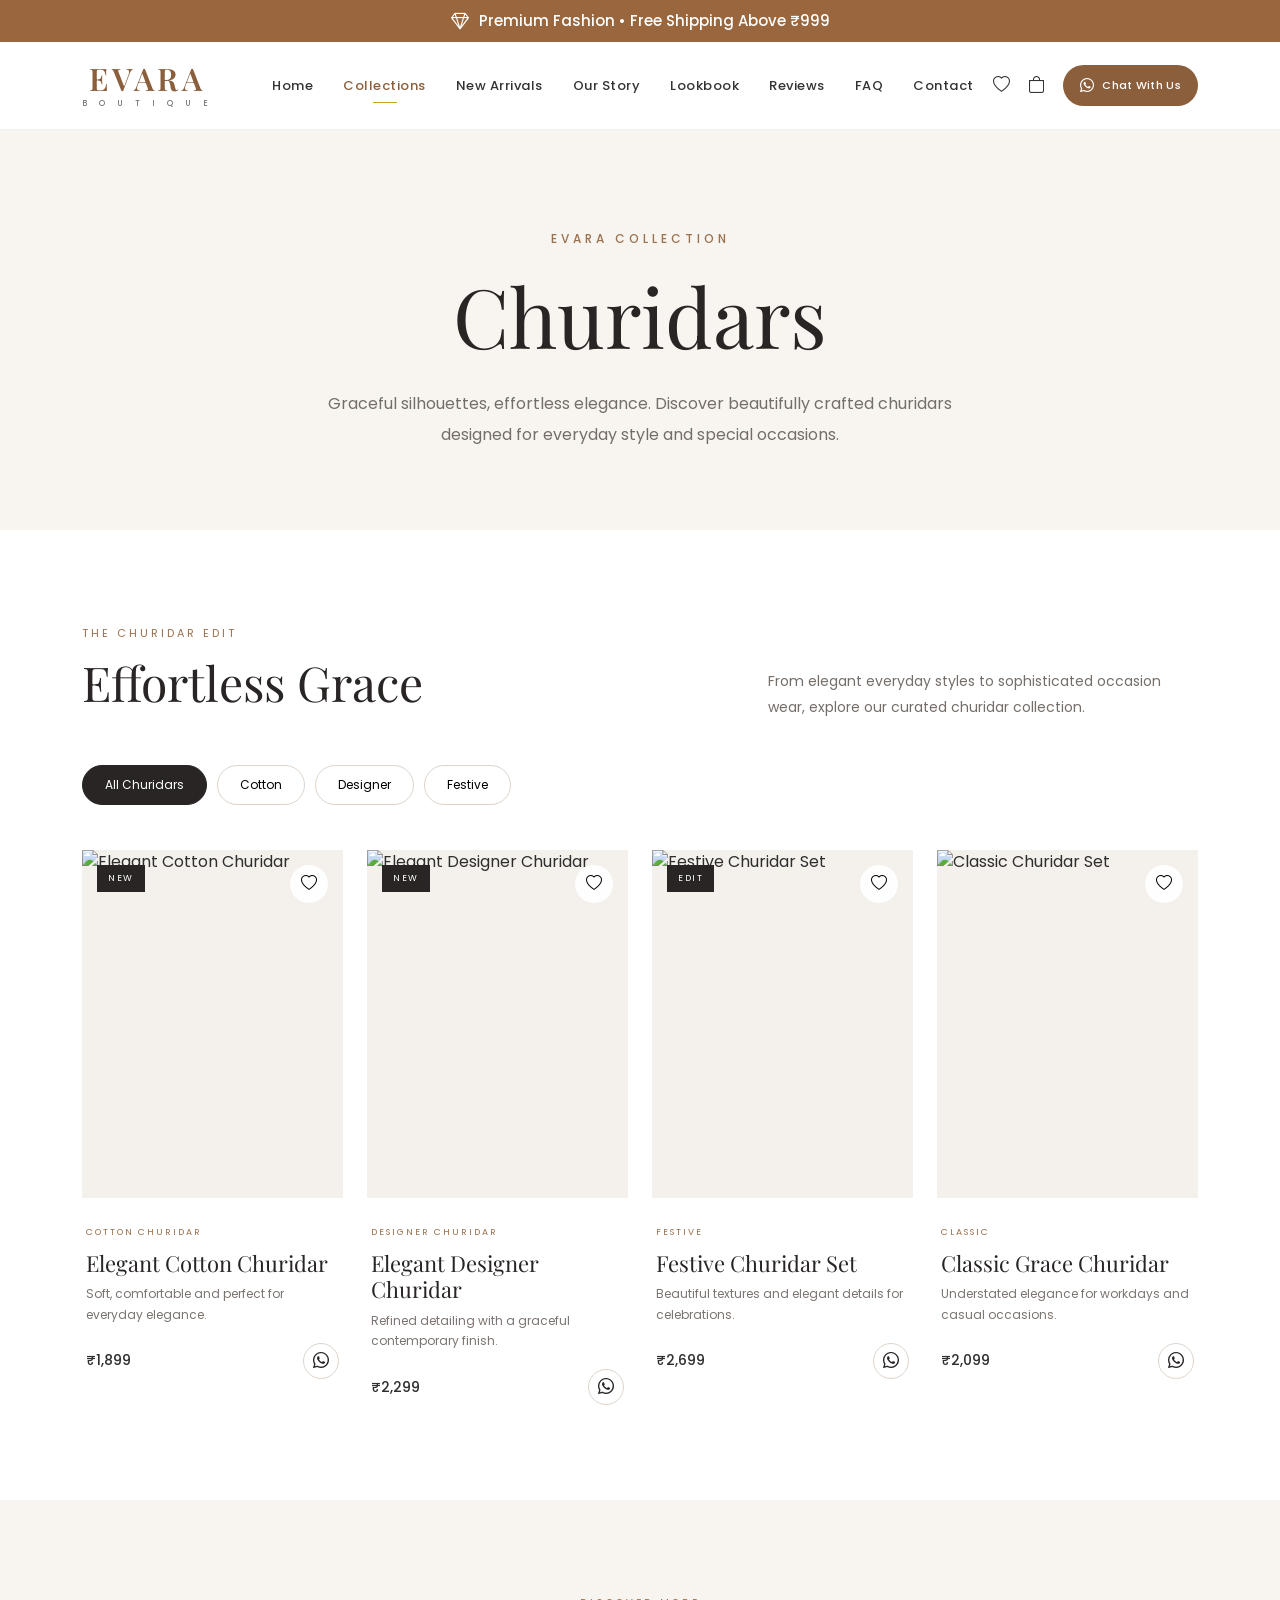
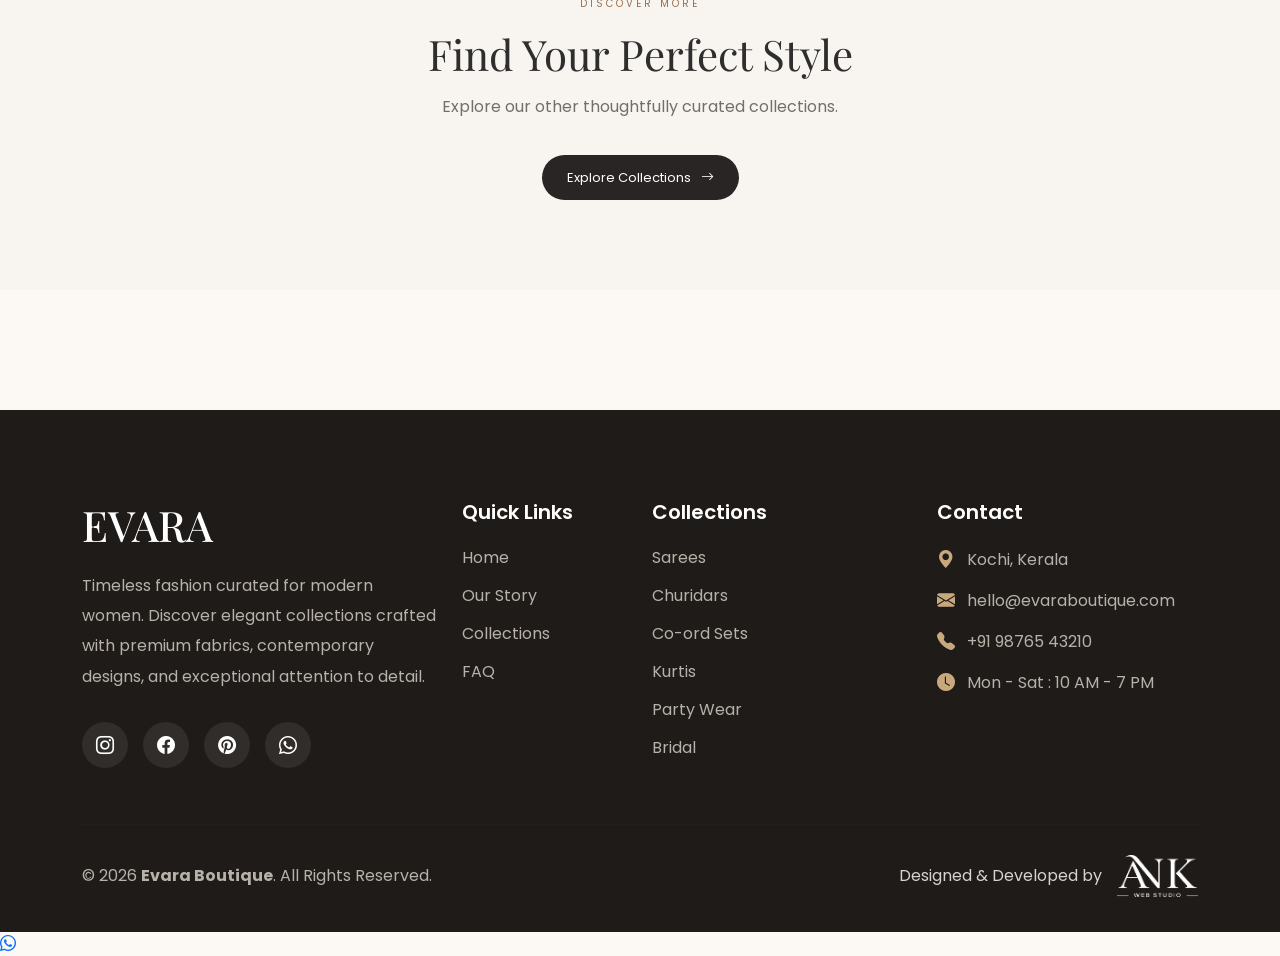
==== churidars.html @ 58cf279a "Create churidars.html" ====
<!DOCTYPE html>

<html lang="en">

<head>


<meta charset="UTF-8">

<meta name="viewport"
      content="width=device-width, initial-scale=1.0">

<title>Churidar Collection | Evara Boutique</title>

<meta name="description"
      content="Explore Evara Boutique's elegant churidar collection featuring graceful designs, premium fabrics and contemporary styles for every occasion.">

<!-- Bootstrap -->
<link
    href="https://cdn.jsdelivr.net/npm/bootstrap@5.3.7/dist/css/bootstrap.min.css"
    rel="stylesheet">

<!-- Bootstrap Icons -->
<link
    rel="stylesheet"
    href="https://cdn.jsdelivr.net/npm/bootstrap-icons@1.13.1/font/bootstrap-icons.min.css">

<!-- Google Fonts -->
<link
    href="https://fonts.googleapis.com/css2?family=Playfair+Display:wght@400;500;600;700&family=Poppins:wght@300;400;500;600&display=swap"
    rel="stylesheet">

<!-- Main CSS -->
<link
    rel="stylesheet"
    href="css/style.css">

<!-- Collection CSS -->
<link
    rel="stylesheet"
    href="css/collection.css">


</head>

<body>

<!-- =====================================================
     TOP BAR
===================================================== -->

<div class="top-bar">


<i class="bi bi-gem"></i>

<span>
    Premium Fashion • Free Shipping Above ₹999
</span>


</div>

<!-- =====================================================
     NAVBAR
===================================================== -->

<nav class="navbar navbar-expand-lg evara-navbar sticky-top">


<div class="container">

    <!-- BRAND -->

    <a class="navbar-brand evara-brand"
       href="index.html">

        <span class="brand-name">
            EVARA
        </span>

        <span class="brand-subtitle">
            B O U T I Q U E
        </span>

    </a>


    <!-- MOBILE BUTTON -->

    <button class="navbar-toggler"
            type="button"
            data-bs-toggle="collapse"
            data-bs-target="#menu"
            aria-controls="menu"
            aria-expanded="false"
            aria-label="Toggle navigation">

        <span class="navbar-toggler-icon"></span>

    </button>


    <!-- NAVIGATION -->

    <div class="collapse navbar-collapse"
         id="menu">

        <ul class="navbar-nav mx-auto align-items-lg-center">

            <li class="nav-item">

                <a class="nav-link"
                   href="index.html#hero">

                    Home

                </a>

            </li>


            <li class="nav-item">

                <a class="nav-link active"
                   href="index.html#category">

                    Collections

                </a>

            </li>


            <li class="nav-item">

                <a class="nav-link"
                   href="index.html#featured">

                    New Arrivals

                </a>

            </li>


            <li class="nav-item">

                <a class="nav-link"
                   href="index.html#about">

                    Our Story

                </a>

            </li>


            <li class="nav-item">

                <a class="nav-link"
                   href="index.html#lookbook">

                    Lookbook

                </a>

            </li>


            <li class="nav-item">

                <a class="nav-link"
                   href="index.html#testimonials">

                    Reviews

                </a>

            </li>


            <li class="nav-item">

                <a class="nav-link"
                   href="index.html#faq">

                    FAQ

                </a>

            </li>


            <li class="nav-item">

                <a class="nav-link"
                   href="index.html#contact">

                    Contact

                </a>

            </li>

        </ul>


        <!-- NAV ACTIONS -->

        <div class="evara-nav-actions">

            <a href="#"
               class="nav-icon"
               aria-label="Wishlist">

                <i class="bi bi-heart"></i>

            </a>


            <a href="#"
               class="nav-icon"
               aria-label="Shopping Bag">

                <i class="bi bi-bag"></i>

            </a>


            <a href="#"
               class="nav-whatsapp">

                <i class="bi bi-whatsapp"></i>

                <span>
                    Chat With Us
                </span>

            </a>

        </div>

    </div>

</div>


</nav>

<!-- =====================================================
     COLLECTION HERO
===================================================== -->

<section class="collection-hero">


<div class="container">

    <span class="collection-label">
        EVARA COLLECTION
    </span>

    <h1>
        Churidars
    </h1>

    <p>
        Graceful silhouettes, effortless elegance.
        Discover beautifully crafted churidars designed
        for everyday style and special occasions.
    </p>

</div>


</section>

<!-- =====================================================
     COLLECTION CONTENT
===================================================== -->

<section class="saree-collection">


<div class="container">


    <!-- HEADING -->

    <div class="collection-heading">

        <div>

            <span>
                THE CHURIDAR EDIT
            </span>

            <h2>
                Effortless Grace
            </h2>

        </div>


        <p>
            From elegant everyday styles to sophisticated
            occasion wear, explore our curated churidar collection.
        </p>

    </div>



    <!-- FILTER -->

    <div class="collection-filter">

        <button class="filter-btn active">
            All Churidars
        </button>

        <button class="filter-btn">
            Cotton
        </button>

        <button class="filter-btn">
            Designer
        </button>

        <button class="filter-btn">
            Festive
        </button>

    </div>



    <!-- =================================================
         PRODUCT GRID
    ================================================== -->

    <div class="saree-grid">


        <!-- PRODUCT 01 -->

        <div class="saree-product">

            <div class="saree-image">

                <img
                    src="images/churidar-1.png"
                    alt="Elegant Cotton Churidar"
                    loading="lazy">

                <span class="saree-badge">
                    NEW
                </span>


                <button class="saree-wishlist"
                        type="button"
                        aria-label="Add Elegant Cotton Churidar to wishlist">

                    <i class="bi bi-heart"></i>

                </button>


                <div class="saree-overlay">

                    <a
                        href="view-details.html?product=churidar"
                        class="saree-view">

                        View Details

                        <i class="bi bi-arrow-up-right"></i>

                    </a>

                </div>

            </div>


            <div class="saree-content">

                <span>
                    COTTON CHURIDAR
                </span>

                <h3>
                    Elegant Cotton Churidar
                </h3>

                <p>
                    Soft, comfortable and perfect for everyday elegance.
                </p>


                <div class="saree-bottom">

                    <strong>
                        ₹1,899
                    </strong>

                    <a href="#"
                       aria-label="Enquire on WhatsApp">

                        <i class="bi bi-whatsapp"></i>

                    </a>

                </div>

            </div>

        </div>



        <!-- PRODUCT 02 -->

        <div class="saree-product">

            <div class="saree-image">

                <img
                    src="images/churidar-2.png"
                    alt="Elegant Designer Churidar"
                    loading="lazy">

                <span class="saree-badge">
                    NEW
                </span>


                <button class="saree-wishlist"
                        type="button"
                        aria-label="Add Elegant Designer Churidar to wishlist">

                    <i class="bi bi-heart"></i>

                </button>


                <div class="saree-overlay">

                    <a
                        href="view-details.html?product=churidar-2"
                        class="saree-view">

                        View Details

                        <i class="bi bi-arrow-up-right"></i>

                    </a>

                </div>

            </div>


            <div class="saree-content">

                <span>
                    DESIGNER CHURIDAR
                </span>

                <h3>
                    Elegant Designer Churidar
                </h3>

                <p>
                    Refined detailing with a graceful contemporary finish.
                </p>


                <div class="saree-bottom">

                    <strong>
                        ₹2,299
                    </strong>

                    <a href="#"
                       aria-label="Enquire on WhatsApp">

                        <i class="bi bi-whatsapp"></i>

                    </a>

                </div>

            </div>

        </div>



        <!-- PRODUCT 03 -->

        <div class="saree-product">

            <div class="saree-image">

                <img
                    src="images/churidar-3.png"
                    alt="Festive Churidar Set"
                    loading="lazy">

                <span class="saree-badge">
                    EDIT
                </span>


                <button class="saree-wishlist"
                        type="button"
                        aria-label="Add Festive Churidar Set to wishlist">

                    <i class="bi bi-heart"></i>

                </button>


                <div class="saree-overlay">

                    <a
                        href="view-details.html?product=churidar-3"
                        class="saree-view">

                        View Details

                        <i class="bi bi-arrow-up-right"></i>

                    </a>

                </div>

            </div>


            <div class="saree-content">

                <span>
                    FESTIVE
                </span>

                <h3>
                    Festive Churidar Set
                </h3>

                <p>
                    Beautiful textures and elegant details for celebrations.
                </p>


                <div class="saree-bottom">

                    <strong>
                        ₹2,699
                    </strong>

                    <a href="#"
                       aria-label="Enquire on WhatsApp">

                        <i class="bi bi-whatsapp"></i>

                    </a>

                </div>

            </div>

        </div>



        <!-- PRODUCT 04 -->

        <div class="saree-product">

            <div class="saree-image">

                <img
                    src="images/churidar-4.png"
                    alt="Classic Churidar Set"
                    loading="lazy">


                <button class="saree-wishlist"
                        type="button"
                        aria-label="Add Classic Churidar Set to wishlist">

                    <i class="bi bi-heart"></i>

                </button>


                <div class="saree-overlay">

                    <a
                        href="view-details.html?product=churidar-4"
                        class="saree-view">

                        View Details

                        <i class="bi bi-arrow-up-right"></i>

                    </a>

                </div>

            </div>


            <div class="saree-content">

                <span>
                    CLASSIC
                </span>

                <h3>
                    Classic Grace Churidar
                </h3>

                <p>
                    Understated elegance for workdays and casual occasions.
                </p>


                <div class="saree-bottom">

                    <strong>
                        ₹2,099
                    </strong>

                    <a href="#"
                       aria-label="Enquire on WhatsApp">

                        <i class="bi bi-whatsapp"></i>

                    </a>

                </div>

            </div>

        </div>

    </div>

</div>


</section>

<!-- =====================================================
     COLLECTION CTA
===================================================== -->

<section class="collection-cta">


<div class="container">

    <span>
        DISCOVER MORE
    </span>

    <h2>
        Find Your Perfect Style
    </h2>

    <p>
        Explore our other thoughtfully curated collections.
    </p>

    <a href="index.html#category"
       class="collection-cta-button">

        Explore Collections

        <i class="bi bi-arrow-right"></i>

    </a>

</div>


</section>

<!-- =====================================================
     FOOTER
===================================================== -->

<footer class="footer">


<div class="container">

    <div class="row gy-5">


        <!-- BRAND -->

        <div class="col-lg-4">

            <h2 class="footer-logo">
                EVARA
            </h2>

            <p class="footer-text">

                Timeless fashion curated for modern women.
                Discover elegant collections crafted with
                premium fabrics, contemporary designs,
                and exceptional attention to detail.

            </p>


            <div class="social-links">

                <a href="#">
                    <i class="bi bi-instagram"></i>
                </a>

                <a href="#">
                    <i class="bi bi-facebook"></i>
                </a>

                <a href="#">
                    <i class="bi bi-pinterest"></i>
                </a>

                <a href="#">
                    <i class="bi bi-whatsapp"></i>
                </a>

            </div>

        </div>



        <!-- QUICK LINKS -->

        <div class="col-lg-2">

            <h5>
                Quick Links
            </h5>

            <ul class="footer-links">

                <li>
                    <a href="index.html#hero">
                        Home
                    </a>
                </li>

                <li>
                    <a href="index.html#about">
                        Our Story
                    </a>
                </li>

                <li>
                    <a href="index.html#category">
                        Collections
                    </a>
                </li>

                <li>
                    <a href="index.html#faq">
                        FAQ
                    </a>
                </li>

            </ul>

        </div>



        <!-- COLLECTIONS -->

        <div class="col-lg-3">

            <h5>
                Collections
            </h5>

            <ul class="footer-links">

                <li>
                    <a href="sarees.html">
                        Sarees
                    </a>
                </li>

                <li>
                    <a href="churidars.html">
                        Churidars
                    </a>
                </li>

                <li>
                    <a href="coord-sets.html">
                        Co-ord Sets
                    </a>
                </li>

                <li>
                    <a href="kurtis.html">
                        Kurtis
                    </a>
                </li>

                <li>
                    <a href="party-wear.html">
                        Party Wear
                    </a>
                </li>

                <li>
                    <a href="bridal.html">
                        Bridal
                    </a>
                </li>

            </ul>

        </div>



        <!-- CONTACT -->

        <div class="col-lg-3">

            <h5>
                Contact
            </h5>

            <ul class="footer-contact">

                <li>

                    <i class="bi bi-geo-alt-fill"></i>

                    Kochi, Kerala

                </li>


                <li>

                    <i class="bi bi-envelope-fill"></i>

                    hello@evaraboutique.com

                </li>


                <li>

                    <i class="bi bi-telephone-fill"></i>

                    +91 98765 43210

                </li>


                <li>

                    <i class="bi bi-clock-fill"></i>

                    Mon - Sat : 10 AM - 7 PM

                </li>

            </ul>

        </div>

    </div>


    <hr class="footer-divider">


    <div class="footer-bottom">

        <p>
            © 2026
            <strong>Evara Boutique</strong>.
            All Rights Reserved.
        </p>


        <div class="developer">

            <span>
                Designed & Developed by
            </span>

            <img
                src="images/ANK LOGO.png"
                alt="ANK Web Studio"
                class="ank-logo">

        </div>

    </div>

</div>


</footer>

<!-- FLOATING WHATSAPP -->

<a href="#"
class="whatsapp"
aria-label="Chat with Evara Boutique on WhatsApp">


<i class="bi bi-whatsapp"></i>


</a>

<!-- Bootstrap JS -->

<script
    src="https://cdn.jsdelivr.net/npm/bootstrap@5.3.7/dist/js/bootstrap.bundle.min.js">
</script>

</body>

</html>
---- css/style.css ----
/*====================================
    GOOGLE FONT & RESET
=====================================*/

@import url('https://fonts.googleapis.com/css2?family=Playfair+Display:wght@400;600;700&family=Poppins:wght@300;400;500;600&display=swap');

*{
    margin:0;
    padding:0;
    box-sizing:border-box;
}

html{
    scroll-behavior:smooth;
}

body{

    font-family:'Poppins',sans-serif;

    background:#FCF9F5;

    color:#2E2E2E;

    overflow-x:hidden;

}


/*====================================
        COLORS
=====================================*/

:root{

    --primary:#8B5E3C;

    --secondary:#F8F3EE;

    --gold:#C9A227;

    --dark:#2D2D2D;

    --light:#ffffff;

    --border:#ECE5DD;

}


/*====================================
        TOP BAR
=====================================*/

.top-bar{

    background:#99663d;

    color:#fff;

    height:42px;

    display:flex;

    justify-content:center;

    align-items:center;

    gap:10px;

    font-size:15px;

    font-weight:500;

}

.top-bar i{

    font-size:18px;

    color:#fff;

    animation:floatIcon 2s ease-in-out infinite;

}

@keyframes floatIcon{

    0%,100%{

        transform:translateY(0);

    }

    50%{

        transform:translateY(-3px);

    }

}


/*====================================*
        PREMIUM EVARA NAVBAR
*=====================================*/

.evara-navbar {

    background: rgba(255, 255, 255, 0.94) !important;

    backdrop-filter: blur(14px);
    -webkit-backdrop-filter: blur(14px);

    padding: 16px 0;

    border-bottom: 1px solid rgba(0, 0, 0, 0.06);

    transition: all 0.35s ease;

}


/*====================================*
            EVARA BRAND
*=====================================*/

.evara-brand {

    display: flex;

    flex-direction: column;

    align-items: center;

    text-decoration: none;

    line-height: 1;

    margin-right: 40px;

}


.brand-name {

    font-family: 'Playfair Display', serif;

    font-size: 31px;

    font-weight: 600;

    letter-spacing: 4px;

    color: var(--primary);

}


.brand-subtitle {

    font-family: 'Poppins', sans-serif;

    font-size: 8px;

    font-weight: 500;

    letter-spacing: 5px;

    color: #777;

    margin-top: 6px;

}


/*====================================*
            NAVIGATION
*=====================================*/

.evara-navbar .nav-link {

    position: relative;

    color: #333;

    font-family: 'Poppins', sans-serif;

    font-size: 13px;

    font-weight: 500;

    letter-spacing: 0.5px;

    margin: 0 13px;

    padding: 8px 2px !important;

    transition: color 0.3s ease;

}


/* Elegant underline */

.evara-navbar .nav-link::after {

    content: "";

    position: absolute;

    width: 0;

    height: 1px;

    left: 50%;

    bottom: 0;

    background: var(--gold);

    transform: translateX(-50%);

    transition: width 0.35s ease;

}


.evara-navbar .nav-link:hover,

.evara-navbar .nav-link.active {

    color: var(--primary);

}


.evara-navbar .nav-link:hover::after,

.evara-navbar .nav-link.active::after {

    width: 24px;

}


/*====================================*
            NAV ACTIONS
*=====================================*/

.evara-nav-actions {

    display: flex;

    align-items: center;

    gap: 18px;

}


.nav-icon {

    display: flex;

    align-items: center;

    justify-content: center;

    color: #333;

    font-size: 17px;

    text-decoration: none;

    transition: all 0.3s ease;

}


.nav-icon:hover {

    color: var(--primary);

    transform: translateY(-2px);

}


/*====================================*
          WHATSAPP BUTTON
*=====================================*/

.nav-whatsapp {

    display: inline-flex;

    align-items: center;

    gap: 8px;

    text-decoration: none;

    background: var(--primary);

    color: #fff;

    padding: 10px 17px;

    border-radius: 30px;

    font-family: 'Poppins', sans-serif;

    font-size: 11px;

    font-weight: 500;

    letter-spacing: 0.3px;

    transition: all 0.3s ease;

}


.nav-whatsapp i {

    font-size: 14px;

}


.nav-whatsapp:hover {

    color: #fff;

    transform: translateY(-2px);

    box-shadow: 0 8px 20px rgba(0, 0, 0, 0.12);

}


/*====================================*
          MOBILE NAVBAR
*=====================================*/

@media (max-width: 991px) {

    .evara-navbar {

        padding: 13px 0;

    }


    .evara-brand {

        margin-right: 0;

        align-items: flex-start;

    }


    .brand-name {

        font-size: 26px;

    }


    .brand-subtitle {

        font-size: 7px;

        letter-spacing: 4px;

    }


    .evara-navbar .navbar-collapse {

        background: rgba(255, 255, 255, 0.98);

        margin-top: 15px;

        padding: 15px 5px 20px;

        border-top: 1px solid rgba(0, 0, 0, 0.06);

    }


    .evara-navbar .navbar-nav {

        align-items: flex-start !important;

    }


    .evara-navbar .nav-link {

        margin: 5px 0;

        padding: 10px 5px !important;

    }


    .evara-navbar .nav-link::after {

        left: 5px;

        transform: none;

    }


    .evara-nav-actions {

        margin-top: 15px;

        padding-top: 15px;

        border-top: 1px solid rgba(0, 0, 0, 0.06);

        justify-content: flex-start;

    }

}



/*====================================
        MAIN LAYOUT
=====================================*/

.section{

    min-height:100vh;

    display:flex;

    justify-content:center;

    flex-direction:column;

    padding:90px 40px;

}


/*====================================
        HERO
=====================================*/

.hero-tag{

    display:inline-block;

    background:#EFE7DF;

    color:var(--primary);

    padding:10px 20px;

    border-radius:50px;

    font-size:13px;

    font-weight:600;

    letter-spacing:1px;

    margin-bottom:25px;

}

.hero-section h1{

    font-family:'Playfair Display',serif;

    font-size:72px;

    line-height:1.05;

    color:var(--dark);

}

.hero-section p{

    font-size:18px;

    color:#666;

    max-width:600px;

    line-height:1.8;

}

.hero-section .btn{

    padding:15px 32px;

    border-radius:50px;

    font-weight:500;

    transition:.3s;

}

.btn-dark{

    background:var(--primary);

    border:none;

}

.btn-dark:hover{

    background:var(--gold);

}

.btn-outline-dark:hover{

    background:var(--primary);

    border-color:var(--primary);

}

.hero-highlights{

    display:flex;

    gap:50px;

    flex-wrap:wrap;

}

.highlight-item h4{

    font-family:'Playfair Display',serif;

    font-size:32px;

    color:#8B5E3C;

    margin-bottom:5px;

}

.highlight-item span{

    color:#777;

    font-size:15px;

}

@media(max-width:768px){

.hero-highlights{

justify-content:center;

gap:30px;

text-align:center;

}

}

/* ==========================
   MOBILE SHOWROOM
========================== */
.mobile-description{

    color:#666;

    font-size:16px;

    line-height:1.8;

    margin-bottom:30px;

}

.mobile-category{

    display:flex;

    align-items:center;

    justify-content:center;

    gap:8px;

}

.mobile-category span{

    font-size:15px;

    font-weight:600;

}

.preview-note{

    display:flex;

    align-items:center;

    justify-content:center;

    gap:10px;

    background:#fff;

    padding:15px 20px;

    border-radius:50px;

    box-shadow:0 10px 30px rgba(0,0,0,.06);

    color:#8B5E3C;

    font-weight:500;

}

.preview-note i{

    font-size:18px;

}

.mobile-showroom{

    display:none;

}

@media (max-width:991px){

.mobile-showroom{

display:block;

padding:70px 20px;

text-align:center;

background:#FCF9F5;

border-radius:30px;

margin:50px 0;

}

.mobile-mannequin{

    width:100%;

    max-width:380px;

    margin:auto;

    padding:18px;

    border-radius:28px;

    background:#fff;

    box-shadow:0 18px 45px rgba(0,0,0,.08);

}

.mobile-mannequin img{

    width:100%;

    border-radius:20px;

}

.mobile-category-list{

display:grid;

grid-template-columns:repeat(2,1fr);

gap:15px;

margin-top:30px;

overflow-x:auto;

padding-bottom:10px;

scrollbar-width:none;

}

.mobile-category-list::-webkit-scrollbar{

display:none;

}

.mobile-category{
    width: 100%;

border:none;

background:#fff;

padding:15px;

border-radius:18px;

font-size:16px;

white-space:nowrap;

font-weight:600;

transition:.35s;

box-shadow:0 8px 20px rgba(0,0,0,.05);

}

.mobile-category.active{

background:#2d2d2d;

color:#fff;

transform:translateY(-3px);

}

.mobile-category:hover{

transform:translateY(-3px);

}

}

/*====================================
    STICKY MANNEQUIN
=====================================*/

.sticky-mannequin{

    position:sticky;

    top:100px;

    height:calc(100vh - 100px);

    display:flex;

    justify-content:center;

    align-items:center;

}


/*====================================
    MANNEQUIN WRAPPER
=====================================*/

.mannequin-wrapper{

    position:relative;

    width:520px;

    height:720px;

    display:flex;

    justify-content:center;

    align-items:center;

}


/*====================================
    BACKGROUND CIRCLE
=====================================*/

.circle-bg{

    position:absolute;

    width:500px;

    height:500px;

    border-radius:50%;

    background:radial-gradient(circle,#F7E7D7 0%,transparent 70%);

    filter:blur(15px);

    z-index:0;

}


/*====================================
    MANNEQUIN
=====================================*/

.mannequin{

    position:relative;

    width:340px;

    border-radius:30px;

    object-fit:cover;

    transition:
        opacity .6s ease,
        transform .6s ease,
        filter .6s ease;

    box-shadow:
        0 20px 50px rgba(0,0,0,.12);

}

/*====================================
    DRESS
=====================================*/

.dress{

    position:absolute;

    width:215px;

    top:125px;

    left:50%;

    transform:translateX(-50%);

    z-index:3;

    transition:

        opacity .45s ease,

        transform .45s ease;

}

.dress.hide{

    opacity:0;

    transform:translateX(-50%) scale(.95);

}

/*====================================
        SECTION TITLE
=====================================*/

.section-title{

    display:inline-block;

    color:var(--gold);

    font-size:14px;

    font-weight:600;

    letter-spacing:3px;

    margin-bottom:15px;

    text-transform:uppercase;

}

.section h2{

    font-family:'Playfair Display',serif;

    font-size:56px;

    line-height:1.2;

    color:var(--dark);

    margin-bottom:25px;

}

.section p{

    color:#666;

    line-height:1.9;

    font-size:17px;

}


/*====================================*
        OUR STORY SECTION
*=====================================*/

.our-story-section {
    padding-top: 90px;
    padding-bottom: 100px;
}


/* Section heading */

.our-story-section h2 {

    font-family: 'Playfair Display', serif;

    font-size: clamp(42px, 4vw, 58px);

    line-height: 1.12;

    font-weight: 400;

    color: #2d2d2d;

    margin: 18px 0 28px;

}


/* Intro paragraph */

.story-intro {

    font-size: 17px;

    line-height: 1.8;

    color: #555;

    max-width: 650px;

    margin-bottom: 18px;

}


/* Secondary paragraph */

.story-text {

    font-size: 14px;

    line-height: 1.9;

    color: #777;

    max-width: 650px;

    margin-bottom: 42px;

}


/*====================================*
        STORY VALUES
*=====================================*/

.story-values {

    display: flex;

    flex-direction: column;

    gap: 0;

    max-width: 680px;

    border-top: 1px solid rgba(0,0,0,.10);

}


.story-value {

    display: flex;

    align-items: flex-start;

    gap: 22px;

    padding: 20px 0;

    border-bottom: 1px solid rgba(0,0,0,.10);

}


.story-number {

    font-family: 'Playfair Display', serif;

    font-size: 16px;

    color: var(--gold);

    min-width: 28px;

    padding-top: 2px;

}


.story-value h5 {

    font-family: 'Playfair Display', serif;

    font-size: 18px;

    font-weight: 600;

    color: #333;

    margin: 0 0 6px;

}


.story-value p {

    font-size: 13px;

    color: #777;

    line-height: 1.6;

    margin: 0;

}


/*====================================*
        STORY SIGNATURE
*=====================================*/

.story-signature {

    margin-top: 42px;

    display: flex;

    align-items: center;

    gap: 18px;

}


.story-signature span {

    font-family: 'Playfair Display', serif;

    font-size: 22px;

    letter-spacing: 4px;

    color: var(--primary);

}


.story-signature small {

    font-size: 10px;

    letter-spacing: 1.5px;

    text-transform: uppercase;

    color: #999;

}


/*====================================*
            MOBILE
*=====================================*/

@media (max-width: 991px) {

    .our-story-section {

        padding-top: 65px;

        padding-bottom: 70px;

    }


    .our-story-section h2 {

        font-size: 42px;

    }


    .story-intro {

        font-size: 16px;

    }


    .story-text {

        font-size: 14px;

    }

}


@media (max-width: 576px) {

    .our-story-section h2 {

        font-size: 36px;

    }


    .story-value {

        gap: 15px;

    }


    .story-signature {

        flex-direction: column;

        align-items: flex-start;

        gap: 5px;

    }

}

/*====================================*
        SIGNATURE COLLECTIONS
*=====================================*/

.collections-section {
    padding-top: 90px;
    padding-bottom: 100px;
}


/* Section heading */

.collections-section h2 {

    font-family: 'Playfair Display', serif;

    font-size: clamp(42px, 4vw, 58px);

    font-weight: 400;

    line-height: 1.15;

    color: #2d2d2d;

    margin: 16px 0 18px;

}


.collections-intro {

    max-width: 600px;

    font-size: 14px;

    line-height: 1.8;

    color: #777;

    margin-bottom: 45px;

}


/*====================================*
            COLLECTION GRID
*=====================================*/

.collection-grid {

    display: grid;

    grid-template-columns: repeat(2, 1fr);

    gap: 38px 24px;

}


/*====================================*
            COLLECTION CARD
*=====================================*/

.collection-card {

    cursor: pointer;

    transition: transform 0.4s ease;

}


.collection-card:hover {

    transform: translateY(-6px);

}


/*====================================*
            IMAGE AREA
*=====================================*/

.collection-image {

    position: relative;

    height: 390px;

    overflow: hidden;

    background: #f4f0eb;

}


.collection-image img {

    width: 100%;

    height: 100%;

    object-fit: contain;

    display: block;

    transition: transform 0.7s ease;

}


.collection-card:hover .collection-image img {

    transform: scale(1.05);

}


/*====================================*
            IMAGE OVERLAY
*=====================================*/

.collection-overlay {

    position: absolute;

    inset: 0;

    background: linear-gradient(
        to bottom,
        rgba(0,0,0,0.02),
        rgba(0,0,0,0.12)
    );

    opacity: 0;

    transition: opacity 0.4s ease;

}


.collection-card:hover .collection-overlay {

    opacity: 1;

}


/*====================================*
            NUMBER
*=====================================*/

.collection-number {

    position: absolute;

    top: 18px;

    left: 18px;

    font-family: 'Playfair Display', serif;

    font-size: 13px;

    color: #555;

    letter-spacing: 1px;

}


/*====================================*
            ARROW
*=====================================*/

.collection-arrow {

    position: absolute;

    right: 18px;

    top: 18px;

    width: 40px;

    height: 40px;

    display: flex;

    align-items: center;

    justify-content: center;

    border-radius: 50%;

    background: rgba(255,255,255,0.9);

    color: #333;

    font-size: 16px;

    opacity: 0;

    transform: translateY(8px);

    transition: all 0.35s ease;

}


.collection-card:hover .collection-arrow {

    opacity: 1;

    transform: translateY(0);

}


/*====================================*
        COLLECTION CONTENT
*=====================================*/

.collection-content {

    padding: 17px 2px 0;

    display: flex;

    align-items: baseline;

    justify-content: space-between;

    gap: 10px;

}


.collection-content h4 {

    font-family: 'Playfair Display', serif;

    font-size: 22px;

    font-weight: 500;

    color: #333;

    margin: 0;

}


.collection-content span {

    font-size: 10px;

    text-transform: uppercase;

    letter-spacing: 1.5px;

    color: #999;

}


/*====================================*
            TABLET
*=====================================*/

@media (max-width: 768px) {

    .collection-grid {

        grid-template-columns: repeat(2, 1fr);

        gap: 28px 15px;

    }


    .collection-image {

        height: 320px;

    }


    .collection-content {

        display: block;

    }


    .collection-content span {

        display: block;

        margin-top: 5px;

    }

}


/*====================================*
            MOBILE
*=====================================*/

@media (max-width: 576px) {

    .collections-section {

        padding-top: 65px;

        padding-bottom: 70px;

    }


    .collections-section h2 {

        font-size: 38px;

    }


    .collection-grid {

        grid-template-columns: 1fr;

        gap: 35px;

    }


    .collection-image {

        height: 420px;

    }


    .collection-content h4 {

        font-size: 23px;

    }

}

/*====================================
        CATEGORY SECTION
=====================================*/

#category{

    background:#FCF9F5;

}

.category-list{

    width:100%;

    margin-top:30px;

}


/*====================================
        CATEGORY CARD
=====================================*/

.category-card{

    display:flex;

    justify-content:space-between;

    align-items:center;

    background:#fff;

    padding:25px 30px;

    margin-bottom:18px;

    border-radius:18px;

    border:1px solid var(--border);

    cursor:pointer;

    transition:.35s;

    overflow:hidden;

    position:relative;

}

.category-card::before{

    content:"";

    position:absolute;

    left:0;

    top:0;

    width:5px;

    height:100%;

    background:var(--gold);

    transform:scaleY(0);

    transition:.35s;

}

.category-card:hover::before{

    transform:scaleY(1);

}

.category-card:hover{

    transform:translateX(12px);

    border-color:transparent;

    box-shadow:0 18px 40px rgba(0,0,0,.08);

}

.category-card h4{

    margin-bottom:5px;

    font-family:'Playfair Display',serif;

    font-size:28px;

    color:var(--dark);

}

.category-card small{

    color:#888;

    font-size:14px;

}

.category-card i{

    font-size:26px;

    color:var(--gold);

    transition:.35s;

}

.category-card:hover i{

    transform:translateX(8px);

}


/*====================================
        CATEGORY ACTIVE
=====================================*/

.category-card.active{

    background:var(--primary);

    color:#fff;

    border:none;

}

.category-card.active h4,

.category-card.active small,

.category-card.active i{

    color:#fff;

}


/*====================================
        CTA
=====================================*/

.cta-box{

    background:linear-gradient(135deg,#F8F3EE,#FFF);

    padding:80px 50px;

    border-radius:35px;

    text-align:center;

    box-shadow:0 15px 40px rgba(0,0,0,.06);

}

.cta-box h2{

    font-family:'Playfair Display',serif;

    font-size:52px;

    margin-bottom:20px;

}

.cta-box p{

    max-width:650px;

    margin:auto;

    color:#666;

    line-height:1.8;

}

.cta-box .btn{

    margin-top:35px;

    padding:16px 45px;

    border-radius:50px;

}


/*====================================
        BUTTON HOVER
=====================================*/

.btn{

    transition:.35s;

}

.btn:hover{

    transform:translateY(-3px);

    box-shadow:0 15px 30px rgba(0,0,0,.15);

}

@keyframes float{

0%{
transform:translateY(0);
}

50%{
transform:translateY(-10px);
}

100%{
transform:translateY(0);
}

}

.mobile-mannequin{

animation:float 5s ease-in-out infinite;

}

/* ==========================
        FOOTER
========================== */

.footer{

background:#1f1b18;

color:#d8d3cd;

padding:90px 0 35px;

margin-top:120px;

}

.footer-logo{

font-family:'Playfair Display',serif;

font-size:42px;

color:#fff;

margin-bottom:20px;

}

.footer-text{

line-height:1.9;

color:#b7b1aa;

margin-bottom:30px;

}

.footer h5{

color:#fff;

margin-bottom:22px;

font-weight:600;

}

.footer-links,

.footer-contact{

list-style:none;

padding:0;

margin:0;

}

.footer-links li,

.footer-contact li{

margin-bottom:14px;

}

.footer-links a{

text-decoration:none;

color:#b7b1aa;

transition:.3s;

}

.footer-links a:hover{

color:#fff;

padding-left:8px;

}

.footer-contact li{

display:flex;

align-items:center;

gap:12px;

color:#b7b1aa;

}

.footer-contact i{

color:#c8a97e;

font-size:18px;

}

.social-links{

display:flex;

gap:15px;

}

.social-links a{

width:46px;

height:46px;

display:flex;

align-items:center;

justify-content:center;

border-radius:50%;

background:rgba(255,255,255,.08);

color:#fff;

font-size:18px;

transition:.35s;

}

.social-links a:hover{

background:#c8a97e;

transform:translateY(-5px);

}

.footer-divider{

border-color:rgba(255,255,255,.08);

margin:50px 0 30px;

}

.footer-bottom{

display:flex;

justify-content:space-between;

align-items:center;

flex-wrap:wrap;

gap:20px;

}

.footer-bottom p{

margin:0;

color:#b7b1aa;

}

.developer{

display:flex;

align-items:center;

gap:15px;

}

.ank-logo{

height:42px;

width:auto;

transition:.3s;

}

.ank-logo:hover{

transform:scale(1.08);

}

@media(max-width:768px){

.footer{

text-align:center;

}

.social-links{

justify-content:center;

}

.footer-contact li{

justify-content:center;

}

.footer-bottom{

justify-content:center;

flex-direction:column;

}

}
/*====================================*
        SIGNATURE COLLECTIONS
*=====================================*/

.collections-section {
    padding-top: 90px;
    padding-bottom: 100px;
}


/* Heading */

.collections-section h2 {

    font-family: 'Playfair Display', serif;

    font-size: clamp(42px, 4vw, 58px);

    font-weight: 400;

    line-height: 1.15;

    color: #2d2d2d;

    margin: 15px 0 18px;

}


/* Description */

.collections-intro {

    max-width: 570px;

    font-size: 14px;

    line-height: 1.8;

    color: #777;

    margin-bottom: 42px;

}





/*====================================*
        SIGNATURE COLLECTIONS
*=====================================*/

.collections-section {
    padding-top: 90px;
    padding-bottom: 100px;
}


/* Section heading */

.collections-section h2 {

    font-family: 'Playfair Display', serif;

    font-size: clamp(42px, 4vw, 58px);

    font-weight: 400;

    line-height: 1.15;

    color: #2d2d2d;

    margin: 16px 0 18px;

}


.collections-intro {

    max-width: 600px;

    font-size: 14px;

    line-height: 1.8;

    color: #777;

    margin-bottom: 45px;

}


/*====================================*
            COLLECTION GRID
*=====================================*/

.collection-grid {

    display: grid;

    grid-template-columns: repeat(2, 1fr);

    gap: 38px 24px;

}


/*====================================*
            COLLECTION CARD
*=====================================*/

.collection-card {

    cursor: pointer;

    transition: transform 0.4s ease;

}


.collection-card:hover {

    transform: translateY(-6px);

}


/*====================================*
            IMAGE AREA
*=====================================*/

.collection-image {

    position: relative;

    height: 390px;

    overflow: hidden;

    background: #f4f0eb;

}


.collection-image img {

    width: 100%;

    height: 100%;

    object-fit: contain;

    display: block;

    transition: transform 0.7s ease;

}


.collection-card:hover .collection-image img {

    transform: scale(1.05);

}


/*====================================*
            IMAGE OVERLAY
*=====================================*/

.collection-overlay {

    position: absolute;

    inset: 0;

    background: linear-gradient(
        to bottom,
        rgba(0,0,0,0.02),
        rgba(0,0,0,0.12)
    );

    opacity: 0;

    transition: opacity 0.4s ease;

}


.collection-card:hover .collection-overlay {

    opacity: 1;

}


/*====================================*
            NUMBER
*=====================================*/

.collection-number {

    position: absolute;

    top: 18px;

    left: 18px;

    font-family: 'Playfair Display', serif;

    font-size: 13px;

    color: #555;

    letter-spacing: 1px;

}


/*====================================*
            ARROW
*=====================================*/

.collection-arrow {

    position: absolute;

    right: 18px;

    top: 18px;

    width: 40px;

    height: 40px;

    display: flex;

    align-items: center;

    justify-content: center;

    border-radius: 50%;

    background: rgba(255,255,255,0.9);

    color: #333;

    font-size: 16px;

    opacity: 0;

    transform: translateY(8px);

    transition: all 0.35s ease;

}


.collection-card:hover .collection-arrow {

    opacity: 1;

    transform: translateY(0);

}


/*====================================*
        COLLECTION CONTENT
*=====================================*/

.collection-content {

    padding: 17px 2px 0;

    display: flex;

    align-items: baseline;

    justify-content: space-between;

    gap: 10px;

}


.collection-content h4 {

    font-family: 'Playfair Display', serif;

    font-size: 22px;

    font-weight: 500;

    color: #333;

    margin: 0;

}


.collection-content span {

    font-size: 10px;

    text-transform: uppercase;

    letter-spacing: 1.5px;

    color: #999;

}


/*====================================*
            TABLET
*=====================================*/

@media (max-width: 768px) {

    .collection-grid {

        grid-template-columns: repeat(2, 1fr);

        gap: 28px 15px;

    }


    .collection-image {

        height: 320px;

    }


    .collection-content {

        display: block;

    }


    .collection-content span {

        display: block;

        margin-top: 5px;

    }

}


/*====================================*
            MOBILE
*=====================================*/

@media (max-width: 576px) {

    .collections-section {

        padding-top: 65px;

        padding-bottom: 70px;

    }


    .collections-section h2 {

        font-size: 38px;

    }


    .collection-grid {

        grid-template-columns: 1fr;

        gap: 35px;

    }


    .collection-image {

        height: 420px;

    }


    .collection-content h4 {

        font-size: 23px;

    }

}


/*====================================*
        RIGHT SIDE MANNEQUIN
*=====================================*/

.collection-showcase {

    position: sticky;

    top: 120px;

    min-height: 760px;

    background: #f4f0eb;

    padding: 35px 30px 30px;

    display: flex;

    flex-direction: column;

    overflow: hidden;

}


/* SHOWCASE LABEL */

.showcase-label {

    font-family: 'Poppins', sans-serif;

    font-size: 10px;

    font-weight: 500;

    letter-spacing: 4px;

    color: #92745e;

}


/* MANNEQUIN AREA */

.showcase-mannequin {

    flex: 1;

    min-height: 570px;

    width: 100%;

    display: flex;

    align-items: center;

    justify-content: center;

}


/* MANNEQUIN IMAGE */

.showcase-mannequin img {

    width: 100%;

    height: 570px;

    object-fit: contain;

    display: block;

    transition: opacity 0.35s ease,
                transform 0.5s ease;

}


/* CAPTION */

.showcase-caption {

    width: 100%;

    padding-top: 20px;

    border-top: 1px solid rgba(80, 60, 45, 0.15);

}


.showcase-caption > span {

    font-family: 'Poppins', sans-serif;

    font-size: 9px;

    letter-spacing: 2px;

    text-transform: uppercase;

    color: #92745e;

}


.showcase-caption h4 {

    font-family: 'Playfair Display', serif;

    font-size: 28px;

    font-weight: 500;

    color: #333;

    margin: 7px 0 3px;

}


.showcase-caption p {

    font-family: 'Poppins', sans-serif;

    font-size: 12px;

    color: #806b5b;

    margin: 0;

}


/*====================================*
        DESKTOP COLLECTION LAYOUT
*=====================================*/

@media (min-width: 992px) {

    .collections-section {

        padding-top: 90px;

        padding-bottom: 100px;

    }

    .collections-section .row {

        align-items: flex-start;

    }

}


/*====================================*
        TABLET
*=====================================*/

@media (max-width: 991px) {

    .collection-showcase {

        display: none;

    }

}


/*====================================*
        MOBILE COLLECTIONS
*=====================================*/

@media (max-width: 576px) {

    .collection-grid {

        grid-template-columns: 1fr;

    }

    .collection-image {

        height: 420px;

    }

}

/*====================================*
        RIGHT SIDE SHOWCASE
*=====================================*/

.collection-showcase {

    position: sticky;
    top: 100px;

    height: calc(100vh - 120px);
    min-height: 650px;

    background: #f4f0eb;

    padding: 35px 35px 30px;

    display: flex;
    flex-direction: column;

    overflow: hidden;
}


/* LABEL */

.showcase-label {

    font-family: 'Poppins', sans-serif;

    font-size: 10px;
    font-weight: 500;

    letter-spacing: 4px;

    color: #92745e;
}


/* MANNEQUIN */

.showcase-mannequin {

    flex: 1;

    min-height: 0;

    display: flex;
    align-items: center;
    justify-content: center;

    padding: 20px 0;
}


.showcase-mannequin img {

    width: 100%;
    height: 100%;

    max-height: 570px;

    object-fit: contain;

    display: block;

    transition:
        opacity .35s ease,
        transform .5s ease;
}


/* CAPTION */

.showcase-caption {

    padding-top: 20px;

    border-top: 1px solid rgba(80, 60, 45, .15);
}


.showcase-caption > span {

    font-family: 'Poppins', sans-serif;

    font-size: 9px;

    letter-spacing: 2px;

    text-transform: uppercase;

    color: #92745e;
}


.showcase-caption h4 {

    font-family: 'Playfair Display', serif;

    font-size: 28px;

    font-weight: 500;

    color: #333;

    margin: 7px 0 3px;
}


.showcase-caption p {

    font-family: 'Poppins', sans-serif;

    font-size: 12px;

    color: #806b5b;

    margin: 0;
}


/*====================================*
        TABLET / MOBILE
*=====================================*/

@media (max-width: 991px) {

    .collection-showcase {
        display: none;
    }

}

/*====================================*
            LOOKBOOK
*=====================================*/

.lookbook-section {

    padding-top: 110px;
    padding-bottom: 120px;

}


/* HEADING */

.lookbook-heading {

    max-width: 650px;

    margin-bottom: 55px;

}


.lookbook-heading h2 {

    font-family: 'Playfair Display', serif;

    font-size: clamp(42px, 5vw, 68px);

    font-weight: 400;

    line-height: 1.05;

    color: #2d2d2d;

    margin: 18px 0;

}


.lookbook-heading p {

    max-width: 520px;

    font-size: 13px;

    line-height: 1.8;

    color: #777;

}


/*====================================*
        LOOKBOOK GRID
*=====================================*/

.lookbook-grid {

    display: grid;

    grid-template-columns: 1.25fr .75fr;

    grid-template-rows: 430px 330px;

    gap: 18px;

}


/* ITEM */

.lookbook-item {

    position: relative;

    overflow: hidden;

    background: #f3eee8;

}


.lookbook-item img {

    width: 100%;

    height: 100%;

    object-fit: cover;

    display: block;

    transition:
        transform .8s cubic-bezier(.2,.6,.2,1);

}


.lookbook-item:hover img {

    transform: scale(1.06);

}


/* FEATURED */

.lookbook-featured {

    grid-row: span 2;

}


/* WIDE */

.lookbook-wide {

    grid-column: 1 / -1;

}


/*====================================*
            OVERLAY
*=====================================*/

.lookbook-overlay {

    position: absolute;

    inset: auto 0 0 0;

    padding: 35px 30px 28px;

    color: #fff;

    background:
        linear-gradient(
            to top,
            rgba(0,0,0,.65),
            rgba(0,0,0,0)
        );

    transform: translateY(10px);

    transition:
        transform .4s ease;

}


.lookbook-item:hover .lookbook-overlay {

    transform: translateY(0);

}


.lookbook-overlay span {

    font-size: 9px;

    letter-spacing: 2px;

    text-transform: uppercase;

    opacity: .8;

}


.lookbook-overlay h4 {

    font-family: 'Playfair Display', serif;

    font-size: 26px;

    font-weight: 400;

    margin: 8px 0 5px;

}


.lookbook-overlay p {

    font-size: 11px;

    margin: 0;

    opacity: .85;

}


/*====================================*
            CTA
*=====================================*/

.lookbook-cta {

    margin-top: 70px;

    padding: 60px 30px;

    text-align: center;

    background: #f4f0eb;

}


.lookbook-cta > span {

    font-size: 9px;

    letter-spacing: 3px;

    color: #92745e;

}


.lookbook-cta h3 {

    font-family: 'Playfair Display', serif;

    font-size: clamp(32px, 4vw, 48px);

    font-weight: 400;

    line-height: 1.2;

    color: #333;

    margin: 15px 0 28px;

}


.lookbook-button {

    display: inline-flex;

    align-items: center;

    gap: 12px;

    padding: 13px 22px;

    border: 1px solid #333;

    border-radius: 50px;

    color: #333;

    text-decoration: none;

    font-size: 11px;

    letter-spacing: .5px;

    transition: all .3s ease;

}


.lookbook-button:hover {

    background: #333;

    color: #fff;

}


.lookbook-button i {

    transition: transform .3s ease;

}


.lookbook-button:hover i {

    transform: translate(3px,-3px);

}

/*====================================*
            LOOKBOOK MOBILE
*=====================================*/

@media (max-width: 768px) {

    .lookbook-section {

        padding-top: 75px;

        padding-bottom: 80px;

    }


    .lookbook-grid {

        grid-template-columns: 1fr;

        grid-template-rows: auto;

        gap: 15px;

    }


    .lookbook-featured {

        grid-row: auto;

    }


    .lookbook-wide {

        grid-column: auto;

    }


    .lookbook-item {

        height: 400px;

    }


    .lookbook-overlay {

        transform: none;

    }


    .lookbook-cta {

        margin-top: 45px;

        padding: 45px 20px;

    }

}

/* ====================================
        MOBILE CATEGORY BUTTONS
==================================== */

.mobile-category {
    color: #555 !important;
    background: transparent;
    border: 1px solid rgba(0, 0, 0, 0.15);
    transition: all 0.3s ease;
}


/* Active / Selected */

.mobile-category.active {
    color: #92745e !important;
    border-color: #92745e;
    background: rgba(146, 116, 94, 0.08);
}


/* Mobile tap effect */

.mobile-category:active {
    color: #92745e !important;
}


/* Remove Bootstrap/browser focus blue */

.mobile-category:focus,
.mobile-category:focus-visible {
    color: #92745e !important;
    outline: none;
    box-shadow: none;
}

/* =========================================================
   NEW ARRIVALS / FEATURED PRODUCTS
========================================================= */

.featured-section {
    padding: 110px 0 120px;
    background: #faf8f5;
}

.featured-heading {
    max-width: 680px;
    margin: 0 auto 55px;
    text-align: center;
}

.featured-heading .section-title {
    display: block;
    margin-bottom: 16px;
}

.featured-heading h2 {
    font-family: 'Playfair Display', serif;
    font-size: clamp(40px, 5vw, 58px);
    font-weight: 400;
    line-height: 1.15;
    color: #2d2d2d;
    margin-bottom: 18px;
}

.featured-heading p {
    max-width: 580px;
    margin: 0 auto;
    font-family: 'Poppins', sans-serif;
    font-size: 15px;
    font-weight: 300;
    line-height: 1.8;
    color: #777;
}


/* Product Grid */

.featured-grid {
    display: grid;
    grid-template-columns: repeat(4, 1fr);
    gap: 24px;
    max-width: 1250px;
    margin: 0 auto;
}


/* Product Card */

.product-card {
    background: #fff;
    overflow: hidden;
    transition: transform 0.4s ease;
}

.product-card:hover {
    transform: translateY(-6px);
}


/* Product Image */

.product-image {
    position: relative;
    aspect-ratio: 3 / 4;
    overflow: hidden;
    background: #f1eeeb;
}

.product-image img {
    width: 100%;
    height: 100%;
    object-fit: cover;
    display: block;
    transition: transform 0.7s ease;
}

.product-card:hover .product-image img {
    transform: scale(1.05);
}


/* Product Badge */

.product-badge {
    position: absolute;
    top: 16px;
    left: 16px;
    padding: 6px 11px;
    background: #2d2d2d;
    color: #fff;
    font-family: 'Poppins', sans-serif;
    font-size: 9px;
    font-weight: 500;
    letter-spacing: 1.5px;
}


/* Wishlist */

.product-wishlist {
    position: absolute;
    top: 14px;
    right: 14px;

    width: 38px;
    height: 38px;

    border: none;
    border-radius: 50%;

    background: rgba(255, 255, 255, 0.92);

    display: flex;
    align-items: center;
    justify-content: center;

    color: #333;
    font-size: 17px;

    cursor: pointer;

    transition:
        background 0.3s ease,
        color 0.3s ease,
        transform 0.3s ease;
}

.product-wishlist:hover {
    background: #2d2d2d;
    color: #fff;
    transform: scale(1.05);
}


/* Product Overlay */

.product-overlay {
    position: absolute;
    left: 0;
    right: 0;
    bottom: 0;

    padding: 18px;

    background: linear-gradient(
        to top,
        rgba(0, 0, 0, 0.55),
        transparent
    );

    opacity: 0;
    transform: translateY(10px);

    transition:
        opacity 0.4s ease,
        transform 0.4s ease;
}

.product-card:hover .product-overlay {
    opacity: 1;
    transform: translateY(0);
}

.product-view {
    display: inline-flex;
    align-items: center;
    gap: 8px;

    color: #fff;
    text-decoration: none;

    font-family: 'Poppins', sans-serif;
    font-size: 12px;
    letter-spacing: 0.5px;
}

.product-view:hover {
    color: #fff;
}


/* Product Content */

.product-content {
    padding: 22px 4px 8px;
}

.product-category {
    display: block;
    margin-bottom: 8px;

    font-family: 'Poppins', sans-serif;
    font-size: 10px;
    font-weight: 500;
    letter-spacing: 2px;

    color: #999;
}

.product-content h4 {
    margin: 0 0 7px;

    font-family: 'Playfair Display', serif;
    font-size: 21px;
    font-weight: 400;

    color: #2d2d2d;
}

.product-description {
    margin: 0 0 17px;

    font-family: 'Poppins', sans-serif;
    font-size: 12px;
    font-weight: 300;
    line-height: 1.6;

    color: #888;
}


/* Product Bottom */

.product-bottom {
    display: flex;
    align-items: center;
    justify-content: space-between;
}

.product-price {
    font-family: 'Poppins', sans-serif;
    font-size: 14px;
    font-weight: 500;
    color: #2d2d2d;
}

.product-enquiry {
    width: 36px;
    height: 36px;

    display: flex;
    align-items: center;
    justify-content: center;

    border: 1px solid #ddd;
    border-radius: 50%;

    color: #444;
    text-decoration: none;

    transition: all 0.3s ease;
}

.product-enquiry:hover {
    background: #2d2d2d;
    color: #fff;
    border-color: #2d2d2d;
}


/* Featured CTA */

.featured-cta {
    margin-top: 55px;
    text-align: center;
}


/* =========================================================
   CUSTOMER REVIEWS
========================================================= */

.testimonials-section {
    padding: 120px 0;
    background: #fff;
}

.testimonials-heading {
    max-width: 680px;
    margin: 0 auto 60px;
    text-align: center;
}

.testimonials-heading .section-title {
    display: block;
    margin-bottom: 16px;
}

.testimonials-heading h2 {
    font-family: 'Playfair Display', serif;
    font-size: clamp(40px, 5vw, 58px);
    font-weight: 400;
    line-height: 1.15;

    color: #2d2d2d;

    margin-bottom: 18px;
}

.testimonials-heading p {
    max-width: 560px;
    margin: 0 auto;

    font-family: 'Poppins', sans-serif;
    font-size: 15px;
    font-weight: 300;
    line-height: 1.8;

    color: #777;
}


/* Reviews Grid */

.testimonials-grid {
    max-width: 1150px;
    margin: 0 auto;

    display: grid;
    grid-template-columns: repeat(3, 1fr);
    gap: 25px;
}


/* Review Card */

.testimonial-card {
    position: relative;

    padding: 38px 32px;

    background: #faf8f5;

    border: 1px solid #eee9e4;

    transition:
        transform 0.4s ease,
        box-shadow 0.4s ease;
}

.testimonial-card:hover {
    transform: translateY(-5px);

    box-shadow: 0 18px 45px rgba(0, 0, 0, 0.06);
}


/* Stars */

.testimonial-stars {
    display: flex;
    gap: 4px;

    margin-bottom: 22px;

    color: #b8945b;
    font-size: 12px;
}


/* Review Text */

.testimonial-text {
    margin-bottom: 30px;

    font-family: 'Playfair Display', serif;
    font-size: 18px;
    font-weight: 400;
    line-height: 1.7;

    color: #444;
}


/* Author */

.testimonial-author {
    display: flex;
    align-items: center;
    gap: 13px;
}

.author-initial {
    width: 42px;
    height: 42px;

    display: flex;
    align-items: center;
    justify-content: center;

    border-radius: 50%;

    background: #2d2d2d;
    color: #fff;

    font-family: 'Playfair Display', serif;
    font-size: 16px;
}

.testimonial-author h5 {
    margin: 0 0 3px;

    font-family: 'Poppins', sans-serif;
    font-size: 13px;
    font-weight: 500;

    color: #333;
}

.testimonial-author span {
    font-family: 'Poppins', sans-serif;
    font-size: 10px;
    font-weight: 300;

    color: #999;
}


/* =========================================================
   FAQ
========================================================= */

.faq-section {
    padding: 120px 0;
    background: #faf8f5;
}

.faq-heading {
    max-width: 680px;
    margin: 0 auto 55px;

    text-align: center;
}

.faq-heading .section-title {
    display: block;
    margin-bottom: 16px;
}

.faq-heading h2 {
    font-family: 'Playfair Display', serif;
    font-size: clamp(40px, 5vw, 58px);
    font-weight: 400;
    line-height: 1.15;

    color: #2d2d2d;

    margin-bottom: 18px;
}

.faq-heading p {
    max-width: 560px;
    margin: 0 auto;

    font-family: 'Poppins', sans-serif;
    font-size: 15px;
    font-weight: 300;
    line-height: 1.8;

    color: #777;
}


/* FAQ Container */

.faq-container {
    max-width: 850px;
    margin: 0 auto;
}


/* Bootstrap Accordion */

.faq-section .accordion {
    --bs-accordion-border-color: #e8e3de;
    --bs-accordion-bg: transparent;
    --bs-accordion-btn-bg: transparent;
    --bs-accordion-active-bg: transparent;
    --bs-accordion-active-color: #2d2d2d;
}


/* Accordion Item */

.faq-section .accordion-item {
    background: transparent;

    border: none;
    border-bottom: 1px solid #ddd7d1;

    border-radius: 0;
}


/* Question */

.faq-section .accordion-button {
    padding: 24px 45px 24px 0;

    background: transparent !important;

    box-shadow: none !important;

    font-family: 'Poppins', sans-serif;
    font-size: 15px;
    font-weight: 500;

    color: #333;
}


/* Remove Bootstrap blue focus */

.faq-section .accordion-button:focus {
    box-shadow: none;
}


/* Accordion Icon */

.faq-section .accordion-button::after {
    width: 14px;
    height: 14px;

    background-size: 14px;

    transition: transform 0.3s ease;
}


/* Answer */

.faq-section .accordion-body {
    padding: 0 45px 25px 0;

    font-family: 'Poppins', sans-serif;
    font-size: 13px;
    font-weight: 300;
    line-height: 1.8;

    color: #777;
}


/* =========================================================
   RESPONSIVE
========================================================= */


/* ---------- TABLET ---------- */

@media (max-width: 1199px) {

    .featured-grid {
        grid-template-columns: repeat(2, 1fr);
        max-width: 850px;
    }

    .testimonials-grid {
        grid-template-columns: repeat(2, 1fr);
        max-width: 800px;
    }

    .testimonial-card:last-child {
        grid-column: 1 / -1;
        max-width: 390px;
        width: 100%;
        margin: 0 auto;
    }

}


/* ---------- MOBILE ---------- */

@media (max-width: 767px) {

    .featured-section,
    .testimonials-section,
    .faq-section {
        padding: 80px 20px;
    }


    /* New Arrivals */

    .featured-heading {
        margin-bottom: 40px;
    }

    .featured-heading h2,
    .testimonials-heading h2,
    .faq-heading h2 {
        font-size: 40px;
    }

    .featured-heading p,
    .testimonials-heading p,
    .faq-heading p {
        font-size: 13px;
        line-height: 1.7;
    }

    .featured-grid {
        grid-template-columns: 1fr;
        gap: 38px;
    }

    .product-content {
        padding-top: 18px;
    }


    /* Reviews */

    .testimonials-heading {
        margin-bottom: 40px;
    }

    .testimonials-grid {
        grid-template-columns: 1fr;
        gap: 18px;
    }

    .testimonial-card:last-child {
        grid-column: auto;
        max-width: none;
    }

    .testimonial-card {
        padding: 30px 25px;
    }

    .testimonial-text {
        font-size: 17px;
    }


    /* FAQ */

    .faq-heading {
        margin-bottom: 35px;
    }

    .faq-section .accordion-button {
        padding: 21px 35px 21px 0;

        font-size: 13px;
        line-height: 1.6;
    }

    .faq-section .accordion-body {
        padding-right: 20px;
        font-size: 12px;
    }

}
---- css/collection.css ----
/* =====================================================
   COLLECTION HERO
===================================================== */

.collection-hero {
    padding: 100px 0 80px;
    text-align: center;
    background: #f8f5f1;
}

.collection-label {
    display: block;
    margin-bottom: 18px;

    font-size: 12px;
    letter-spacing: 4px;
    font-weight: 500;

    color: #9a704d;
}

.collection-hero h1 {
    margin: 0;

    font-family: "Playfair Display", serif;

    font-size: clamp(48px, 7vw, 82px);
    font-weight: 400;

    color: #292525;
}

.collection-hero p {
    max-width: 650px;

    margin: 25px auto 0;

    font-family: "Poppins", sans-serif;

    font-size: 16px;
    line-height: 1.9;

    color: #756d68;
}



/* =====================================================
   COLLECTION SECTION
===================================================== */

.saree-collection {
    padding: 90px 0;
    background: #fff;
}

.collection-heading {
    display: flex;
    justify-content: space-between;
    align-items: flex-end;

    gap: 40px;

    margin-bottom: 45px;
}

.collection-heading > div span {
    font-size: 11px;
    letter-spacing: 3px;
    color: #9a704d;
}

.collection-heading h2 {
    margin-top: 10px;

    font-family: "Playfair Display", serif;

    font-size: 48px;
    font-weight: 400;

    color: #292525;
}

.collection-heading > p {
    max-width: 430px;

    margin: 0;

    font-size: 14px;
    line-height: 1.8;

    color: #756d68;
}



/* =====================================================
   FILTER
===================================================== */

.collection-filter {
    display: flex;
    gap: 10px;
    flex-wrap: wrap;

    margin-bottom: 45px;
}

.filter-btn {
    border: 1px solid #ddd4cc;

    background: transparent;

    padding: 10px 22px;

    border-radius: 30px;

    font-family: "Poppins", sans-serif;

    font-size: 12px;

    cursor: pointer;

    transition: all .3s ease;
}

.filter-btn:hover,
.filter-btn.active {
    background: #292525;
    color: #fff;
    border-color: #292525;
}



/* =====================================================
   PRODUCT GRID
===================================================== */

.saree-grid {
    display: grid;

    grid-template-columns:
        repeat(4, 1fr);

    gap: 24px;
}



/* =====================================================
   PRODUCT CARD
===================================================== */

.saree-product {
    background: #fff;

    transition:
        transform .35s ease,
        box-shadow .35s ease;
}

.saree-product:hover {
    transform: translateY(-6px);

    box-shadow:
        0 18px 45px rgba(0,0,0,.08);
}



/* =====================================================
   IMAGE
===================================================== */

.saree-image {
    position: relative;

    overflow: hidden;

    aspect-ratio: 3 / 4;

    background: #f4f0eb;
}

.saree-image img {
    width: 100%;
    height: 100%;

    object-fit: cover;

    display: block;

    transition: transform .6s ease;
}

.saree-product:hover
.saree-image img {
    transform: scale(1.04);
}



/* BADGE */

.saree-badge {
    position: absolute;

    top: 15px;
    left: 15px;

    padding: 7px 11px;

    background: #292525;
    color: #fff;

    font-size: 9px;

    letter-spacing: 1.5px;

    z-index: 2;
}



/* WISHLIST */

.saree-wishlist {
    position: absolute;

    top: 15px;
    right: 15px;

    width: 38px;
    height: 38px;

    border: none;

    border-radius: 50%;

    background: rgba(255,255,255,.95);

    display: flex;
    align-items: center;
    justify-content: center;

    cursor: pointer;

    z-index: 3;

    transition: all .3s ease;
}

.saree-wishlist:hover {
    background: #292525;
    color: #fff;
}



/* =====================================================
   OVERLAY
===================================================== */

.saree-overlay {
    position: absolute;

    left: 0;
    right: 0;
    bottom: 0;

    padding: 25px 18px;

    background:
        linear-gradient(
            transparent,
            rgba(0,0,0,.65)
        );

    opacity: 0;

    transform: translateY(10px);

    transition: all .35s ease;
}

.saree-product:hover
.saree-overlay {
    opacity: 1;
    transform: translateY(0);
}

.saree-view {
    color: #fff;

    text-decoration: none;

    font-size: 13px;
    font-weight: 500;
}

.saree-view i {
    margin-left: 6px;
}



/* =====================================================
   PRODUCT CONTENT
===================================================== */

.saree-content {
    padding: 20px 4px 5px;
}

.saree-content > span {
    font-size: 9px;

    letter-spacing: 2px;

    color: #9a704d;
}

.saree-content h3 {
    margin: 8px 0;

    font-family: "Playfair Display", serif;

    font-size: 22px;
    font-weight: 400;

    color: #292525;
}

.saree-content p {
    margin: 0;

    font-size: 12px;
    line-height: 1.7;

    color: #7c7470;
}

.saree-bottom {
    display: flex;

    justify-content: space-between;
    align-items: center;

    margin-top: 18px;
}

.saree-bottom strong {
    font-size: 14px;
    font-weight: 500;
}

.saree-bottom a {
    width: 36px;
    height: 36px;

    border: 1px solid #ddd4cc;

    border-radius: 50%;

    display: flex;
    align-items: center;
    justify-content: center;

    color: #292525;

    text-decoration: none;

    transition: all .3s ease;
}

.saree-bottom a:hover {
    background: #292525;
    color: #fff;
}



/* =====================================================
   CTA
===================================================== */

.collection-cta {
    padding: 90px 20px;

    text-align: center;

    background: #f8f5f1;
}

.collection-cta span {
    font-size: 10px;

    letter-spacing: 3px;

    color: #9a704d;
}

.collection-cta h2 {
    margin: 15px 0;

    font-family: "Playfair Display", serif;

    font-size: 42px;
    font-weight: 400;
}

.collection-cta p {
    color: #756d68;
}

.collection-cta-button {
    display: inline-flex;

    align-items: center;
    gap: 10px;

    margin-top: 20px;

    padding: 13px 25px;

    border-radius: 30px;

    background: #292525;
    color: #fff;

    text-decoration: none;

    font-size: 13px;

    transition: all .3s ease;
}

.collection-cta-button:hover {
    transform: translateY(-3px);
    color: #fff;
}



/* =====================================================
   MOBILE
===================================================== */

@media (max-width: 991px) {

    .saree-grid {
        grid-template-columns:
            repeat(2, 1fr);
    }

    .collection-heading {
        display: block;
    }

    .collection-heading > p {
        margin-top: 20px;
    }

}


@media (max-width: 576px) {

    .collection-hero {
        padding: 70px 20px 60px;
    }

    .collection-hero h1 {
        font-size: 52px;
    }

    .collection-hero p {
        font-size: 14px;
    }


    .saree-collection {
        padding: 65px 15px;
    }

    .collection-heading h2 {
        font-size: 38px;
    }


    .saree-grid {
        grid-template-columns:
            repeat(2, 1fr);

        gap: 14px;
    }


    .saree-content h3 {
        font-size: 18px;
    }

    .saree-content p {
        font-size: 11px;
    }


    .saree-overlay {
        opacity: 1;
        transform: translateY(0);

        padding: 18px 12px;
    }


    .saree-view {
        font-size: 11px;
    }


    .collection-cta {
        padding: 70px 20px;
    }

    .collection-cta h2 {
        font-size: 34px;
    }

}
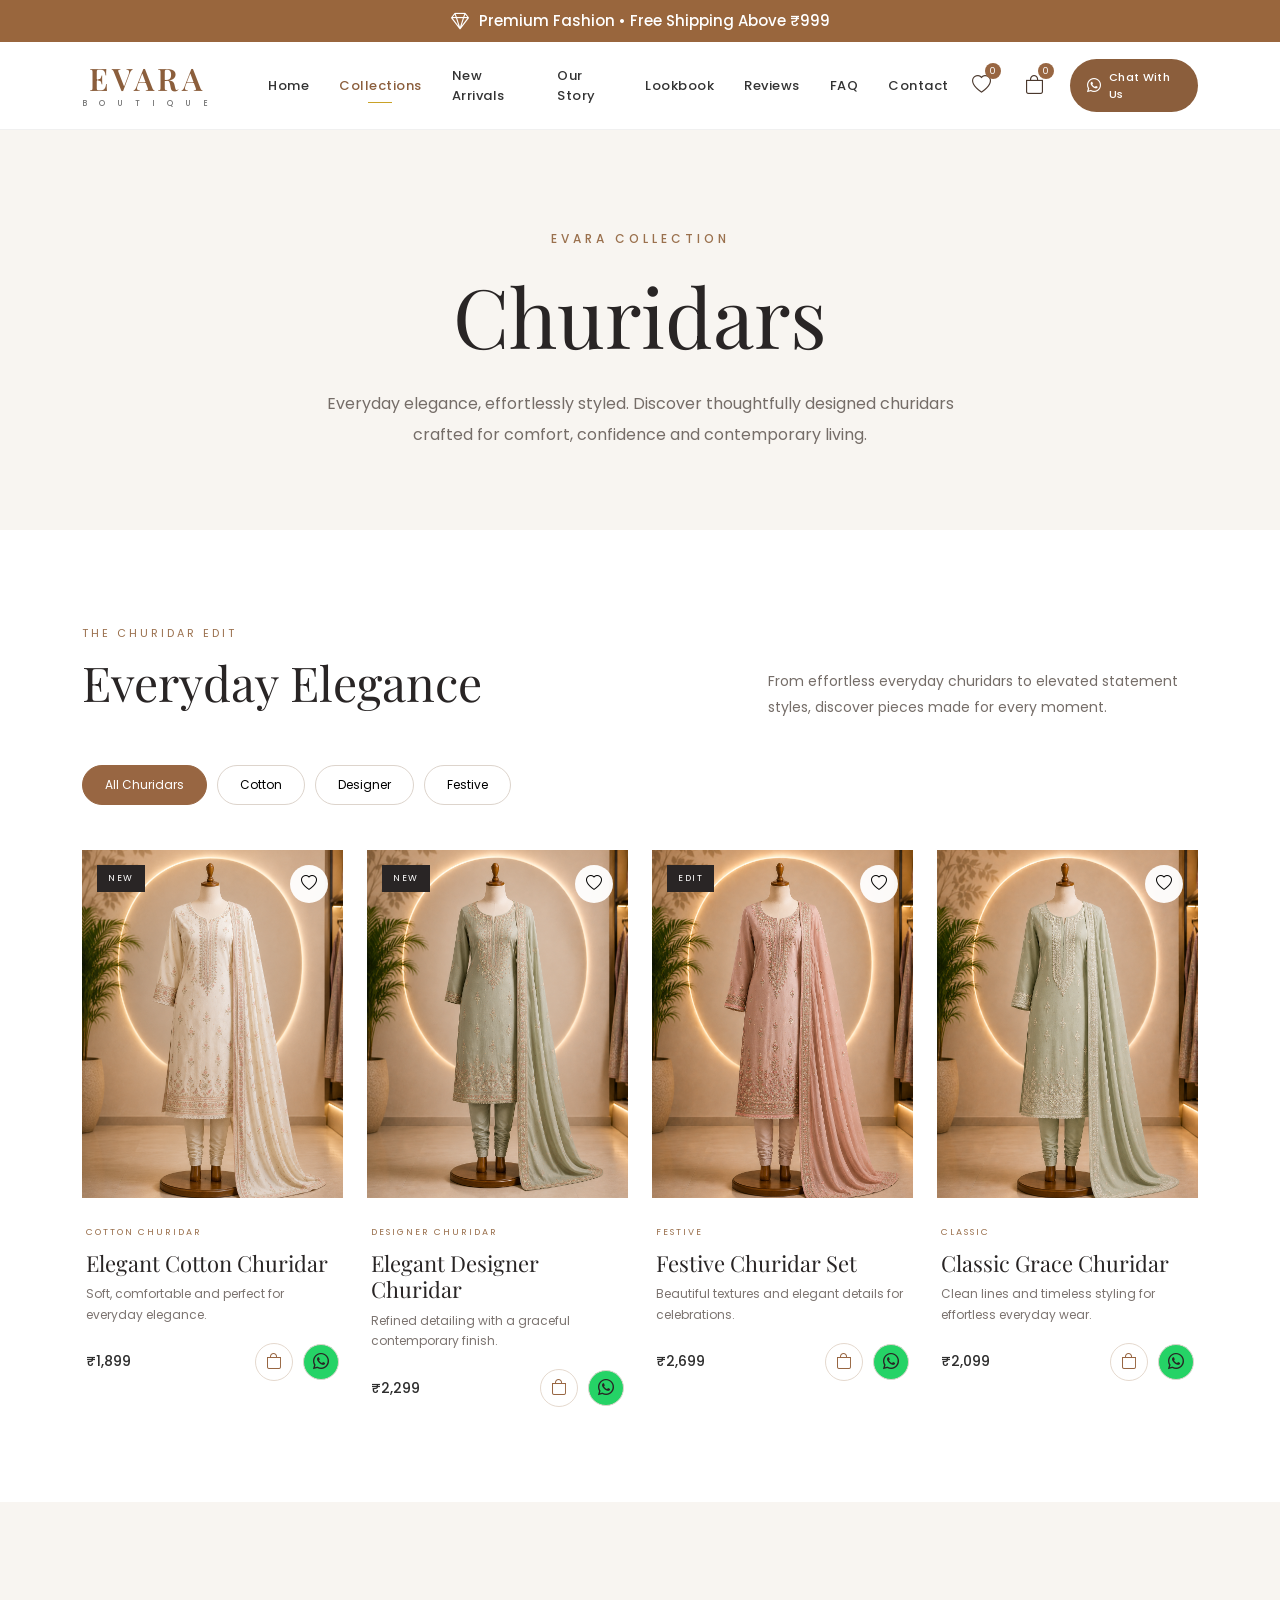
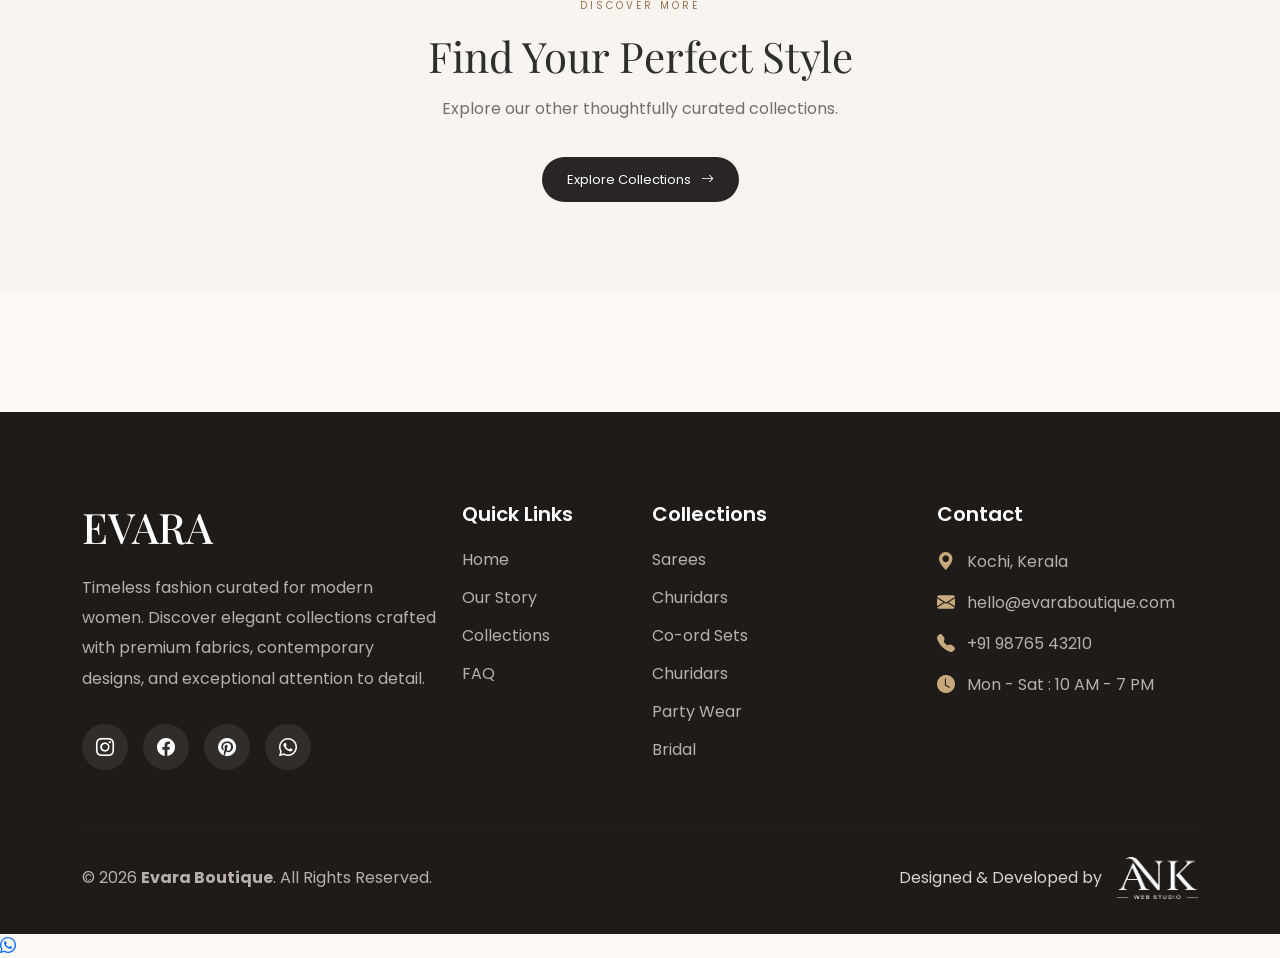
==== commit f826e6a4: "Update print statement from 'Hello' to 'Goodbye'" ====
--- a/churidars.html
+++ b/churidars.html
@@ -1,49 +1,841 @@
 <!DOCTYPE html>
-
 <html lang="en">
 
 <head>
 
-
-<meta charset="UTF-8">
-
-<meta name="viewport"
-      content="width=device-width, initial-scale=1.0">
-
-<title>Churidar Collection | Evara Boutique</title>
-
-<meta name="description"
-      content="Explore Evara Boutique's elegant churidar collection featuring graceful designs, premium fabrics and contemporary styles for every occasion.">
-
-<!-- Bootstrap -->
-<link
-    href="https://cdn.jsdelivr.net/npm/bootstrap@5.3.7/dist/css/bootstrap.min.css"
-    rel="stylesheet">
-
-<!-- Bootstrap Icons -->
-<link
-    rel="stylesheet"
-    href="https://cdn.jsdelivr.net/npm/bootstrap-icons@1.13.1/font/bootstrap-icons.min.css">
-
-<!-- Google Fonts -->
-<link
-    href="https://fonts.googleapis.com/css2?family=Playfair+Display:wght@400;500;600;700&family=Poppins:wght@300;400;500;600&display=swap"
-    rel="stylesheet">
-
-<!-- Main CSS -->
-<link
-    rel="stylesheet"
-    href="css/style.css">
-
-<!-- Collection CSS -->
-<link
-    rel="stylesheet"
-    href="css/collection.css">
-
+    <meta charset="UTF-8">
+
+    <meta name="viewport"
+          content="width=device-width, initial-scale=1.0">
+
+    <title>Churidar Collection | Evara Boutique</title>
+
+    <meta name="description"
+          content="Explore Evara Boutique's elegant churidar collection featuring graceful designs, premium fabrics and contemporary styles for every occasion.">
+
+    <!-- Bootstrap -->
+    <link
+        href="https://cdn.jsdelivr.net/npm/bootstrap@5.3.7/dist/css/bootstrap.min.css"
+        rel="stylesheet">
+
+    <!-- Bootstrap Icons -->
+    <link
+        rel="stylesheet"
+        href="https://cdn.jsdelivr.net/npm/bootstrap-icons@1.13.1/font/bootstrap-icons.min.css">
+
+    <!-- Google Fonts -->
+    <link
+        href="https://fonts.googleapis.com/css2?family=Playfair+Display:wght@400;500;600;700&family=Poppins:wght@300;400;500;600&display=swap"
+        rel="stylesheet">
+
+    <!-- Main CSS -->
+    <link
+        rel="stylesheet"
+        href="css/style.css">
+
+    <!-- Collection CSS -->
+    <link
+        rel="stylesheet"
+        href="css/collection.css">
+
+    <style>
+        
+.saree-bottom {
+    display: flex;
+    align-items: center;
+    justify-content: space-between;
+}
+
+.saree-product-actions {
+    display: flex;
+    align-items: center;
+    gap: 10px;
+}
+
+.saree-cart-btn,
+.saree-whatsapp-btn {
+    width: 38px;
+    height: 38px;
+    border-radius: 50%;
+    display: flex;
+    align-items: center;
+    justify-content: center;
+    font-size: 16px;
+    transition: all .3s ease;
+}
+
+.saree-cart-btn {
+    background: #fff;
+    color: #986642;
+    border: 1px solid #e5d9ce;
+    cursor: pointer;
+}
+
+.saree-cart-btn:hover {
+    background: #986642;
+    color: #fff;
+    transform: translateY(-3px);
+}
+
+.saree-whatsapp-btn {
+    background: #25d366;
+    color: #fff;
+    text-decoration: none;
+    border: none;
+}
+
+.saree-whatsapp-btn:hover {
+    background: #1da851;
+    color: #fff;
+    transform: translateY(-3px);
+}
+
+        /* OVERLAY */
+.shop-panel-overlay {
+    position: fixed;
+    inset: 0;
+    background: rgba(0, 0, 0, 0.45);
+    z-index: 9998;
+    opacity: 0;
+    visibility: hidden;
+    transition: all 0.4s ease;
+}
+
+/* SIDEBAR */
+.shop-side-panel {
+    position: fixed;
+    top: 0;
+    right: 0;
+    width: 430px;
+    max-width: 100%;
+    height: 100vh;
+    background: #fff;
+    z-index: 9999;
+    transform: translateX(100%);
+    visibility: hidden;
+    transition: transform 0.4s ease, visibility 0.4s ease;
+    display: flex;
+    flex-direction: column;
+}
+
+/* OPEN STATE */
+.shop-side-panel.active {
+    transform: translateX(0);
+    visibility: visible;
+}
+
+.shop-panel-overlay.active {
+    opacity: 1;
+    visibility: visible;
+}
+
+/* MOBILE */
+@media (max-width: 576px) {
+    .shop-side-panel {
+        width: 100%;
+    }
+}
+
+        
+/* =====================================================
+   EVARA CART & WISHLIST SIDEBAR
+===================================================== */
+
+/* PREVENT BACKGROUND SCROLL */
+
+body.shop-panel-open {
+    overflow: hidden;
+}
+
+
+/* =====================================================
+   OVERLAY
+===================================================== */
+
+.shop-panel-overlay {
+    position: fixed;
+    inset: 0;
+    background: rgba(32, 25, 20, 0.48);
+    backdrop-filter: blur(3px);
+    -webkit-backdrop-filter: blur(3px);
+
+    z-index: 9998;
+
+    opacity: 0;
+    visibility: hidden;
+    pointer-events: none;
+
+    transition: opacity 0.4s ease,
+                visibility 0.4s ease;
+}
+
+.shop-panel-overlay.active {
+    opacity: 1;
+    visibility: visible;
+    pointer-events: auto;
+}
+
+
+/* =====================================================
+   MAIN SIDEBAR
+===================================================== */
+
+.shop-side-panel {
+    position: fixed;
+
+    top: 0;
+    right: 0;
+
+    width: 450px;
+    max-width: 100%;
+
+    height: 100vh;
+    height: 100dvh;
+
+    background: #fffdfb;
+
+    z-index: 9999;
+
+    display: flex;
+    flex-direction: column;
+
+    transform: translateX(100%);
+    visibility: hidden;
+
+    transition: transform 0.45s cubic-bezier(0.77, 0, 0.175, 1),
+                visibility 0.45s ease;
+
+    box-shadow: -12px 0 45px rgba(0, 0, 0, 0.12);
+
+    overflow: hidden;
+}
+
+.shop-side-panel.active {
+    transform: translateX(0);
+    visibility: visible;
+}
+
+
+/* =====================================================
+   SIDEBAR HEADER
+===================================================== */
+
+.shop-panel-header {
+    display: flex;
+    align-items: center;
+    justify-content: space-between;
+
+    padding: 27px 28px 23px;
+
+    border-bottom: 1px solid #eee6df;
+
+    background: #fffdfb;
+}
+
+.shop-panel-heading h2 {
+    font-family: 'Playfair Display', serif;
+
+    font-size: 25px;
+    font-weight: 500;
+
+    color: #49382c;
+
+    margin: 0 0 5px;
+}
+
+.shop-panel-heading span {
+    font-family: 'Poppins', sans-serif;
+
+    font-size: 9px;
+    letter-spacing: 3px;
+
+    color: #a68b75;
+}
+
+
+/* CLOSE BUTTON */
+
+.shop-panel-close {
+    width: 39px;
+    height: 39px;
+
+    border-radius: 50%;
+
+    border: 1px solid #e8ddd3;
+
+    background: transparent;
+
+    color: #76543e;
+
+    display: flex;
+    align-items: center;
+    justify-content: center;
+
+    font-size: 15px;
+
+    cursor: pointer;
+
+    transition: all 0.3s ease;
+}
+
+.shop-panel-close:hover {
+    background: #986642;
+    color: #fff;
+    border-color: #986642;
+
+    transform: rotate(90deg);
+}
+
+
+/* =====================================================
+   SIDEBAR TABS
+===================================================== */
+
+.shop-panel-tabs {
+    display: flex;
+
+    padding: 0 28px;
+
+    border-bottom: 1px solid #eee6df;
+
+    background: #fffdfb;
+}
+
+.shop-tab {
+    position: relative;
+
+    flex: 1;
+
+    padding: 17px 8px;
+
+    border: none;
+    background: transparent;
+
+    font-family: 'Poppins', sans-serif;
+
+    font-size: 12px;
+    font-weight: 500;
+
+    color: #9b8b7f;
+
+    cursor: pointer;
+
+    transition: color 0.3s ease;
+}
+
+.shop-tab span {
+    display: inline-flex;
+
+    align-items: center;
+    justify-content: center;
+
+    min-width: 19px;
+    height: 19px;
+
+    margin-left: 4px;
+
+    border-radius: 50%;
+
+    background: #f2eae3;
+
+    color: #986642;
+
+    font-size: 10px;
+}
+
+.shop-tab::after {
+    content: "";
+
+    position: absolute;
+
+    left: 0;
+    bottom: -1px;
+
+    width: 100%;
+    height: 2px;
+
+    background: #986642;
+
+    transform: scaleX(0);
+
+    transition: transform 0.3s ease;
+}
+
+.shop-tab.active {
+    color: #76513a;
+}
+
+.shop-tab.active::after {
+    transform: scaleX(1);
+}
+
+
+/* =====================================================
+   SIDEBAR PRODUCT AREA
+===================================================== */
+
+.shop-panel-items {
+    flex: 1;
+
+    overflow-y: auto;
+
+    padding: 10px 28px 25px;
+
+    background: #fffdfb;
+}
+
+.shop-panel-items::-webkit-scrollbar {
+    width: 4px;
+}
+
+.shop-panel-items::-webkit-scrollbar-track {
+    background: #f8f3ef;
+}
+
+.shop-panel-items::-webkit-scrollbar-thumb {
+    background: #c7a58a;
+    border-radius: 10px;
+}
+
+
+/* =====================================================
+   PRODUCT ITEM
+===================================================== */
+
+.shop-item {
+    position: relative;
+
+    display: flex;
+    align-items: flex-start;
+
+    gap: 16px;
+
+    padding: 20px 0;
+
+    border-bottom: 1px solid #eee6df;
+
+    animation: shopItemAppear 0.35s ease both;
+}
+
+@keyframes shopItemAppear {
+    from {
+        opacity: 0;
+        transform: translateY(12px);
+    }
+
+    to {
+        opacity: 1;
+        transform: translateY(0);
+    }
+}
+
+
+/* PRODUCT IMAGE */
+
+.shop-item > img {
+    width: 95px;
+    height: 120px;
+
+    object-fit: cover;
+
+    border-radius: 3px;
+
+    background: #f4eee8;
+
+    flex-shrink: 0;
+}
+
+
+/* PRODUCT DETAILS */
+
+.shop-item-info {
+    flex: 1;
+    min-width: 0;
+    padding-top: 4px;
+}
+
+.shop-item-info h3 {
+    font-family: 'Playfair Display', serif;
+
+    font-size: 16px;
+    font-weight: 500;
+
+    line-height: 1.4;
+
+    color: #49382c;
+
+    margin: 0 0 8px;
+}
+
+.shop-item-info p {
+    font-family: 'Poppins', sans-serif;
+
+    font-size: 13px;
+    font-weight: 500;
+
+    color: #986642;
+
+    margin: 0 0 13px;
+}
+
+
+/* =====================================================
+   QUANTITY CONTROLS
+===================================================== */
+
+.shop-item-actions {
+    display: flex;
+    align-items: center;
+
+    gap: 14px;
+}
+
+.shop-qty-btn {
+    width: 27px;
+    height: 27px;
+
+    border: 1px solid #e6d9ce;
+
+    background: transparent;
+
+    color: #76543e;
+
+    font-size: 17px;
+
+    display: flex;
+    align-items: center;
+    justify-content: center;
+
+    cursor: pointer;
+
+    transition: all 0.3s ease;
+}
+
+.shop-qty-btn:hover {
+    background: #986642;
+    color: #fff;
+    border-color: #986642;
+}
+
+.shop-qty {
+    font-family: 'Poppins', sans-serif;
+
+    font-size: 12px;
+    font-weight: 500;
+
+    color: #49382c;
+}
+
+
+/* =====================================================
+   MOVE TO CART BUTTON
+===================================================== */
+
+.shop-move-btn {
+    padding: 7px 13px;
+
+    border: 1px solid #986642;
+
+    background: transparent;
+
+    color: #986642;
+
+    font-family: 'Poppins', sans-serif;
+
+    font-size: 10px;
+    letter-spacing: 0.5px;
+
+    cursor: pointer;
+
+    transition: all 0.3s ease;
+}
+
+.shop-move-btn:hover {
+    background: #986642;
+    color: #fff;
+}
+
+
+/* =====================================================
+   REMOVE BUTTON
+===================================================== */
+
+.shop-remove {
+    width: 30px;
+    height: 30px;
+
+    border: none;
+    background: transparent;
+
+    color: #b5a397;
+
+    font-size: 14px;
+
+    cursor: pointer;
+
+    transition: all 0.3s ease;
+}
+
+.shop-remove:hover {
+    color: #b34b3d;
+    transform: scale(1.12);
+}
+
+
+/* =====================================================
+   EMPTY CART / WISHLIST
+===================================================== */
+
+.shop-empty {
+    min-height: 330px;
+
+    display: flex;
+    flex-direction: column;
+
+    align-items: center;
+    justify-content: center;
+
+    text-align: center;
+
+    padding: 30px 15px;
+
+    animation: shopItemAppear 0.4s ease;
+}
+
+.shop-empty > i {
+    font-size: 43px;
+
+    color: #c5a48a;
+
+    margin-bottom: 20px;
+}
+
+.shop-empty h3 {
+    font-family: 'Playfair Display', serif;
+
+    font-size: 23px;
+    font-weight: 500;
+
+    color: #49382c;
+
+    margin-bottom: 10px;
+}
+
+.shop-empty p {
+    font-family: 'Poppins', sans-serif;
+
+    font-size: 12px;
+
+    color: #9b8b7f;
+
+    line-height: 1.8;
+
+    margin: 0;
+}
+
+
+/* =====================================================
+   SIDEBAR FOOTER
+===================================================== */
+
+.shop-panel-footer {
+    padding: 23px 28px 28px;
+
+    border-top: 1px solid #eee6df;
+
+    background: #fff;
+
+    flex-shrink: 0;
+}
+
+
+/* SUBTOTAL */
+
+.shop-subtotal {
+    display: flex;
+    align-items: center;
+    justify-content: space-between;
+
+    margin-bottom: 20px;
+}
+
+.shop-subtotal span {
+    font-family: 'Poppins', sans-serif;
+
+    font-size: 13px;
+
+    color: #806b5b;
+}
+
+.shop-subtotal strong {
+    font-family: 'Playfair Display', serif;
+
+    font-size: 21px;
+    font-weight: 600;
+
+    color: #49382c;
+}
+
+
+/* =====================================================
+   CHECKOUT BUTTON
+===================================================== */
+
+.shop-checkout {
+    width: 100%;
+
+    padding: 16px 20px;
+
+    border: 1px solid #986642;
+
+    background: #986642;
+
+    color: #fff;
+
+    font-family: 'Poppins', sans-serif;
+
+    font-size: 11px;
+    font-weight: 500;
+
+    letter-spacing: 1.5px;
+    text-transform: uppercase;
+
+    cursor: pointer;
+
+    transition: all 0.35s ease;
+}
+
+.shop-checkout:hover:not(:disabled) {
+    background: #76513a;
+    border-color: #76513a;
+
+    transform: translateY(-2px);
+
+    box-shadow: 0 7px 18px rgba(120, 80, 50, 0.18);
+}
+
+.shop-checkout:disabled {
+    opacity: 0.5;
+    cursor: not-allowed;
+}
+
+
+/* =====================================================
+   MOBILE RESPONSIVE
+===================================================== */
+
+@media (max-width: 576px) {
+
+    .shop-side-panel {
+        width: 100%;
+        max-width: 100%;
+    }
+
+    .shop-panel-header {
+        padding: 22px 20px 18px;
+    }
+
+    .shop-panel-heading h2 {
+        font-size: 23px;
+    }
+
+    .shop-panel-tabs {
+        padding: 0 20px;
+    }
+
+    .shop-panel-items {
+        padding: 8px 20px 20px;
+    }
+
+    .shop-item {
+        gap: 13px;
+        padding: 17px 0;
+    }
+
+    .shop-item > img {
+        width: 82px;
+        height: 108px;
+    }
+
+    .shop-item-info h3 {
+        font-size: 14px;
+    }
+
+    .shop-item-info p {
+        font-size: 12px;
+    }
+
+    .shop-panel-footer {
+        padding: 20px;
+    }
+
+    .shop-empty {
+        min-height: 280px;
+    }
+}
+
+
+/* =====================================================
+   SMALL MOBILE
+===================================================== */
+
+@media (max-width: 360px) {
+
+    .shop-panel-header {
+        padding-left: 15px;
+        padding-right: 15px;
+    }
+
+    .shop-panel-items {
+        padding-left: 15px;
+        padding-right: 15px;
+    }
+
+    .shop-panel-footer {
+        padding: 17px 15px;
+    }
+
+    .shop-item > img {
+        width: 72px;
+        height: 98px;
+    }
+
+    .shop-item {
+        gap: 10px;
+    }
+}
+
+        /* FILTER ANIMATION */
+
+.saree-product {
+    transition: opacity 0.4s ease, transform 0.4s ease;
+}
+
+.saree-product.filter-hidden {
+    display: none !important;
+}
+
+
+/* ACTIVE FILTER */
+
+.filter-btn {
+    transition: all 0.3s ease;
+    cursor: pointer;
+}
+
+.filter-btn.active {
+    background: #986642;
+    color: #fff;
+    border-color: #986642;
+}
+
+    </style>
 
 </head>
 
+
 <body>
+
 
 <!-- =====================================================
      TOP BAR
@@ -51,15 +843,15 @@
 
 <div class="top-bar">
 
-
-<i class="bi bi-gem"></i>
-
-<span>
-    Premium Fashion • Free Shipping Above ₹999
-</span>
-
+    <i class="bi bi-gem"></i>
+
+    <span>
+        Premium Fashion • Free Shipping Above ₹999
+    </span>
 
 </div>
+
+
 
 <!-- =====================================================
      NAVBAR
@@ -67,186 +859,211 @@
 
 <nav class="navbar navbar-expand-lg evara-navbar sticky-top">
 
-
-<div class="container">
-
-    <!-- BRAND -->
-
-    <a class="navbar-brand evara-brand"
-       href="index.html">
-
-        <span class="brand-name">
-            EVARA
-        </span>
-
-        <span class="brand-subtitle">
-            B O U T I Q U E
-        </span>
-
-    </a>
-
-
-    <!-- MOBILE BUTTON -->
-
-    <button class="navbar-toggler"
-            type="button"
-            data-bs-toggle="collapse"
-            data-bs-target="#menu"
-            aria-controls="menu"
-            aria-expanded="false"
-            aria-label="Toggle navigation">
-
-        <span class="navbar-toggler-icon"></span>
+    <div class="container">
+
+        <!-- BRAND -->
+
+        <a class="navbar-brand evara-brand"
+           href="index.html">
+
+            <span class="brand-name">
+                EVARA
+            </span>
+
+            <span class="brand-subtitle">
+                B O U T I Q U E
+            </span>
+
+        </a>
+
+
+        <!-- MOBILE BUTTON -->
+
+        <button class="navbar-toggler"
+                type="button"
+                data-bs-toggle="collapse"
+                data-bs-target="#menu"
+                aria-controls="menu"
+                aria-expanded="false"
+                aria-label="Toggle navigation">
+
+            <span class="navbar-toggler-icon"></span>
+
+        </button>
+
+
+        <!-- NAVIGATION -->
+
+        <div class="collapse navbar-collapse"
+             id="menu">
+
+            <ul class="navbar-nav mx-auto align-items-lg-center">
+
+                <li class="nav-item">
+
+                    <a class="nav-link"
+                       href="index.html#hero">
+
+                        Home
+
+                    </a>
+
+                </li>
+
+
+                <li class="nav-item">
+
+                    <a class="nav-link active"
+                       href="index.html#category">
+
+                        Collections
+
+                    </a>
+
+                </li>
+
+
+                <li class="nav-item">
+
+                    <a class="nav-link"
+                       href="index.html#featured">
+
+                        New Arrivals
+
+                    </a>
+
+                </li>
+
+
+                <li class="nav-item">
+
+                    <a class="nav-link"
+                       href="index.html#about">
+
+                        Our Story
+
+                    </a>
+
+                </li>
+
+
+                <li class="nav-item">
+
+                    <a class="nav-link"
+                       href="index.html#lookbook">
+
+                        Lookbook
+
+                    </a>
+
+                </li>
+
+
+                <li class="nav-item">
+
+                    <a class="nav-link"
+                       href="index.html#testimonials">
+
+                        Reviews
+
+                    </a>
+
+                </li>
+
+
+                <li class="nav-item">
+
+                    <a class="nav-link"
+                       href="index.html#faq">
+
+                        FAQ
+
+                    </a>
+
+                </li>
+
+
+                <li class="nav-item">
+
+                    <a class="nav-link"
+                       href="index.html#contact">
+
+                        Contact
+
+                    </a>
+
+                </li>
+
+            </ul>
+
+
+            <!-- NAV ACTIONS -->
+
+            <div class="evara-nav-actions">
+
+              <!--  <a href="#"
+                   class="nav-icon"
+                   aria-label="Wishlist">
+
+                    <i class="bi bi-heart"></i>
+
+                </a>
+
+
+                <a href="#"
+                   class="nav-icon"
+                   aria-label="Shopping Bag">
+
+                    <i class="bi bi-bag"></i>
+
+                </a>  -->
+
+                   <!-- WISHLIST ICON -->
+    <button type="button"
+            class="nav-icon js-open-panel"
+            data-panel="wishlist"
+            aria-label="Open Wishlist">
+
+        <i class="bi bi-heart"></i>
+
+        <span class="nav-count" id="wishlistCount">0</span>
 
     </button>
 
 
-    <!-- NAVIGATION -->
-
-    <div class="collapse navbar-collapse"
-         id="menu">
-
-        <ul class="navbar-nav mx-auto align-items-lg-center">
-
-            <li class="nav-item">
-
-                <a class="nav-link"
-                   href="index.html#hero">
-
-                    Home
+    <!-- CART ICON -->
+    <button type="button"
+            class="nav-icon js-open-panel"
+            data-panel="cart"
+            aria-label="Open Shopping Bag">
+
+        <i class="bi bi-bag"></i>
+
+        <span class="nav-count" id="cartCount">0</span>
+
+    </button>
+
+
+                <a href="#"
+                   class="nav-whatsapp">
+
+                    <i class="bi bi-whatsapp"></i>
+
+                    <span>
+                        Chat With Us
+                    </span>
 
                 </a>
 
-            </li>
-
-
-            <li class="nav-item">
-
-                <a class="nav-link active"
-                   href="index.html#category">
-
-                    Collections
-
-                </a>
-
-            </li>
-
-
-            <li class="nav-item">
-
-                <a class="nav-link"
-                   href="index.html#featured">
-
-                    New Arrivals
-
-                </a>
-
-            </li>
-
-
-            <li class="nav-item">
-
-                <a class="nav-link"
-                   href="index.html#about">
-
-                    Our Story
-
-                </a>
-
-            </li>
-
-
-            <li class="nav-item">
-
-                <a class="nav-link"
-                   href="index.html#lookbook">
-
-                    Lookbook
-
-                </a>
-
-            </li>
-
-
-            <li class="nav-item">
-
-                <a class="nav-link"
-                   href="index.html#testimonials">
-
-                    Reviews
-
-                </a>
-
-            </li>
-
-
-            <li class="nav-item">
-
-                <a class="nav-link"
-                   href="index.html#faq">
-
-                    FAQ
-
-                </a>
-
-            </li>
-
-
-            <li class="nav-item">
-
-                <a class="nav-link"
-                   href="index.html#contact">
-
-                    Contact
-
-                </a>
-
-            </li>
-
-        </ul>
-
-
-        <!-- NAV ACTIONS -->
-
-        <div class="evara-nav-actions">
-
-            <a href="#"
-               class="nav-icon"
-               aria-label="Wishlist">
-
-                <i class="bi bi-heart"></i>
-
-            </a>
-
-
-            <a href="#"
-               class="nav-icon"
-               aria-label="Shopping Bag">
-
-                <i class="bi bi-bag"></i>
-
-            </a>
-
-
-            <a href="#"
-               class="nav-whatsapp">
-
-                <i class="bi bi-whatsapp"></i>
-
-                <span>
-                    Chat With Us
-                </span>
-
-            </a>
+            </div>
 
         </div>
 
     </div>
 
-</div>
-
-
 </nav>
+
+
 
 <!-- =====================================================
      COLLECTION HERO
@@ -254,27 +1071,27 @@
 
 <section class="collection-hero">
 
-
-<div class="container">
-
-    <span class="collection-label">
-        EVARA COLLECTION
-    </span>
-
-    <h1>
-        Churidars
-    </h1>
-
-    <p>
-        Graceful silhouettes, effortless elegance.
-        Discover beautifully crafted churidars designed
-        for everyday style and special occasions.
-    </p>
-
-</div>
-
+    <div class="container">
+
+        <span class="collection-label">
+            EVARA COLLECTION
+        </span>
+
+        <h1>
+            Churidars
+        </h1>
+
+        <p>
+            Everyday elegance, effortlessly styled.
+            Discover thoughtfully designed churidars crafted
+            for comfort, confidence and contemporary living.
+        </p>
+
+    </div>
 
 </section>
+
+
 
 <!-- =====================================================
      COLLECTION CONTENT
@@ -282,379 +1099,189 @@
 
 <section class="saree-collection">
 
-
-<div class="container">
-
-
-    <!-- HEADING -->
-
-    <div class="collection-heading">
-
-        <div>
-
-            <span>
-                THE CHURIDAR EDIT
-            </span>
-
-            <h2>
-                Effortless Grace
-            </h2>
+    <div class="container">
+
+
+        <!-- HEADING -->
+
+        <div class="collection-heading">
+
+            <div>
+
+                <span>
+                    THE CHURIDAR EDIT
+                </span>
+
+                <h2>
+                    Everyday Elegance
+                </h2>
+
+            </div>
+
+
+            <p>
+                From effortless everyday churidars to elevated
+                statement styles, discover pieces made for every moment.
+            </p>
 
         </div>
 
 
-        <p>
-            From elegant everyday styles to sophisticated
-            occasion wear, explore our curated churidar collection.
-        </p>
+
+                <!-- FILTER -->
+        <div class="collection-filter">
+
+            <button class="filter-btn active" data-filter="all">All Churidars</button>
+            <button class="filter-btn" data-filter="cotton">Cotton</button>
+            <button class="filter-btn" data-filter="designer">Designer</button>
+            <button class="filter-btn" data-filter="festive">Festive</button>
+
+        </div>
+
+
+
+        <!-- =================================================
+             PRODUCT GRID
+        ================================================== -->
+
+        <div class="saree-grid">
+
+
+            
+            <!-- PRODUCT 01 -->
+            <div class="saree-product" data-category="cotton">
+                <div class="saree-image">
+                    <img src="images/churidar-1.png" alt="Elegant Cotton Churidar" loading="lazy">
+                    <span class="saree-badge">NEW</span>
+                    <button class="saree-wishlist" type="button" aria-label="Add Elegant Cotton Churidar to wishlist">
+                        <i class="bi bi-heart"></i>
+                    </button>
+                    <div class="saree-overlay">
+                        <a href="view-details.html?product=churidar" class="saree-view">
+                            View Details <i class="bi bi-arrow-up-right"></i>
+                        </a>
+                    </div>
+                </div>
+                <div class="saree-content">
+                    <span>COTTON CHURIDAR</span>
+                    <h3>Elegant Cotton Churidar</h3>
+                    <p>Soft, comfortable and perfect for everyday elegance.</p>
+                    <div class="saree-bottom">
+                        <strong>₹1,899</strong>
+                        <div class="saree-product-actions">
+                            <button class="saree-cart-btn" type="button" aria-label="Add Elegant Cotton Churidar to cart">
+                                <i class="bi bi-bag"></i>
+                            </button>
+                            <a href="https://wa.me/91xxxxxxxxx" class="saree-whatsapp-btn" aria-label="Enquire on WhatsApp" target="_blank" rel="noopener">
+                                <i class="bi bi-whatsapp"></i>
+                            </a>
+                        </div>
+                    </div>
+                </div>
+            </div>
+
+            <!-- PRODUCT 02 -->
+            <div class="saree-product" data-category="designer">
+                <div class="saree-image">
+                    <img src="images/churidar-2.png" alt="Elegant Designer Churidar" loading="lazy">
+                    <span class="saree-badge">NEW</span>
+                    <button class="saree-wishlist" type="button" aria-label="Add Elegant Designer Churidar to wishlist">
+                        <i class="bi bi-heart"></i>
+                    </button>
+                    <div class="saree-overlay">
+                        <a href="view-details.html?product=churidar-2" class="saree-view">
+                            View Details <i class="bi bi-arrow-up-right"></i>
+                        </a>
+                    </div>
+                </div>
+                <div class="saree-content">
+                    <span>DESIGNER CHURIDAR</span>
+                    <h3>Elegant Designer Churidar</h3>
+                    <p>Refined detailing with a graceful contemporary finish.</p>
+                    <div class="saree-bottom">
+                        <strong>₹2,299</strong>
+                        <div class="saree-product-actions">
+                            <button class="saree-cart-btn" type="button" aria-label="Add Elegant Designer Churidar to cart">
+                                <i class="bi bi-bag"></i>
+                            </button>
+                            <a href="https://wa.me/91xxxxxxxxx" class="saree-whatsapp-btn" aria-label="Enquire on WhatsApp" target="_blank" rel="noopener">
+                                <i class="bi bi-whatsapp"></i>
+                            </a>
+                        </div>
+                    </div>
+                </div>
+            </div>
+
+            <!-- PRODUCT 03 -->
+            <div class="saree-product" data-category="festive">
+                <div class="saree-image">
+                    <img src="images/churidar-3.png" alt="Festive Churidar Set" loading="lazy">
+                    <span class="saree-badge">EDIT</span>
+                    <button class="saree-wishlist" type="button" aria-label="Add Festive Churidar Set to wishlist">
+                        <i class="bi bi-heart"></i>
+                    </button>
+                    <div class="saree-overlay">
+                        <a href="view-details.html?product=churidar-3" class="saree-view">
+                            View Details <i class="bi bi-arrow-up-right"></i>
+                        </a>
+                    </div>
+                </div>
+                <div class="saree-content">
+                    <span>FESTIVE</span>
+                    <h3>Festive Churidar Set</h3>
+                    <p>Beautiful textures and elegant details for celebrations.</p>
+                    <div class="saree-bottom">
+                        <strong>₹2,699</strong>
+                        <div class="saree-product-actions">
+                            <button class="saree-cart-btn" type="button" aria-label="Add Festive Churidar Set to cart">
+                                <i class="bi bi-bag"></i>
+                            </button>
+                            <a href="https://wa.me/91xxxxxxxxx" class="saree-whatsapp-btn" aria-label="Enquire on WhatsApp" target="_blank" rel="noopener">
+                                <i class="bi bi-whatsapp"></i>
+                            </a>
+                        </div>
+                    </div>
+                </div>
+            </div>
+
+            <!-- PRODUCT 04 -->
+            <div class="saree-product" data-category="designer">
+                <div class="saree-image">
+                    <img src="images/churidar-4.png" alt="Classic Grace Churidar" loading="lazy">
+                    <button class="saree-wishlist" type="button" aria-label="Add Classic Grace Churidar to wishlist">
+                        <i class="bi bi-heart"></i>
+                    </button>
+                    <div class="saree-overlay">
+                        <a href="view-details.html?product=churidar-4" class="saree-view">
+                            View Details <i class="bi bi-arrow-up-right"></i>
+                        </a>
+                    </div>
+                </div>
+                <div class="saree-content">
+                    <span>CLASSIC</span>
+                    <h3>Classic Grace Churidar</h3>
+                    <p>Clean lines and timeless styling for effortless everyday wear.</p>
+                    <div class="saree-bottom">
+                        <strong>₹2,099</strong>
+                        <div class="saree-product-actions">
+                            <button class="saree-cart-btn" type="button" aria-label="Add Classic Grace Churidar to cart">
+                                <i class="bi bi-bag"></i>
+                            </button>
+                            <a href="https://wa.me/91xxxxxxxxx" class="saree-whatsapp-btn" aria-label="Enquire on WhatsApp" target="_blank" rel="noopener">
+                                <i class="bi bi-whatsapp"></i>
+                            </a>
+                        </div>
+                    </div>
+                </div>
+            </div>
+
+        </div>
 
     </div>
 
-
-
-    <!-- FILTER -->
-
-    <div class="collection-filter">
-
-        <button class="filter-btn active">
-            All Churidars
-        </button>
-
-        <button class="filter-btn">
-            Cotton
-        </button>
-
-        <button class="filter-btn">
-            Designer
-        </button>
-
-        <button class="filter-btn">
-            Festive
-        </button>
-
-    </div>
-
-
-
-    <!-- =================================================
-         PRODUCT GRID
-    ================================================== -->
-
-    <div class="saree-grid">
-
-
-        <!-- PRODUCT 01 -->
-
-        <div class="saree-product">
-
-            <div class="saree-image">
-
-                <img
-                    src="images/churidar-1.png"
-                    alt="Elegant Cotton Churidar"
-                    loading="lazy">
-
-                <span class="saree-badge">
-                    NEW
-                </span>
-
-
-                <button class="saree-wishlist"
-                        type="button"
-                        aria-label="Add Elegant Cotton Churidar to wishlist">
-
-                    <i class="bi bi-heart"></i>
-
-                </button>
-
-
-                <div class="saree-overlay">
-
-                    <a
-                        href="view-details.html?product=churidar"
-                        class="saree-view">
-
-                        View Details
-
-                        <i class="bi bi-arrow-up-right"></i>
-
-                    </a>
-
-                </div>
-
-            </div>
-
-
-            <div class="saree-content">
-
-                <span>
-                    COTTON CHURIDAR
-                </span>
-
-                <h3>
-                    Elegant Cotton Churidar
-                </h3>
-
-                <p>
-                    Soft, comfortable and perfect for everyday elegance.
-                </p>
-
-
-                <div class="saree-bottom">
-
-                    <strong>
-                        ₹1,899
-                    </strong>
-
-                    <a href="#"
-                       aria-label="Enquire on WhatsApp">
-
-                        <i class="bi bi-whatsapp"></i>
-
-                    </a>
-
-                </div>
-
-            </div>
-
-        </div>
-
-
-
-        <!-- PRODUCT 02 -->
-
-        <div class="saree-product">
-
-            <div class="saree-image">
-
-                <img
-                    src="images/churidar-2.png"
-                    alt="Elegant Designer Churidar"
-                    loading="lazy">
-
-                <span class="saree-badge">
-                    NEW
-                </span>
-
-
-                <button class="saree-wishlist"
-                        type="button"
-                        aria-label="Add Elegant Designer Churidar to wishlist">
-
-                    <i class="bi bi-heart"></i>
-
-                </button>
-
-
-                <div class="saree-overlay">
-
-                    <a
-                        href="view-details.html?product=churidar-2"
-                        class="saree-view">
-
-                        View Details
-
-                        <i class="bi bi-arrow-up-right"></i>
-
-                    </a>
-
-                </div>
-
-            </div>
-
-
-            <div class="saree-content">
-
-                <span>
-                    DESIGNER CHURIDAR
-                </span>
-
-                <h3>
-                    Elegant Designer Churidar
-                </h3>
-
-                <p>
-                    Refined detailing with a graceful contemporary finish.
-                </p>
-
-
-                <div class="saree-bottom">
-
-                    <strong>
-                        ₹2,299
-                    </strong>
-
-                    <a href="#"
-                       aria-label="Enquire on WhatsApp">
-
-                        <i class="bi bi-whatsapp"></i>
-
-                    </a>
-
-                </div>
-
-            </div>
-
-        </div>
-
-
-
-        <!-- PRODUCT 03 -->
-
-        <div class="saree-product">
-
-            <div class="saree-image">
-
-                <img
-                    src="images/churidar-3.png"
-                    alt="Festive Churidar Set"
-                    loading="lazy">
-
-                <span class="saree-badge">
-                    EDIT
-                </span>
-
-
-                <button class="saree-wishlist"
-                        type="button"
-                        aria-label="Add Festive Churidar Set to wishlist">
-
-                    <i class="bi bi-heart"></i>
-
-                </button>
-
-
-                <div class="saree-overlay">
-
-                    <a
-                        href="view-details.html?product=churidar-3"
-                        class="saree-view">
-
-                        View Details
-
-                        <i class="bi bi-arrow-up-right"></i>
-
-                    </a>
-
-                </div>
-
-            </div>
-
-
-            <div class="saree-content">
-
-                <span>
-                    FESTIVE
-                </span>
-
-                <h3>
-                    Festive Churidar Set
-                </h3>
-
-                <p>
-                    Beautiful textures and elegant details for celebrations.
-                </p>
-
-
-                <div class="saree-bottom">
-
-                    <strong>
-                        ₹2,699
-                    </strong>
-
-                    <a href="#"
-                       aria-label="Enquire on WhatsApp">
-
-                        <i class="bi bi-whatsapp"></i>
-
-                    </a>
-
-                </div>
-
-            </div>
-
-        </div>
-
-
-
-        <!-- PRODUCT 04 -->
-
-        <div class="saree-product">
-
-            <div class="saree-image">
-
-                <img
-                    src="images/churidar-4.png"
-                    alt="Classic Churidar Set"
-                    loading="lazy">
-
-
-                <button class="saree-wishlist"
-                        type="button"
-                        aria-label="Add Classic Churidar Set to wishlist">
-
-                    <i class="bi bi-heart"></i>
-
-                </button>
-
-
-                <div class="saree-overlay">
-
-                    <a
-                        href="view-details.html?product=churidar-4"
-                        class="saree-view">
-
-                        View Details
-
-                        <i class="bi bi-arrow-up-right"></i>
-
-                    </a>
-
-                </div>
-
-            </div>
-
-
-            <div class="saree-content">
-
-                <span>
-                    CLASSIC
-                </span>
-
-                <h3>
-                    Classic Grace Churidar
-                </h3>
-
-                <p>
-                    Understated elegance for workdays and casual occasions.
-                </p>
-
-
-                <div class="saree-bottom">
-
-                    <strong>
-                        ₹2,099
-                    </strong>
-
-                    <a href="#"
-                       aria-label="Enquire on WhatsApp">
-
-                        <i class="bi bi-whatsapp"></i>
-
-                    </a>
-
-                </div>
-
-            </div>
-
-        </div>
-
-    </div>
-
-</div>
-
-
 </section>
+
+
 
 <!-- =====================================================
      COLLECTION CTA
@@ -662,34 +1289,34 @@
 
 <section class="collection-cta">
 
-
-<div class="container">
-
-    <span>
-        DISCOVER MORE
-    </span>
-
-    <h2>
-        Find Your Perfect Style
-    </h2>
-
-    <p>
-        Explore our other thoughtfully curated collections.
-    </p>
-
-    <a href="index.html#category"
-       class="collection-cta-button">
-
-        Explore Collections
-
-        <i class="bi bi-arrow-right"></i>
-
-    </a>
-
-</div>
-
+    <div class="container">
+
+        <span>
+            DISCOVER MORE
+        </span>
+
+        <h2>
+            Find Your Perfect Style
+        </h2>
+
+        <p>
+            Explore our other thoughtfully curated collections.
+        </p>
+
+        <a href="index.html#category"
+           class="collection-cta-button">
+
+            Explore Collections
+
+            <i class="bi bi-arrow-right"></i>
+
+        </a>
+
+    </div>
 
 </section>
+
+
 
 <!-- =====================================================
      FOOTER
@@ -697,241 +1324,355 @@
 
 <footer class="footer">
 
-
-<div class="container">
-
-    <div class="row gy-5">
-
-
-        <!-- BRAND -->
-
-        <div class="col-lg-4">
-
-            <h2 class="footer-logo">
-                EVARA
+    <div class="container">
+
+        <div class="row gy-5">
+
+
+            <!-- BRAND -->
+
+            <div class="col-lg-4">
+
+                <h2 class="footer-logo">
+                    EVARA
+                </h2>
+
+                <p class="footer-text">
+
+                    Timeless fashion curated for modern women.
+                    Discover elegant collections crafted with
+                    premium fabrics, contemporary designs,
+                    and exceptional attention to detail.
+
+                </p>
+
+
+                <div class="social-links">
+
+                    <a href="#">
+                        <i class="bi bi-instagram"></i>
+                    </a>
+
+                    <a href="#">
+                        <i class="bi bi-facebook"></i>
+                    </a>
+
+                    <a href="#">
+                        <i class="bi bi-pinterest"></i>
+                    </a>
+
+                    <a href="#">
+                        <i class="bi bi-whatsapp"></i>
+                    </a>
+
+                </div>
+
+            </div>
+
+
+
+            <!-- QUICK LINKS -->
+
+            <div class="col-lg-2">
+
+                <h5>
+                    Quick Links
+                </h5>
+
+                <ul class="footer-links">
+
+                    <li>
+                        <a href="index.html#hero">
+                            Home
+                        </a>
+                    </li>
+
+                    <li>
+                        <a href="index.html#about">
+                            Our Story
+                        </a>
+                    </li>
+
+                    <li>
+                        <a href="index.html#category">
+                            Collections
+                        </a>
+                    </li>
+
+                    <li>
+                        <a href="index.html#faq">
+                            FAQ
+                        </a>
+                    </li>
+
+                </ul>
+
+            </div>
+
+
+
+            <!-- COLLECTIONS -->
+
+            <div class="col-lg-3">
+
+                <h5>
+                    Collections
+                </h5>
+
+                <ul class="footer-links">
+
+                    <li>
+                        <a href="sarees.html">
+                            Sarees
+                        </a>
+                    </li>
+
+                    <li>
+                        <a href="churidars.html">
+                            Churidars
+                        </a>
+                    </li>
+
+                    <li>
+                        <a href="coord-sets.html">
+                            Co-ord Sets
+                        </a>
+                    </li>
+
+                    <li>
+                        <a href="churidars.html">
+                            Churidars
+                        </a>
+                    </li>
+
+                    <li>
+                        <a href="party-wear.html">
+                            Party Wear
+                        </a>
+                    </li>
+
+                    <li>
+                        <a href="bridal.html">
+                            Bridal
+                        </a>
+                    </li>
+
+                </ul>
+
+            </div>
+
+
+
+            <!-- CONTACT -->
+
+            <div class="col-lg-3">
+
+                <h5>
+                    Contact
+                </h5>
+
+                <ul class="footer-contact">
+
+                    <li>
+
+                        <i class="bi bi-geo-alt-fill"></i>
+
+                        Kochi, Kerala
+
+                    </li>
+
+
+                    <li>
+
+                        <i class="bi bi-envelope-fill"></i>
+
+                        hello@evaraboutique.com
+
+                    </li>
+
+
+                    <li>
+
+                        <i class="bi bi-telephone-fill"></i>
+
+                        +91 98765 43210
+
+                    </li>
+
+
+                    <li>
+
+                        <i class="bi bi-clock-fill"></i>
+
+                        Mon - Sat : 10 AM - 7 PM
+
+                    </li>
+
+                </ul>
+
+            </div>
+
+        </div>
+
+
+        <hr class="footer-divider">
+
+
+        <div class="footer-bottom">
+
+            <p>
+                © 2026
+                <strong>Evara Boutique</strong>.
+                All Rights Reserved.
+            </p>
+
+
+            <div class="developer">
+
+                <span>
+                    Designed & Developed by
+                </span>
+
+                <img
+                    src="images/ANK LOGO.png"
+                    alt="ANK Web Studio"
+                    class="ank-logo">
+
+            </div>
+
+        </div>
+
+    </div>
+
+</footer>
+
+
+<!-- =====================================================
+     EVARA CART & WISHLIST SIDEBAR
+===================================================== -->
+
+<!-- OVERLAY -->
+
+<div class="shop-panel-overlay"
+     id="shopPanelOverlay">
+</div>
+
+
+<!-- SIDEBAR -->
+
+<aside class="shop-side-panel"
+       id="shopSidePanel"
+       aria-label="Shopping panel">
+
+    <!-- HEADER -->
+
+    <div class="shop-panel-header">
+
+        <div class="shop-panel-heading">
+
+            <h2 id="shopPanelTitle">
+                Shopping Bag
             </h2>
 
-            <p class="footer-text">
-
-                Timeless fashion curated for modern women.
-                Discover elegant collections crafted with
-                premium fabrics, contemporary designs,
-                and exceptional attention to detail.
-
-            </p>
-
-
-            <div class="social-links">
-
-                <a href="#">
-                    <i class="bi bi-instagram"></i>
-                </a>
-
-                <a href="#">
-                    <i class="bi bi-facebook"></i>
-                </a>
-
-                <a href="#">
-                    <i class="bi bi-pinterest"></i>
-                </a>
-
-                <a href="#">
-                    <i class="bi bi-whatsapp"></i>
-                </a>
-
-            </div>
+            <span>
+                EVARA BOUTIQUE
+            </span>
 
         </div>
 
 
-
-        <!-- QUICK LINKS -->
-
-        <div class="col-lg-2">
-
-            <h5>
-                Quick Links
-            </h5>
-
-            <ul class="footer-links">
-
-                <li>
-                    <a href="index.html#hero">
-                        Home
-                    </a>
-                </li>
-
-                <li>
-                    <a href="index.html#about">
-                        Our Story
-                    </a>
-                </li>
-
-                <li>
-                    <a href="index.html#category">
-                        Collections
-                    </a>
-                </li>
-
-                <li>
-                    <a href="index.html#faq">
-                        FAQ
-                    </a>
-                </li>
-
-            </ul>
+        <button type="button"
+                class="shop-panel-close"
+                id="shopPanelClose"
+                aria-label="Close sidebar">
+
+            <i class="bi bi-x-lg"></i>
+
+        </button>
+
+    </div>
+
+
+    <!-- TABS -->
+
+    <div class="shop-panel-tabs">
+
+        <button type="button"
+                class="shop-tab active"
+                data-panel="cart">
+
+            Shopping Bag
+
+            <span id="cartTabCount">0</span>
+
+        </button>
+
+
+        <button type="button"
+                class="shop-tab"
+                data-panel="wishlist">
+
+            Wishlist
+
+            <span id="wishlistTabCount">0</span>
+
+        </button>
+
+    </div>
+
+
+    <!-- PRODUCTS -->
+
+    <div class="shop-panel-items"
+         id="shopPanelItems">
+
+    </div>
+
+
+    <!-- FOOTER -->
+
+    <div class="shop-panel-footer"
+         id="shopPanelFooter">
+
+        <div class="shop-subtotal">
+
+            <span>
+                Subtotal
+            </span>
+
+            <strong id="cartSubtotal">
+                ₹0
+            </strong>
 
         </div>
 
 
-
-        <!-- COLLECTIONS -->
-
-        <div class="col-lg-3">
-
-            <h5>
-                Collections
-            </h5>
-
-            <ul class="footer-links">
-
-                <li>
-                    <a href="sarees.html">
-                        Sarees
-                    </a>
-                </li>
-
-                <li>
-                    <a href="churidars.html">
-                        Churidars
-                    </a>
-                </li>
-
-                <li>
-                    <a href="coord-sets.html">
-                        Co-ord Sets
-                    </a>
-                </li>
-
-                <li>
-                    <a href="kurtis.html">
-                        Kurtis
-                    </a>
-                </li>
-
-                <li>
-                    <a href="party-wear.html">
-                        Party Wear
-                    </a>
-                </li>
-
-                <li>
-                    <a href="bridal.html">
-                        Bridal
-                    </a>
-                </li>
-
-            </ul>
-
-        </div>
-
-
-
-        <!-- CONTACT -->
-
-        <div class="col-lg-3">
-
-            <h5>
-                Contact
-            </h5>
-
-            <ul class="footer-contact">
-
-                <li>
-
-                    <i class="bi bi-geo-alt-fill"></i>
-
-                    Kochi, Kerala
-
-                </li>
-
-
-                <li>
-
-                    <i class="bi bi-envelope-fill"></i>
-
-                    hello@evaraboutique.com
-
-                </li>
-
-
-                <li>
-
-                    <i class="bi bi-telephone-fill"></i>
-
-                    +91 98765 43210
-
-                </li>
-
-
-                <li>
-
-                    <i class="bi bi-clock-fill"></i>
-
-                    Mon - Sat : 10 AM - 7 PM
-
-                </li>
-
-            </ul>
-
-        </div>
+        <button type="button"
+                class="shop-checkout"
+                id="shopCheckout"
+                disabled>
+
+            Proceed to Checkout
+
+            <i class="bi bi-arrow-right ms-2"></i>
+
+        </button>
 
     </div>
 
-
-    <hr class="footer-divider">
-
-
-    <div class="footer-bottom">
-
-        <p>
-            © 2026
-            <strong>Evara Boutique</strong>.
-            All Rights Reserved.
-        </p>
-
-
-        <div class="developer">
-
-            <span>
-                Designed & Developed by
-            </span>
-
-            <img
-                src="images/ANK LOGO.png"
-                alt="ANK Web Studio"
-                class="ank-logo">
-
-        </div>
-
-    </div>
-
-</div>
-
-
-</footer>
+</aside>
+
 
 <!-- FLOATING WHATSAPP -->
 
 <a href="#"
-class="whatsapp"
-aria-label="Chat with Evara Boutique on WhatsApp">
-
-
-<i class="bi bi-whatsapp"></i>
-
+   class="whatsapp">
+
+    <i class="bi bi-whatsapp"></i>
 
 </a>
+
+
 
 <!-- Bootstrap JS -->
 
@@ -939,6 +1680,1516 @@
     src="https://cdn.jsdelivr.net/npm/bootstrap@5.3.7/dist/js/bootstrap.bundle.min.js">
 </script>
 
+
+
+
+
+
+<script>
+document.addEventListener("DOMContentLoaded", function () {
+
+    /* =========================================
+       ELEMENTS
+    ========================================= */
+
+    const sidePanel = document.getElementById("shopSidePanel");
+    const overlay = document.getElementById("shopPanelOverlay");
+    const panelItems = document.getElementById("shopPanelItems");
+    const panelTitle = document.getElementById("shopPanelTitle");
+    const panelFooter = document.getElementById("shopPanelFooter");
+    const panelClose = document.getElementById("shopPanelClose");
+
+    const cartCountElement = document.getElementById("cartCount");
+    const wishlistCountElement = document.getElementById("wishlistCount");
+
+    const cartSubtotal = document.getElementById("cartSubtotal");
+    const cartTabCount = document.getElementById("cartTabCount");
+    const wishlistTabCount = document.getElementById("wishlistTabCount");
+
+    const checkoutButton = document.getElementById("shopCheckout");
+
+    /* =========================================
+       CHECK SIDEBAR
+    ========================================= */
+
+    if (!sidePanel || !overlay || !panelItems) {
+        console.error("EVARA sidebar elements are missing.");
+        return;
+    }
+
+    /* =========================================
+       STORAGE
+    ========================================= */
+
+    function loadStorage(key) {
+        try {
+            const data = JSON.parse(localStorage.getItem(key));
+            return Array.isArray(data) ? data : [];
+        } catch (error) {
+            return [];
+        }
+    }
+
+    let cart = loadStorage("evaraCart");
+    let wishlist = loadStorage("evaraWishlist");
+
+    let activePanel = "cart";
+
+    /* =========================================
+       SAVE DATA
+    ========================================= */
+
+    function saveData() {
+        localStorage.setItem("evaraCart", JSON.stringify(cart));
+        localStorage.setItem("evaraWishlist", JSON.stringify(wishlist));
+
+        updateCounts();
+        updateSubtotal();
+    }
+
+    /* =========================================
+       ESCAPE HTML
+    ========================================= */
+
+    function escapeHTML(value) {
+        return String(value ?? "").replace(/[&<>"']/g, char => ({
+            "&": "&amp;",
+            "<": "&lt;",
+            ">": "&gt;",
+            '"': "&quot;",
+            "'": "&#39;"
+        })[char]);
+    }
+
+    /* =========================================
+       GET PRODUCT DETAILS
+    ========================================= */
+
+    function getProduct(card) {
+
+        const name = card.querySelector("h3")?.textContent.trim();
+
+        const priceText =
+            card.querySelector(".saree-bottom strong")?.textContent || "0";
+
+        const image =
+            card.querySelector(".saree-image img")?.getAttribute("src");
+
+        return {
+            id: name,
+            name: name,
+            price: Number(priceText.replace(/[^\d]/g, "")),
+            image: image
+        };
+    }
+
+    /* =========================================
+       UPDATE NAVBAR COUNTS
+    ========================================= */
+
+    function updateCounts() {
+
+        const totalCart = cart.reduce(
+            (total, item) => total + Number(item.qty || 0), 0
+        );
+
+        if (cartCountElement) {
+            cartCountElement.textContent = totalCart;
+        }
+
+        if (wishlistCountElement) {
+            wishlistCountElement.textContent = wishlist.length;
+        }
+    }
+
+    /* =========================================
+       UPDATE SUBTOTAL
+    ========================================= */
+
+    function updateSubtotal() {
+
+        const total = cart.reduce(
+            (sum, item) =>
+                sum + (Number(item.price) * Number(item.qty)),
+            0
+        );
+
+        const quantity = cart.reduce(
+            (sum, item) => sum + Number(item.qty || 0),
+            0
+        );
+
+        if (cartSubtotal) {
+            cartSubtotal.textContent =
+                "₹" + total.toLocaleString("en-IN");
+        }
+
+        if (cartTabCount) {
+            cartTabCount.textContent = quantity;
+        }
+
+        if (wishlistTabCount) {
+            wishlistTabCount.textContent = wishlist.length;
+        }
+
+        if (checkoutButton) {
+            checkoutButton.disabled = cart.length === 0;
+        }
+    }
+
+    /* =========================================
+       OPEN SIDEBAR
+    ========================================= */
+
+    function openSidebar(type) {
+
+        activePanel = type;
+
+        sidePanel.classList.add("active");
+        overlay.classList.add("active");
+
+        document.body.classList.add("shop-panel-open");
+
+        renderSidebar();
+    }
+
+    /* =========================================
+       CLOSE SIDEBAR
+    ========================================= */
+
+    function closeSidebar() {
+
+        sidePanel.classList.remove("active");
+        overlay.classList.remove("active");
+
+        document.body.classList.remove("shop-panel-open");
+    }
+
+    /* =========================================
+       ADD TO CART
+    ========================================= */
+
+    function addToCart(product) {
+
+        if (!product.name || !product.image) return;
+
+        const existing = cart.find(item => item.id === product.id);
+
+        if (existing) {
+            existing.qty++;
+        } else {
+            cart.push({
+                ...product,
+                qty: 1
+            });
+        }
+
+        saveData();
+        openSidebar("cart");
+    }
+
+    /* =========================================
+       ADD / REMOVE WISHLIST
+    ========================================= */
+
+    function toggleWishlist(product) {
+
+        const existing = wishlist.find(
+            item => item.id === product.id
+        );
+
+        if (existing) {
+            wishlist = wishlist.filter(
+                item => item.id !== product.id
+            );
+        } else {
+            wishlist.push(product);
+        }
+
+        saveData();
+        updateWishlistIcons();
+        openSidebar("wishlist");
+    }
+
+    /* =========================================
+       UPDATE WISHLIST ICONS
+    ========================================= */
+
+    function updateWishlistIcons() {
+
+        document.querySelectorAll(".saree-product").forEach(card => {
+
+            const button = card.querySelector(".saree-wishlist");
+
+            if (!button) return;
+
+            const product = getProduct(card);
+
+            const active = wishlist.some(
+                item => item.id === product.id
+            );
+
+            button.innerHTML = active
+                ? '<i class="bi bi-heart-fill"></i>'
+                : '<i class="bi bi-heart"></i>';
+
+            button.classList.toggle("is-active", active);
+
+            button.setAttribute(
+                "aria-label",
+                active ? "Remove from wishlist" : "Add to wishlist"
+            );
+        });
+    }
+
+    /* =========================================
+       RENDER SIDEBAR
+    ========================================= */
+
+    function renderSidebar() {
+
+        const isCart = activePanel === "cart";
+        const products = isCart ? cart : wishlist;
+
+        panelTitle.textContent = isCart
+            ? "Shopping Bag"
+            : "Your Wishlist";
+
+        if (panelFooter) {
+            panelFooter.style.display = isCart ? "block" : "none";
+        }
+
+        document.querySelectorAll(".shop-tab[data-panel]").forEach(tab => {
+
+            tab.classList.toggle(
+                "active",
+                tab.dataset.panel === activePanel
+            );
+        });
+
+        /* EMPTY STATE */
+
+        if (products.length === 0) {
+
+            panelItems.innerHTML = `
+                <div class="shop-empty">
+                    <i class="bi ${isCart ? "bi-bag" : "bi-heart"}"></i>
+
+                    <h3>
+                        ${isCart
+                            ? "Your bag is empty"
+                            : "Your wishlist is empty"}
+                    </h3>
+
+                    <p>
+                        Discover something beautiful from EVARA.
+                    </p>
+                </div>
+            `;
+
+        } else {
+
+            /* PRODUCT ITEMS */
+
+            panelItems.innerHTML = products.map(item => `
+
+                <div class="shop-item">
+
+                    <img
+                        src="${escapeHTML(item.image)}"
+                        alt="${escapeHTML(item.name)}">
+
+                    <div class="shop-item-info">
+
+                        <h3>
+                            ${escapeHTML(item.name)}
+                        </h3>
+
+                        <p>
+                            ₹${Number(item.price).toLocaleString("en-IN")}
+                        </p>
+
+                        ${isCart ? `
+
+                            <div class="shop-item-actions">
+
+                                <button
+                                    type="button"
+                                    class="shop-qty-btn"
+                                    data-action="decrease"
+                                    data-id="${escapeHTML(item.id)}">
+                                    −
+                                </button>
+
+                                <span class="shop-qty">
+                                    ${Number(item.qty) || 1}
+                                </span>
+
+                                <button
+                                    type="button"
+                                    class="shop-qty-btn"
+                                    data-action="increase"
+                                    data-id="${escapeHTML(item.id)}">
+                                    +
+                                </button>
+
+                            </div>
+
+                        ` : `
+
+                            <button
+                                type="button"
+                                class="shop-move-btn"
+                                data-action="move"
+                                data-id="${escapeHTML(item.id)}">
+                                Move to Cart
+                            </button>
+
+                        `}
+
+                    </div>
+
+                    <button
+                        type="button"
+                        class="shop-remove"
+                        data-action="remove"
+                        data-id="${escapeHTML(item.id)}"
+                        aria-label="Remove product">
+
+                        <i class="bi bi-trash3"></i>
+
+                    </button>
+
+                </div>
+
+            `).join("");
+        }
+
+        updateSubtotal();
+    }
+
+    /* =========================================
+       PRODUCT CARD EVENTS
+    ========================================= */
+
+    document.querySelectorAll(".saree-product").forEach(card => {
+
+        const wishlistButton =
+            card.querySelector(".saree-wishlist");
+
+        const cartButton =
+            card.querySelector(".saree-cart-btn");
+
+        /* WISHLIST */
+
+        if (wishlistButton) {
+
+            wishlistButton.addEventListener("click", function () {
+
+                toggleWishlist(getProduct(card));
+
+            });
+        }
+
+        /* ADD TO CART */
+
+        if (cartButton) {
+
+            cartButton.addEventListener("click", function () {
+
+                addToCart(getProduct(card));
+
+            });
+        }
+    });
+
+    /* =========================================
+       SIDEBAR PRODUCT ACTIONS
+    ========================================= */
+
+    panelItems.addEventListener("click", function (event) {
+
+        const button = event.target.closest("[data-action]");
+
+        if (!button) return;
+
+        const id = button.dataset.id;
+        const action = button.dataset.action;
+
+        /* INCREASE */
+
+        if (action === "increase") {
+
+            const item = cart.find(product => product.id === id);
+
+            if (item) item.qty++;
+        }
+
+        /* DECREASE */
+
+        else if (action === "decrease") {
+
+            const item = cart.find(product => product.id === id);
+
+            if (item) {
+
+                item.qty--;
+
+                if (item.qty <= 0) {
+                    cart = cart.filter(
+                        product => product.id !== id
+                    );
+                }
+            }
+        }
+
+        /* REMOVE */
+
+        else if (action === "remove") {
+
+            if (activePanel === "cart") {
+
+                cart = cart.filter(
+                    product => product.id !== id
+                );
+
+            } else {
+
+                wishlist = wishlist.filter(
+                    product => product.id !== id
+                );
+            }
+        }
+
+        /* MOVE TO CART */
+
+        else if (action === "move") {
+
+            const item = wishlist.find(
+                product => product.id === id
+            );
+
+            if (item) {
+
+                const existing = cart.find(
+                    product => product.id === id
+                );
+
+                if (existing) {
+                    existing.qty++;
+                } else {
+                    cart.push({
+                        ...item,
+                        qty: 1
+                    });
+                }
+
+                wishlist = wishlist.filter(
+                    product => product.id !== id
+                );
+            }
+        }
+
+        saveData();
+        renderSidebar();
+        updateWishlistIcons();
+    });
+
+    /* =========================================
+       NAVBAR CART / WISHLIST EVENTS
+    ========================================= */
+
+    document.querySelectorAll(".js-open-panel").forEach(button => {
+
+        button.addEventListener("click", function () {
+
+            openSidebar(button.dataset.panel);
+
+        });
+    });
+
+    /* =========================================
+       SIDEBAR TAB EVENTS
+    ========================================= */
+
+    document.querySelectorAll(".shop-tab[data-panel]").forEach(button => {
+
+        button.addEventListener("click", function () {
+
+            openSidebar(button.dataset.panel);
+
+        });
+    });
+
+    /* =========================================
+       CLOSE BUTTON
+    ========================================= */
+
+    if (panelClose) {
+        panelClose.addEventListener("click", closeSidebar);
+    }
+
+    /* =========================================
+       OVERLAY CLICK
+    ========================================= */
+
+    overlay.addEventListener("click", closeSidebar);
+
+    /* =========================================
+       ESCAPE KEY
+    ========================================= */
+
+    document.addEventListener("keydown", function (event) {
+
+        if (event.key === "Escape") {
+            closeSidebar();
+        }
+    });
+
+    /* =========================================
+       INITIALIZE
+    ========================================= */
+
+    updateCounts();
+    updateSubtotal();
+    updateWishlistIcons();
+
+});
+</script>
+
+    
+<!-- EVARA PREMIUM CHECKOUT MODAL -->
+<div class="evara-checkout-modal" id="evaraCheckoutModal">
+
+    <div class="checkout-backdrop"></div>
+
+    <div class="checkout-container">
+
+        <!-- HEADER -->
+        <div class="checkout-header">
+            <div>
+                <span class="checkout-eyebrow">EVARA · CHECKOUT</span>
+                <h2>A thoughtful purchase.</h2>
+                <p>Every detail matters. Complete your order with care.</p>
+            </div>
+
+            <button class="checkout-close" id="checkoutClose" aria-label="Close checkout">
+                <i class="bi bi-x-lg"></i>
+            </button>
+        </div>
+
+        <!-- PROGRESS -->
+        <div class="checkout-progress">
+            <div class="checkout-progress-step active" id="checkoutStep1Indicator">
+                <span>01</span>
+                <p>Details</p>
+            </div>
+
+            <div class="checkout-progress-line"></div>
+
+            <div class="checkout-progress-step" id="checkoutStep2Indicator">
+                <span>02</span>
+                <p>Delivery</p>
+            </div>
+
+            <div class="checkout-progress-line"></div>
+
+            <div class="checkout-progress-step" id="checkoutStep3Indicator">
+                <span>03</span>
+                <p>Complete</p>
+            </div>
+        </div>
+
+        <!-- CONTENT -->
+        <div class="checkout-body">
+
+            <!-- LEFT SIDE FORM -->
+            <div class="checkout-form-area">
+
+                <!-- STEP 1 -->
+                <div class="checkout-form-step active" id="checkoutStep1">
+
+                    <div class="checkout-section-heading">
+                        <span>YOUR INFORMATION</span>
+                        <h3>Who are we sending this to?</h3>
+                        <p>Let's start with a few details.</p>
+                    </div>
+
+                    <form id="evaraCheckoutForm">
+
+                        <div class="checkout-input-group">
+                            <label for="checkoutName">Full Name</label>
+                            <input type="text" id="checkoutName"
+                                   placeholder="Enter your full name" required>
+                        </div>
+
+                        <div class="checkout-input-row">
+
+                            <div class="checkout-input-group">
+                                <label for="checkoutEmail">Email Address</label>
+                                <input type="email" id="checkoutEmail"
+                                       placeholder="you@example.com" required>
+                            </div>
+
+                            <div class="checkout-input-group">
+                                <label for="checkoutPhone">Phone Number</label>
+                                <input type="tel" id="checkoutPhone"
+                                       placeholder="10-digit mobile number"
+                                       pattern="[6-9][0-9]{9}" maxlength="10" required>
+                            </div>
+
+                        </div>
+
+                        <button type="button" class="checkout-next-btn" id="checkoutNext1">
+                            Continue to Delivery
+                            <i class="bi bi-arrow-right"></i>
+                        </button>
+
+                    </form>
+                </div>
+
+
+                <!-- STEP 2 -->
+                <div class="checkout-form-step" id="checkoutStep2">
+
+                    <div class="checkout-section-heading">
+                        <span>DELIVERY DETAILS</span>
+                        <h3>Where should it arrive?</h3>
+                        <p>We will make sure your pieces reach you safely.</p>
+                    </div>
+
+                    <form id="evaraDeliveryForm">
+
+                        <div class="checkout-input-group">
+                            <label for="checkoutAddress">House / Building / Street</label>
+                            <input type="text" id="checkoutAddress"
+                                   placeholder="House name, street, address" required>
+                        </div>
+
+                        <div class="checkout-input-row">
+
+                            <div class="checkout-input-group">
+                                <label for="checkoutCity">City / Town</label>
+                                <input type="text" id="checkoutCity"
+                                       placeholder="Your city" required>
+                            </div>
+
+                            <div class="checkout-input-group">
+                                <label for="checkoutDistrict">District</label>
+                                <input type="text" id="checkoutDistrict"
+                                       placeholder="District" required>
+                            </div>
+
+                        </div>
+
+                        <div class="checkout-input-row">
+
+                            <div class="checkout-input-group">
+                                <label for="checkoutState">State</label>
+                                <input type="text" id="checkoutState"
+                                       value="Kerala" required>
+                            </div>
+
+                            <div class="checkout-input-group">
+                                <label for="checkoutPincode">PIN Code</label>
+                                <input type="text" id="checkoutPincode"
+                                       placeholder="6-digit PIN" maxlength="6"
+                                       pattern="[0-9]{6}" required>
+                            </div>
+
+                        </div>
+
+                        <div class="checkout-input-group">
+                            <label for="checkoutLandmark">Landmark <span>(Optional)</span></label>
+                            <input type="text" id="checkoutLandmark"
+                                   placeholder="Nearby landmark">
+                        </div>
+
+                        <!-- DELIVERY METHOD -->
+                        <div class="checkout-option-heading">
+                            <label>Delivery Preference</label>
+                        </div>
+
+                        <div class="checkout-delivery-options">
+
+                            <label class="checkout-option-card selected">
+                                <input type="radio" name="deliveryMethod"
+                                       value="Standard Delivery" checked>
+
+                                <div>
+                                    <strong>Standard</strong>
+                                    <span>Carefully packed · Free</span>
+                                </div>
+
+                                <b>FREE</b>
+                            </label>
+
+                            <label class="checkout-option-card">
+                                <input type="radio" name="deliveryMethod"
+                                       value="Express Delivery">
+
+                                <div>
+                                    <strong>Express</strong>
+                                    <span>Priority handling</span>
+                                </div>
+
+                                <b>₹150</b>
+                            </label>
+
+                        </div>
+
+                        <div class="checkout-buttons">
+
+                            <button type="button" class="checkout-back-btn" id="checkoutBack1">
+                                <i class="bi bi-arrow-left"></i>
+                                Back
+                            </button>
+
+                            <button type="button" class="checkout-next-btn" id="checkoutNext2">
+                                Continue to Payment
+                                <i class="bi bi-arrow-right"></i>
+                            </button>
+
+                        </div>
+
+                    </form>
+                </div>
+
+
+                <!-- STEP 3 -->
+                <div class="checkout-form-step" id="checkoutStep3">
+
+                    <div class="checkout-section-heading">
+                        <span>FINAL STEP</span>
+                        <h3>Almost yours.</h3>
+                        <p>Choose how you'd like to complete your purchase.</p>
+                    </div>
+
+                    <div class="checkout-payment-options">
+
+                        <label class="checkout-payment-card selected">
+                            <input type="radio" name="paymentMethod"
+                                   value="Cash on Delivery" checked>
+
+                            <div class="payment-icon">
+                                <i class="bi bi-cash"></i>
+                            </div>
+
+                            <div>
+                                <strong>Cash on Delivery</strong>
+                                <span>Pay when your order arrives</span>
+                            </div>
+
+                            <i class="bi bi-check-circle payment-check"></i>
+                        </label>
+
+                        <label class="checkout-payment-card">
+                            <input type="radio" name="paymentMethod"
+                                   value="UPI">
+
+                            <div class="payment-icon">
+                                <i class="bi bi-phone"></i>
+                            </div>
+
+                            <div>
+                                <strong>UPI Payment</strong>
+                                <span>Pay using UPI apps</span>
+                            </div>
+
+                            <i class="bi bi-check-circle payment-check"></i>
+                        </label>
+
+        <label class="checkout-payment-card">
+            <input type="radio" name="paymentMethod" value="Online Payment">
+
+            <div class="payment-icon">
+                <i class="bi bi-credit-card"></i>
+            </div>
+
+            <div>
+                <strong>Online Payment</strong>
+                <span>Debit / Credit Card</span>
+            </div>
+
+            <i class="bi bi-check-circle payment-check"></i>
+        </label>
+
+                    </div>
+
+                    <div class="checkout-note">
+                        <i class="bi bi-shield-lock"></i>
+                        <span>Your details are used only to process this order.</span>
+                    </div>
+
+                    <div class="checkout-buttons">
+
+                        <button type="button" class="checkout-back-btn" id="checkoutBack2">
+                            <i class="bi bi-arrow-left"></i>
+                            Back
+                        </button>
+
+                        <button type="button" class="checkout-place-btn" id="checkoutPlaceOrder">
+                            Place My Order
+                            <i class="bi bi-arrow-right"></i>
+                        </button>
+
+                    </div>
+
+                </div>
+
+
+                <!-- SUCCESS SCREEN -->
+                <div class="checkout-success" id="checkoutSuccess">
+
+                    <div class="checkout-success-icon">
+                        <i class="bi bi-flower1"></i>
+                    </div>
+
+                    <span>THANK YOU FOR CHOOSING EVARA</span>
+
+                    <h2>Your order is<br>beautifully begun.</h2>
+
+                    <p>
+                        Your selection has been received.
+                        We look forward to preparing something special for you.
+                    </p>
+
+                    <div class="checkout-order-number">
+                        <span>ORDER REFERENCE</span>
+                        <strong id="checkoutOrderNumber">EVR-000000</strong>
+                    </div>
+
+                    <button type="button" class="checkout-done-btn" id="checkoutDone">
+                        Continue Exploring
+                        <i class="bi bi-arrow-right"></i>
+                    </button>
+
+                </div>
+
+            </div>
+
+
+            <!-- RIGHT ORDER SUMMARY -->
+            <aside class="checkout-summary">
+
+                <div class="checkout-summary-top">
+                    <span>YOUR SELECTION</span>
+                    <h3>Order Summary</h3>
+                </div>
+
+                <div id="checkoutSummaryItems" class="checkout-summary-items">
+                    <!-- Products rendered by JavaScript -->
+                </div>
+
+                <div class="checkout-summary-calculation">
+
+                    <div>
+                        <span>Subtotal</span>
+                        <strong id="checkoutSubtotal">₹0</strong>
+                    </div>
+
+                    <div>
+                        <span>Delivery</span>
+                        <strong id="checkoutDeliveryFee">FREE</strong>
+                    </div>
+
+                    <div class="checkout-total-row">
+                        <span>Total</span>
+                        <strong id="checkoutTotal">₹0</strong>
+                    </div>
+
+                </div>
+
+                <div class="checkout-summary-footer">
+                    <i class="bi bi-box-seam"></i>
+                    <p>Every order is packed with care, just for you.</p>
+                </div>
+
+            </aside>
+
+        </div>
+
+    </div>
+
+</div>
+
+    <script>
+        
+document.addEventListener("DOMContentLoaded", () => {
+
+    const checkoutModal = document.getElementById("evaraCheckoutModal");
+    const checkoutButton = document.getElementById("shopCheckout");
+    const checkoutClose = document.getElementById("checkoutClose");
+    const checkoutDone = document.getElementById("checkoutDone");
+
+    const step1 = document.getElementById("checkoutStep1");
+    const step2 = document.getElementById("checkoutStep2");
+    const step3 = document.getElementById("checkoutStep3");
+    const successScreen = document.getElementById("checkoutSuccess");
+
+    const next1 = document.getElementById("checkoutNext1");
+    const next2 = document.getElementById("checkoutNext2");
+    const back1 = document.getElementById("checkoutBack1");
+    const back2 = document.getElementById("checkoutBack2");
+    const placeOrder = document.getElementById("checkoutPlaceOrder");
+
+    const summaryItems = document.getElementById("checkoutSummaryItems");
+
+    const subtotalElement = document.getElementById("checkoutSubtotal");
+    const deliveryElement = document.getElementById("checkoutDeliveryFee");
+    const totalElement = document.getElementById("checkoutTotal");
+
+    const indicators = [
+        document.getElementById("checkoutStep1Indicator"),
+        document.getElementById("checkoutStep2Indicator"),
+        document.getElementById("checkoutStep3Indicator")
+    ];
+
+    if (!checkoutModal || !checkoutButton) return;
+
+
+    /* ==================================
+       HELPERS
+    ================================== */
+
+    function getCart() {
+        try {
+            return JSON.parse(localStorage.getItem("evaraCart")) || [];
+        } catch {
+            return [];
+        }
+    }
+
+    function getProductName(item) {
+        return item.name || item.title || item.productName || "EVARA Product";
+    }
+
+    function getProductPrice(item) {
+        const rawPrice = item.price ?? item.productPrice ?? 0;
+        return Number(String(rawPrice).replace(/[₹,\s]/g, "")) || 0;
+    }
+
+    function getProductQuantity(item) {
+        return Number(item.quantity ?? item.qty ?? 1) || 1;
+    }
+
+    function getProductImage(item) {
+        return item.image || item.img || item.imageUrl || "";
+    }
+
+    function formatPrice(value) {
+        return "₹" + Number(value).toLocaleString("en-IN");
+    }
+
+
+    /* ==================================
+       DELIVERY CHARGE
+    ================================== */
+
+    function getDeliveryCharge() {
+        const selected = document.querySelector(
+            'input[name="deliveryMethod"]:checked'
+        );
+
+        return selected && selected.value === "Express Delivery" ? 150 : 0;
+    }
+
+
+    /* ==================================
+       ORDER SUMMARY
+    ================================== */
+
+    function renderCheckoutSummary() {
+
+        const cart = getCart();
+
+        let subtotal = 0;
+
+        summaryItems.innerHTML = "";
+
+        if (!cart.length) {
+            summaryItems.innerHTML = `
+                <p class="checkout-empty-message">
+                    Your shopping bag is empty.
+                </p>
+            `;
+        }
+
+        cart.forEach(item => {
+
+            const price = getProductPrice(item);
+            const quantity = getProductQuantity(item);
+
+            subtotal += price * quantity;
+
+            const product = document.createElement("div");
+            product.className = "checkout-summary-product";
+
+            const image = document.createElement("img");
+            image.src = getProductImage(item);
+            image.alt = getProductName(item);
+
+            image.onerror = function () {
+                this.style.display = "none";
+            };
+
+            const info = document.createElement("div");
+            info.className = "checkout-summary-product-info";
+
+            const name = document.createElement("h4");
+            name.textContent = getProductName(item);
+
+            const qty = document.createElement("p");
+            qty.textContent = "Quantity: " + quantity;
+
+            const priceText = document.createElement("strong");
+            priceText.textContent = formatPrice(price * quantity);
+
+            info.append(name, qty, priceText);
+            product.append(image, info);
+
+            summaryItems.appendChild(product);
+
+        });
+
+        updateCheckoutTotals(subtotal);
+
+    }
+
+
+    /* ==================================
+       TOTALS
+    ================================== */
+
+    function updateCheckoutTotals(subtotal) {
+
+        const delivery = getDeliveryCharge();
+        const total = subtotal + delivery;
+
+        subtotalElement.textContent = formatPrice(subtotal);
+
+        deliveryElement.textContent = delivery === 0
+            ? "FREE"
+            : formatPrice(delivery);
+
+        totalElement.textContent = formatPrice(total);
+
+    }
+
+
+    /* ==================================
+       MODAL OPEN / CLOSE
+    ================================== */
+
+    function openCheckout() {
+
+        if (!getCart().length) {
+            alert("Your shopping bag is empty.");
+            return;
+        }
+
+        renderCheckoutSummary();
+        resetCheckout();
+
+        checkoutModal.classList.add("active");
+        document.body.classList.add("checkout-modal-open");
+
+    }
+
+    function closeCheckout() {
+
+        checkoutModal.classList.remove("active");
+        document.body.classList.remove("checkout-modal-open");
+
+    }
+
+    checkoutButton.addEventListener("click", openCheckout);
+
+    checkoutClose.addEventListener("click", closeCheckout);
+
+    checkoutModal.querySelector(".checkout-backdrop")
+        .addEventListener("click", closeCheckout);
+
+
+    /* ==================================
+       STEP NAVIGATION
+    ================================== */
+
+    function showStep(stepNumber) {
+
+        [step1, step2, step3].forEach(step => {
+            step.classList.remove("active");
+        });
+
+        successScreen.classList.remove("active");
+
+        if (stepNumber === 1) step1.classList.add("active");
+        if (stepNumber === 2) step2.classList.add("active");
+        if (stepNumber === 3) step3.classList.add("active");
+
+        indicators.forEach((indicator, index) => {
+
+            indicator.classList.remove("active", "completed");
+
+            if (index + 1 < stepNumber) {
+                indicator.classList.add("completed");
+            }
+
+            if (index + 1 === stepNumber) {
+                indicator.classList.add("active");
+            }
+
+        });
+
+        checkoutModal.querySelector(".checkout-container")
+            .scrollTo({ top: 0, behavior: "smooth" });
+
+    }
+
+
+    /* ==================================
+       VALIDATION
+    ================================== */
+
+    function validateFields(container) {
+
+        const fields = container.querySelectorAll(
+            "input[required]"
+        );
+
+        for (const field of fields) {
+
+            if (!field.checkValidity()) {
+
+                field.reportValidity();
+                field.focus();
+
+                return false;
+            }
+
+        }
+
+        return true;
+    }
+
+
+    /* STEP 1 -> STEP 2 */
+
+    next1.addEventListener("click", () => {
+
+        const form = document.getElementById("evaraCheckoutForm");
+
+        if (!validateFields(form)) return;
+
+        showStep(2);
+
+    });
+
+
+    /* STEP 2 -> STEP 3 */
+
+    next2.addEventListener("click", () => {
+
+        const form = document.getElementById("evaraDeliveryForm");
+
+        if (!validateFields(form)) return;
+
+        showStep(3);
+
+    });
+
+
+    /* BACK BUTTONS */
+
+    back1.addEventListener("click", () => showStep(1));
+    back2.addEventListener("click", () => showStep(2));
+
+
+    /* ==================================
+       SELECTED DELIVERY / PAYMENT STYLES
+    ================================== */
+
+    document.querySelectorAll(".checkout-option-card").forEach(card => {
+
+        card.addEventListener("click", () => {
+
+            document.querySelectorAll(".checkout-option-card")
+                .forEach(item => item.classList.remove("selected"));
+
+            card.classList.add("selected");
+
+            const radio = card.querySelector('input[type="radio"]');
+            radio.checked = true;
+
+            renderCheckoutSummary();
+
+        });
+
+    });
+
+
+    document.querySelectorAll(".checkout-payment-card").forEach(card => {
+
+        card.addEventListener("click", () => {
+
+            document.querySelectorAll(".checkout-payment-card")
+                .forEach(item => item.classList.remove("selected"));
+
+            card.classList.add("selected");
+
+            const radio = card.querySelector('input[type="radio"]');
+            radio.checked = true;
+
+        });
+
+    });
+
+
+    /* ==================================
+       PLACE ORDER
+    ================================== */
+
+    placeOrder.addEventListener("click", () => {
+
+        const cart = getCart();
+
+        if (!cart.length) {
+            alert("Your shopping bag is empty.");
+            return;
+        }
+
+        const deliveryForm = document.getElementById("evaraDeliveryForm");
+
+        if (!validateFields(deliveryForm)) {
+            showStep(2);
+            return;
+        }
+
+        const customerForm = document.getElementById("evaraCheckoutForm");
+
+        if (!validateFields(customerForm)) {
+            showStep(1);
+            return;
+        }
+
+        const subtotal = cart.reduce((sum, item) => {
+            return sum + getProductPrice(item) * getProductQuantity(item);
+        }, 0);
+
+        const deliveryCharge = getDeliveryCharge();
+
+        const orderNumber =
+            "EVR-" + Date.now().toString().slice(-6);
+
+        const order = {
+
+            orderId: orderNumber,
+
+            customer: {
+                name: document.getElementById("checkoutName").value.trim(),
+                email: document.getElementById("checkoutEmail").value.trim(),
+                phone: document.getElementById("checkoutPhone").value.trim()
+            },
+
+            address: {
+                street: document.getElementById("checkoutAddress").value.trim(),
+                city: document.getElementById("checkoutCity").value.trim(),
+                district: document.getElementById("checkoutDistrict").value.trim(),
+                state: document.getElementById("checkoutState").value.trim(),
+                pincode: document.getElementById("checkoutPincode").value.trim(),
+                landmark: document.getElementById("checkoutLandmark").value.trim()
+            },
+
+            delivery: document.querySelector(
+                'input[name="deliveryMethod"]:checked'
+            )?.value || "Standard Delivery",
+
+            payment: document.querySelector(
+                'input[name="paymentMethod"]:checked'
+            )?.value || "Cash on Delivery",
+
+            products: cart,
+
+            subtotal: subtotal,
+            deliveryCharge: deliveryCharge,
+            total: subtotal + deliveryCharge,
+
+            date: new Date().toISOString()
+
+        };
+
+
+        /* SAVE DEMO ORDER */
+
+        let orders = [];
+
+        try {
+            orders = JSON.parse(localStorage.getItem("evaraOrders")) || [];
+        } catch {
+            orders = [];
+        }
+
+        orders.push(order);
+
+        localStorage.setItem("evaraOrders", JSON.stringify(orders));
+
+
+        /* DISPLAY SUCCESS */
+
+        document.getElementById("checkoutOrderNumber")
+            .textContent = orderNumber;
+
+        step1.classList.remove("active");
+        step2.classList.remove("active");
+        step3.classList.remove("active");
+
+        indicators.forEach(indicator => {
+            indicator.classList.remove("active");
+            indicator.classList.add("completed");
+        });
+
+        successScreen.classList.add("active");
+
+        checkoutModal.querySelector(".checkout-container")
+            .scrollTo({ top: 0, behavior: "smooth" });
+
+    });
+
+
+    /* ==================================
+       RESET CHECKOUT
+    ================================== */
+
+    function resetCheckout() {
+
+        showStep(1);
+
+        successScreen.classList.remove("active");
+
+        document.getElementById("evaraCheckoutForm").reset();
+        document.getElementById("evaraDeliveryForm").reset();
+
+        document.getElementById("checkoutState").value = "Kerala";
+
+        document.querySelectorAll(".checkout-option-card")
+            .forEach(card => card.classList.remove("selected"));
+
+        document.querySelectorAll(".checkout-payment-card")
+            .forEach(card => card.classList.remove("selected"));
+
+        document.querySelector(".checkout-option-card")
+            ?.classList.add("selected");
+
+        document.querySelector(".checkout-payment-card")
+            ?.classList.add("selected");
+
+        renderCheckoutSummary();
+
+    }
+
+
+    /* ==================================
+       FINISH ORDER
+    ================================== */
+
+    checkoutDone.addEventListener("click", () => {
+
+        closeCheckout();
+
+        // Clear cart after successful demo order
+        localStorage.removeItem("evaraCart");
+
+        // Refresh cart & header counters
+        location.reload();
+
+    });
+
+
+    /* ==================================
+       ESC KEY
+    ================================== */
+
+    document.addEventListener("keydown", event => {
+
+        if (event.key === "Escape" &&
+            checkoutModal.classList.contains("active")) {
+
+            closeCheckout();
+
+        }
+
+    });
+
+
+});
+
+    </script>
+
+    <script>
+document.addEventListener("DOMContentLoaded", function () {
+
+    const filterButtons = document.querySelectorAll(".filter-btn");
+    const products = document.querySelectorAll(".saree-product");
+
+    filterButtons.forEach(button => {
+
+        button.addEventListener("click", function () {
+
+            const selectedFilter = this.dataset.filter;
+
+            // Active button
+            filterButtons.forEach(btn => {
+                btn.classList.remove("active");
+            });
+
+            this.classList.add("active");
+
+            // Filter products
+            products.forEach(product => {
+
+                const categories = (
+                    product.dataset.category || ""
+                ).toLowerCase().split(" ");
+
+                const shouldShow =
+                    selectedFilter === "all" ||
+                    categories.includes(selectedFilter);
+
+                if (shouldShow) {
+
+                    product.classList.remove("filter-hidden");
+
+                    product.style.display = "";
+
+                    product.style.opacity = "0";
+                    product.style.transform = "translateY(15px)";
+
+                    requestAnimationFrame(() => {
+
+                        product.style.transition =
+                            "opacity 0.4s ease, transform 0.4s ease";
+
+                        product.style.opacity = "1";
+                        product.style.transform = "translateY(0)";
+
+                    });
+
+                } else {
+
+                    product.classList.add("filter-hidden");
+                    product.style.display = "none";
+                }
+
+            });
+
+        });
+
+    });
+
+});
+</script>
+
+
 </body>
 
 </html>
--- a/css/style.css
+++ b/css/style.css
@@ -337,6 +337,79 @@
 
     box-shadow: 0 8px 20px rgba(0, 0, 0, 0.12);
 
+}
+
+/* =========================================
+   NAVBAR ACTIONS
+========================================= */
+
+.navbar-actions {
+    display: flex;
+    align-items: center;
+    gap: 18px;
+}
+
+
+.nav-action {
+    position: relative;
+
+    width: 40px;
+    height: 40px;
+
+    display: flex;
+    align-items: center;
+    justify-content: center;
+
+    border: none;
+    background: transparent;
+
+    color: inherit;
+    text-decoration: none;
+
+    font-size: 20px;
+
+    cursor: pointer;
+
+    transition: 0.3s ease;
+}
+
+
+.nav-action:hover {
+    transform: translateY(-2px);
+}
+
+
+/* COUNT */
+
+.nav-count {
+    position: absolute;
+
+    top: -2px;
+    right: -4px;
+
+    min-width: 17px;
+    height: 17px;
+
+    padding: 0 4px;
+
+    display: flex;
+    align-items: center;
+    justify-content: center;
+
+    background: #8b6f47;
+    color: #fff;
+
+    border-radius: 50%;
+
+    font-size: 10px;
+    line-height: 1;
+}
+
+
+/* ACCOUNT BUTTON */
+
+.account-action {
+    padding: 0;
 }
 
 
@@ -3348,6 +3421,70 @@
     color: #888;
 }
 
+/*9-21-2026 moday */
+/* =========================================
+   PRODUCT ACTIONS
+========================================= */
+
+.product-actions {
+    display: flex;
+    align-items: center;
+    gap: 8px;
+}
+
+
+.product-cart,
+.product-enquiry {
+
+    width: 38px;
+    height: 38px;
+
+    display: flex;
+    align-items: center;
+    justify-content: center;
+
+    border: 1px solid rgba(0, 0, 0, 0.12);
+
+    background: transparent;
+
+    color: inherit;
+
+    border-radius: 50%;
+
+    text-decoration: none;
+
+    cursor: pointer;
+
+    transition: all 0.3s ease;
+}
+
+
+.product-cart:hover,
+.product-enquiry:hover {
+
+    transform: translateY(-2px);
+
+}
+
+
+.product-enquiry {
+
+    border: none;
+
+    background: #25D366;
+
+    color: #fff;
+
+}
+
+
+.product-enquiry:hover {
+
+    color: #fff;
+
+}
+/*end*/
+
 
 /* Product Bottom */
 
@@ -3785,3 +3922,1154 @@
     }
 
 }
+
+/* =========================================================
+                    EVARA AUTH MODAL
+========================================================= */
+
+
+/* BACKDROP */
+
+.modal-backdrop.show {
+    opacity: 0.45;
+}
+
+
+/* DIALOG */
+
+.auth-dialog {
+    max-width: 500px;
+}
+
+
+/* MODAL */
+
+.auth-modal {
+
+    border: none;
+
+    border-radius: 0;
+
+    background: #FCF9F5;
+
+    padding: 55px 52px 42px;
+
+    position: relative;
+
+    box-shadow:
+        0 25px 80px rgba(50, 35, 25, 0.16);
+
+}
+
+
+/* TOP ACCENT */
+
+.auth-modal::before {
+
+    content: "";
+
+    position: absolute;
+
+    top: 0;
+
+    left: 50%;
+
+    transform: translateX(-50%);
+
+    width: 80px;
+
+    height: 2px;
+
+    background: var(--gold);
+
+}
+
+
+/* =========================================================
+                    CLOSE BUTTON
+========================================================= */
+
+.auth-close {
+
+    position: absolute;
+
+    top: 18px;
+
+    right: 18px;
+
+    width: 38px;
+
+    height: 38px;
+
+    border: none;
+
+    background: transparent;
+
+    color: #555;
+
+    font-size: 22px;
+
+    display: flex;
+
+    align-items: center;
+
+    justify-content: center;
+
+    cursor: pointer;
+
+    transition: all 0.3s ease;
+
+}
+
+
+.auth-close:hover {
+
+    color: var(--primary);
+
+    transform: rotate(90deg);
+
+}
+
+
+/* =========================================================
+                    HEADER
+========================================================= */
+
+.auth-header {
+
+    text-align: center;
+
+    margin-bottom: 38px;
+
+}
+
+
+.auth-eyebrow {
+
+    display: block;
+
+    margin-bottom: 14px;
+
+    font-family: 'Poppins', sans-serif;
+
+    font-size: 10px;
+
+    font-weight: 500;
+
+    letter-spacing: 3px;
+
+    color: #92745e;
+
+}
+
+
+.auth-header h2 {
+
+    margin: 0 0 14px;
+
+    font-family: 'Playfair Display', serif;
+
+    font-size: 40px;
+
+    font-weight: 400;
+
+    color: #2d2d2d;
+
+}
+
+
+.auth-header p {
+
+    max-width: 340px;
+
+    margin: 0 auto;
+
+    font-family: 'Poppins', sans-serif;
+
+    font-size: 12px;
+
+    font-weight: 300;
+
+    line-height: 1.8;
+
+    color: #777;
+
+}
+
+
+/* =========================================================
+                    TABS
+========================================================= */
+
+.auth-tabs {
+
+    display: flex;
+
+    border-bottom: 1px solid var(--border);
+
+    margin-bottom: 32px;
+
+}
+
+
+.auth-tab {
+
+    flex: 1;
+
+    position: relative;
+
+    padding: 12px 5px;
+
+    border: none;
+
+    background: transparent;
+
+    font-family: 'Poppins', sans-serif;
+
+    font-size: 12px;
+
+    font-weight: 500;
+
+    letter-spacing: 0.4px;
+
+    color: #999;
+
+    cursor: pointer;
+
+    transition: color 0.3s ease;
+
+}
+
+
+.auth-tab::after {
+
+    content: "";
+
+    position: absolute;
+
+    left: 50%;
+
+    bottom: -1px;
+
+    width: 0;
+
+    height: 2px;
+
+    background: var(--primary);
+
+    transform: translateX(-50%);
+
+    transition: width 0.35s ease;
+
+}
+
+
+.auth-tab.active {
+
+    color: var(--primary);
+
+}
+
+
+.auth-tab.active::after {
+
+    width: 45px;
+
+}
+
+
+/* =========================================================
+                    FORM
+========================================================= */
+
+.auth-form {
+
+    animation: authFade 0.35s ease;
+
+}
+
+
+@keyframes authFade {
+
+    from {
+
+        opacity: 0;
+
+        transform: translateY(8px);
+
+    }
+
+
+    to {
+
+        opacity: 1;
+
+        transform: translateY(0);
+
+    }
+
+}
+
+
+/* =========================================================
+                    INPUT FIELD
+========================================================= */
+
+.auth-field {
+
+    margin-bottom: 22px;
+
+}
+
+
+.auth-field label {
+
+    display: block;
+
+    margin-bottom: 9px;
+
+    font-family: 'Poppins', sans-serif;
+
+    font-size: 11px;
+
+    font-weight: 500;
+
+    letter-spacing: 0.4px;
+
+    color: #444;
+
+}
+
+
+.auth-field input {
+
+    width: 100%;
+
+    height: 48px;
+
+    padding: 0 15px;
+
+    border: 1px solid var(--border);
+
+    border-radius: 0;
+
+    outline: none;
+
+    background: #fff;
+
+    font-family: 'Poppins', sans-serif;
+
+    font-size: 12px;
+
+    font-weight: 300;
+
+    color: #333;
+
+    transition:
+        border-color 0.3s ease,
+        box-shadow 0.3s ease;
+
+}
+
+
+.auth-field input::placeholder {
+
+    color: #aaa;
+
+}
+
+
+.auth-field input:focus {
+
+    border-color: var(--primary);
+
+    box-shadow:
+        0 0 0 3px rgba(139, 94, 60, 0.07);
+
+}
+
+
+/* =========================================================
+                    PASSWORD
+========================================================= */
+
+.password-field {
+
+    position: relative;
+
+}
+
+
+.password-field input {
+
+    padding-right: 50px;
+
+}
+
+
+.password-toggle {
+
+    position: absolute;
+
+    top: 50%;
+
+    right: 0;
+
+    transform: translateY(-50%);
+
+    width: 45px;
+
+    height: 45px;
+
+    border: none;
+
+    background: transparent;
+
+    color: #888;
+
+    cursor: pointer;
+
+    transition: color 0.3s ease;
+
+}
+
+
+.password-toggle:hover {
+
+    color: var(--primary);
+
+}
+
+
+/* =========================================================
+                    OPTIONS
+========================================================= */
+
+.auth-options {
+
+    display: flex;
+
+    align-items: center;
+
+    justify-content: space-between;
+
+    gap: 15px;
+
+    margin-top: -5px;
+
+    margin-bottom: 28px;
+
+}
+
+
+.remember-option,
+.terms-option {
+
+    display: flex;
+
+    align-items: center;
+
+    gap: 8px;
+
+    font-family: 'Poppins', sans-serif;
+
+    font-size: 10px;
+
+    font-weight: 300;
+
+    color: #777;
+
+    cursor: pointer;
+
+}
+
+
+.terms-option {
+
+    align-items: flex-start;
+
+    margin: -3px 0 25px;
+
+}
+
+
+.remember-option input,
+.terms-option input {
+
+    accent-color: var(--primary);
+
+}
+
+
+.forgot-link {
+
+    font-family: 'Poppins', sans-serif;
+
+    font-size: 10px;
+
+    font-weight: 500;
+
+    color: var(--primary);
+
+    text-decoration: none;
+
+}
+
+
+.forgot-link:hover {
+
+    color: var(--gold);
+
+}
+
+
+/* =========================================================
+                    MAIN BUTTON
+========================================================= */
+
+.auth-button {
+
+    width: 100%;
+
+    height: 52px;
+
+    border: none;
+
+    border-radius: 0;
+
+    background: var(--primary);
+
+    color: #fff;
+
+    font-family: 'Poppins', sans-serif;
+
+    font-size: 12px;
+
+    font-weight: 500;
+
+    letter-spacing: 0.5px;
+
+    cursor: pointer;
+
+    transition:
+        background 0.3s ease,
+        transform 0.3s ease,
+        box-shadow 0.3s ease;
+
+}
+
+
+.auth-button i {
+
+    margin-left: 8px;
+
+    transition: transform 0.3s ease;
+
+}
+
+
+.auth-button:hover {
+
+    background: #765034;
+
+    transform: translateY(-2px);
+
+    box-shadow:
+        0 10px 25px rgba(139, 94, 60, 0.18);
+
+}
+
+
+.auth-button:hover i {
+
+    transform: translateX(4px);
+
+}
+
+
+/* =========================================================
+                    FOOTER TEXT
+========================================================= */
+
+.auth-footer-text {
+
+    margin: 25px 0 0;
+
+    text-align: center;
+
+    font-family: 'Poppins', sans-serif;
+
+    font-size: 11px;
+
+    font-weight: 300;
+
+    color: #888;
+
+}
+
+
+.auth-footer-text button {
+
+    border: none;
+
+    background: transparent;
+
+    padding: 0;
+
+    font-family: 'Poppins', sans-serif;
+
+    font-size: 11px;
+
+    font-weight: 500;
+
+    color: var(--primary);
+
+    cursor: pointer;
+
+}
+
+
+.auth-footer-text button:hover {
+
+    color: var(--gold);
+
+}
+
+
+/* =========================================================
+                    MOBILE
+========================================================= */
+
+@media (max-width: 576px) {
+
+    .auth-dialog {
+
+        margin: 12px;
+
+    }
+
+
+    .auth-modal {
+
+        padding:
+            50px 25px
+            32px;
+
+    }
+
+
+    .auth-header h2 {
+
+        font-size: 34px;
+
+    }
+
+
+    .auth-options {
+
+        align-items: flex-start;
+
+        flex-direction: column;
+
+        gap: 12px;
+
+    }
+
+}
+
+/* =====================================================
+   SHOP SIDEBAR
+===================================================== */
+
+.shop-sidebar {
+    position: fixed;
+    top: 0;
+    right: -430px;
+
+    width: 420px;
+    max-width: 92vw;
+    height: 100vh;
+
+    background: #fff;
+    z-index: 9999;
+
+    display: flex;
+    flex-direction: column;
+
+    box-shadow: -10px 0 40px rgba(0, 0, 0, 0.12);
+
+    transition: right 0.4s ease;
+}
+
+.shop-sidebar.active {
+    right: 0;
+}
+
+
+/* =====================================================
+   OVERLAY
+===================================================== */
+
+.shop-sidebar-overlay {
+    position: fixed;
+    inset: 0;
+
+    background: rgba(0, 0, 0, 0.35);
+
+    z-index: 9998;
+
+    opacity: 0;
+    visibility: hidden;
+
+    transition: opacity 0.3s ease;
+}
+
+.shop-sidebar-overlay.active {
+    opacity: 1;
+    visibility: visible;
+}
+
+
+/* =====================================================
+   HEADER
+===================================================== */
+
+.shop-sidebar-header {
+    display: flex;
+    align-items: center;
+    justify-content: space-between;
+
+    padding: 25px 24px;
+
+    border-bottom: 1px solid #eee;
+
+    flex-shrink: 0;
+}
+
+.shop-sidebar-header h3 {
+    margin: 0;
+
+    font-family: "Playfair Display", serif;
+
+    font-size: 24px;
+    font-weight: 500;
+}
+
+.sidebar-close {
+    width: 38px;
+    height: 38px;
+
+    border: none;
+    background: transparent;
+
+    font-size: 18px;
+
+    cursor: pointer;
+
+    display: flex;
+    align-items: center;
+    justify-content: center;
+}
+
+
+/* =====================================================
+   CONTENT
+===================================================== */
+
+.shop-sidebar-content {
+    flex: 1;
+
+    overflow-y: auto;
+
+    padding: 8px 24px 20px;
+}
+
+
+/* =====================================================
+   CART PRODUCT
+===================================================== */
+
+.sidebar-product {
+    display: flex;
+
+    gap: 15px;
+
+    padding: 18px 0;
+
+    border-bottom: 1px solid #eee;
+}
+
+
+/* PRODUCT IMAGE */
+
+.sidebar-product img {
+    width: 82px;
+    height: 105px;
+
+    object-fit: cover;
+
+    flex-shrink: 0;
+
+    display: block;
+}
+
+
+/* PRODUCT INFO */
+
+.sidebar-product-info {
+    flex: 1;
+
+    min-width: 0;
+
+    display: flex;
+    flex-direction: column;
+}
+
+.sidebar-product-info h4 {
+    margin: 0 0 5px;
+
+    font-family: "Playfair Display", serif;
+
+    font-size: 16px;
+    font-weight: 500;
+
+    line-height: 1.35;
+
+    color: #222;
+}
+
+.sidebar-product-info span {
+    display: block;
+
+    margin-bottom: 7px;
+
+    font-size: 10px;
+
+    letter-spacing: 1.2px;
+
+    color: #999;
+
+    text-transform: uppercase;
+}
+
+.sidebar-product-info strong {
+    display: block;
+
+    margin-bottom: 13px;
+
+    font-size: 15px;
+
+    font-weight: 600;
+
+    color: #222;
+}
+
+
+/* =====================================================
+   PRODUCT BOTTOM
+===================================================== */
+
+.sidebar-product-bottom {
+    display: flex;
+
+    align-items: center;
+
+    justify-content: space-between;
+
+    margin-top: auto;
+}
+
+
+/* =====================================================
+   QUANTITY
+===================================================== */
+
+.quantity-control {
+    display: flex;
+
+    align-items: center;
+
+    height: 30px;
+
+    border: 1px solid #ddd;
+}
+
+.quantity-btn {
+    width: 29px;
+    height: 29px;
+
+    border: none;
+
+    background: #fff;
+
+    font-size: 14px;
+
+    display: flex;
+    align-items: center;
+    justify-content: center;
+
+    cursor: pointer;
+}
+
+.quantity-btn:hover {
+    background: #f7f7f7;
+}
+
+.quantity-control span {
+    width: 30px;
+
+    margin: 0;
+
+    text-align: center;
+
+    font-size: 12px;
+
+    color: #333;
+}
+
+
+/* =====================================================
+   REMOVE BUTTON
+===================================================== */
+
+.sidebar-remove {
+    border: none;
+
+    background: transparent;
+
+    color: #999;
+
+    font-size: 14px;
+
+    padding: 5px;
+
+    cursor: pointer;
+
+    display: flex;
+    align-items: center;
+    justify-content: center;
+}
+
+.sidebar-remove:hover {
+    color: #222;
+}
+
+
+/* =====================================================
+   EMPTY STATE
+===================================================== */
+
+.sidebar-empty {
+    height: 100%;
+
+    display: flex;
+    flex-direction: column;
+
+    align-items: center;
+    justify-content: center;
+
+    text-align: center;
+
+    padding: 30px;
+}
+
+.sidebar-empty i {
+    font-size: 38px;
+
+    margin-bottom: 15px;
+
+    color: #aaa;
+}
+
+.sidebar-empty h4 {
+    margin-bottom: 8px;
+
+    font-family: "Playfair Display", serif;
+}
+
+.sidebar-empty p {
+    margin: 0;
+
+    color: #777;
+
+    font-size: 14px;
+
+    line-height: 1.6;
+}
+
+
+/* =====================================================
+   WISHLIST
+===================================================== */
+
+.wishlist-sidebar-item {
+    display: flex;
+
+    gap: 15px;
+
+    padding: 18px 0;
+
+    border-bottom: 1px solid #eee;
+}
+
+.wishlist-sidebar-image {
+    width: 82px;
+    height: 105px;
+
+    object-fit: cover;
+
+    flex-shrink: 0;
+}
+
+.wishlist-sidebar-info {
+    flex: 1;
+
+    min-width: 0;
+}
+
+.wishlist-sidebar-info h4 {
+    margin: 0 0 7px;
+
+    font-family: "Playfair Display", serif;
+
+    font-size: 16px;
+    font-weight: 500;
+}
+
+.wishlist-sidebar-price {
+    margin-bottom: 13px;
+
+    font-size: 15px;
+}
+
+.wishlist-actions {
+    display: flex;
+
+    gap: 8px;
+}
+
+.wishlist-add-cart {
+    border: none;
+
+    background: #222;
+
+    color: #fff;
+
+    padding: 8px 12px;
+
+    font-size: 11px;
+
+    cursor: pointer;
+}
+
+.wishlist-remove {
+    border: 1px solid #ddd;
+
+    background: #fff;
+
+    padding: 8px 11px;
+
+    cursor: pointer;
+}
+
+
+/* =====================================================
+   FOOTER
+===================================================== */
+
+.shop-sidebar-footer {
+    padding: 18px 24px 20px;
+
+    border-top: 1px solid #eee;
+
+    background: #fff;
+
+    flex-shrink: 0;
+}
+
+.cart-total-row {
+    display: flex;
+
+    align-items: center;
+    justify-content: space-between;
+
+    margin-bottom: 15px;
+}
+
+.cart-total-row span {
+    font-size: 14px;
+
+    color: #555;
+}
+
+.cart-total-row strong {
+    font-size: 18px;
+
+    font-weight: 600;
+}
+
+
+/* =====================================================
+   WHATSAPP
+===================================================== */
+
+.cart-whatsapp-btn {
+    width: 100%;
+    min-height: 48px;
+
+    display: flex;
+    align-items: center;
+    justify-content: center;
+
+    gap: 8px;
+
+    background: #25D366;
+
+    color: #fff;
+
+    text-decoration: none;
+
+    font-size: 14px;
+    font-weight: 500;
+
+    transition: 0.3s ease;
+}
+
+.cart-whatsapp-btn:hover {
+    color: #fff;
+
+    transform: translateY(-1px);
+}
+
+
+/* =====================================================
+   MOBILE
+===================================================== */
+
+@media (max-width: 576px) {
+
+    .shop-sidebar {
+        width: 100%;
+        max-width: 100%;
+    }
+
+    .shop-sidebar-header {
+        padding: 20px;
+    }
+
+    .shop-sidebar-content {
+        padding-left: 20px;
+        padding-right: 20px;
+    }
+
+    .shop-sidebar-footer {
+        padding-left: 20px;
+        padding-right: 20px;
+    }
+
+    .sidebar-product img {
+        width: 72px;
+        height: 94px;
+    }
+
+}
--- a/css/collection.css
+++ b/css/collection.css
@@ -528,3 +528,833 @@
     }
 
 }
+
+
+.evara-nav-actions .nav-icon {
+    position: relative;
+    border: none;
+    background: transparent;
+    color: #4a382d;
+    cursor: pointer;
+    font-size: 19px;
+    padding: 8px;
+    transition: .3s ease;
+}
+
+.evara-nav-actions .nav-icon:hover {
+    color: #986642;
+    transform: translateY(-2px);
+}
+
+.nav-count {
+    position: absolute;
+    top: 0;
+    right: -2px;
+    background: #986642;
+    color: #fff;
+    font-family: 'Poppins', sans-serif;
+    font-size: 9px;
+    min-width: 16px;
+    height: 16px;
+    border-radius: 50%;
+    display: flex;
+    align-items: center;
+    justify-content: center;
+}
+
+
+/* =========================================
+   EVARA PREMIUM CHECKOUT MODAL
+========================================= */
+
+.evara-checkout-modal {
+    position: fixed;
+    inset: 0;
+    z-index: 10050;
+    visibility: hidden;
+    opacity: 0;
+    pointer-events: none;
+    transition: opacity .4s ease, visibility .4s ease;
+}
+
+.evara-checkout-modal.active {
+    visibility: visible;
+    opacity: 1;
+    pointer-events: auto;
+}
+
+.checkout-backdrop {
+    position: absolute;
+    inset: 0;
+    background: rgba(35, 28, 22, .55);
+    backdrop-filter: blur(8px);
+}
+
+.checkout-container {
+    position: relative;
+    width: min(1160px, 94%);
+    height: min(92vh, 900px);
+    margin: 4vh auto;
+    background: #fbf8f3;
+    color: #4c3a2e;
+    overflow-y: auto;
+    border-radius: 4px;
+    transform: translateY(35px) scale(.985);
+    transition: transform .5s cubic-bezier(.22, 1, .36, 1);
+    box-shadow: 0 30px 100px rgba(0,0,0,.22);
+}
+
+.evara-checkout-modal.active .checkout-container {
+    transform: translateY(0) scale(1);
+}
+
+
+/* HEADER */
+
+.checkout-header {
+    display: flex;
+    justify-content: space-between;
+    align-items: center;
+    padding: 38px 55px 28px;
+    border-bottom: 1px solid #e9e0d5;
+}
+
+.checkout-eyebrow,
+.checkout-summary-top > span,
+.checkout-section-heading > span,
+.checkout-success > span {
+    display: block;
+    font-size: 10px;
+    letter-spacing: 3px;
+    color: #a18a70;
+    font-weight: 500;
+}
+
+.checkout-header h2 {
+    font-family: "Playfair Display", serif;
+    font-size: 34px;
+    font-weight: 400;
+    margin: 9px 0 4px;
+}
+
+.checkout-header p {
+    color: #8b7c6f;
+    font-size: 12px;
+    margin: 0;
+}
+
+.checkout-close {
+    width: 42px;
+    height: 42px;
+    border: 1px solid #e5d9cd;
+    background: transparent;
+    border-radius: 50%;
+    color: #6d5542;
+    transition: .3s;
+}
+
+.checkout-close:hover {
+    background: #705744;
+    color: #fff;
+    transform: rotate(90deg);
+}
+
+
+/* PROGRESS */
+
+.checkout-progress {
+    display: flex;
+    align-items: center;
+    justify-content: center;
+    padding: 26px 15px;
+    gap: 18px;
+}
+
+.checkout-progress-step {
+    display: flex;
+    align-items: center;
+    gap: 9px;
+    opacity: .45;
+    transition: .3s;
+}
+
+.checkout-progress-step.active,
+.checkout-progress-step.completed {
+    opacity: 1;
+}
+
+.checkout-progress-step span {
+    width: 31px;
+    height: 31px;
+    border: 1px solid #cdbca9;
+    border-radius: 50%;
+    display: flex;
+    align-items: center;
+    justify-content: center;
+    font-size: 10px;
+    transition: .3s;
+}
+
+.checkout-progress-step.active span,
+.checkout-progress-step.completed span {
+    background: #705744;
+    color: white;
+    border-color: #705744;
+}
+
+.checkout-progress-step p {
+    margin: 0;
+    font-size: 11px;
+}
+
+.checkout-progress-line {
+    height: 1px;
+    width: 65px;
+    background: #ded2c4;
+}
+
+
+/* MAIN LAYOUT */
+
+.checkout-body {
+    display: grid;
+    grid-template-columns: 1.35fr .85fr;
+    border-top: 1px solid #eee5dc;
+}
+
+.checkout-form-area {
+    padding: 42px 55px 50px;
+    min-width: 0;
+}
+
+.checkout-summary {
+    background: #f3ede5;
+    padding: 42px 36px;
+    border-left: 1px solid #e7ddd1;
+}
+
+
+/* SECTION HEADING */
+
+.checkout-section-heading {
+    margin-bottom: 32px;
+}
+
+.checkout-section-heading h3,
+.checkout-summary-top h3 {
+    font-family: "Playfair Display", serif;
+    font-size: 27px;
+    font-weight: 400;
+    margin: 12px 0 8px;
+}
+
+.checkout-section-heading p {
+    font-size: 12px;
+    color: #958477;
+    margin: 0;
+}
+
+
+/* FORM */
+
+.checkout-input-group {
+    margin-bottom: 22px;
+    width: 100%;
+}
+
+.checkout-input-group label,
+.checkout-option-heading label {
+    display: block;
+    font-size: 11px;
+    color: #6e5946;
+    margin-bottom: 9px;
+    letter-spacing: .3px;
+}
+
+.checkout-input-group label span {
+    color: #a89a8d;
+}
+
+.checkout-input-group input {
+    width: 100%;
+    height: 48px;
+    background: transparent;
+    border: 1px solid #e3d8cb;
+    border-radius: 2px;
+    padding: 0 14px;
+    font-family: "Poppins", sans-serif;
+    font-size: 12px;
+    color: #4c3a2e;
+    outline: none;
+    transition: border .3s, box-shadow .3s;
+}
+
+.checkout-input-group input:focus {
+    border-color: #9b8269;
+    box-shadow: 0 0 0 3px rgba(155,130,105,.08);
+}
+
+.checkout-input-group input::placeholder {
+    color: #b7a99c;
+    font-size: 11px;
+}
+
+.checkout-input-row {
+    display: grid;
+    grid-template-columns: 1fr 1fr;
+    gap: 16px;
+}
+
+
+/* STEP ANIMATION */
+
+.checkout-form-step {
+    display: none;
+    animation: checkoutStepReveal .4s ease both;
+}
+
+.checkout-form-step.active {
+    display: block;
+}
+
+@keyframes checkoutStepReveal {
+    from {
+        opacity: 0;
+        transform: translateX(15px);
+    }
+    to {
+        opacity: 1;
+        transform: translateX(0);
+    }
+}
+
+
+/* DELIVERY CARDS */
+
+.checkout-option-heading {
+    margin: 28px 0 14px;
+}
+
+.checkout-delivery-options {
+    display: grid;
+    gap: 12px;
+}
+
+.checkout-option-card {
+    position: relative;
+    display: flex;
+    align-items: center;
+    gap: 12px;
+    border: 1px solid #e4d8ca;
+    padding: 17px;
+    cursor: pointer;
+    transition: .25s;
+}
+
+.checkout-option-card input,
+.checkout-payment-card input {
+    accent-color: #705744;
+}
+
+.checkout-option-card.selected {
+    border-color: #92795f;
+    background: #f6f1ea;
+}
+
+.checkout-option-card div {
+    flex: 1;
+}
+
+.checkout-option-card strong,
+.checkout-payment-card strong {
+    display: block;
+    font-size: 12px;
+    font-weight: 500;
+}
+
+.checkout-option-card span,
+.checkout-payment-card span {
+    display: block;
+    font-size: 10px;
+    color: #968576;
+    margin-top: 5px;
+}
+
+.checkout-option-card b {
+    font-size: 10px;
+    font-weight: 500;
+    letter-spacing: .5px;
+}
+
+
+/* PAYMENT */
+
+.checkout-payment-options {
+    display: grid;
+    gap: 12px;
+}
+
+.checkout-payment-card {
+    display: flex;
+    align-items: center;
+    gap: 14px;
+    padding: 17px;
+    border: 1px solid #e4d8ca;
+    cursor: pointer;
+    transition: .25s;
+}
+
+.checkout-payment-card.selected {
+    border-color: #92795f;
+    background: #f6f1ea;
+}
+
+.payment-icon {
+    width: 39px;
+    height: 39px;
+    display: flex;
+    justify-content: center;
+    align-items: center;
+    background: #eae1d6;
+    color: #705744;
+    font-size: 17px;
+}
+
+.checkout-payment-card > div:nth-child(2) {
+    flex: 1;
+}
+
+.payment-check {
+    color: #9b8269;
+    opacity: 0;
+    transition: .2s;
+}
+
+.checkout-payment-card.selected .payment-check {
+    opacity: 1;
+}
+
+.checkout-note {
+    display: flex;
+    align-items: center;
+    gap: 9px;
+    margin: 24px 0;
+    color: #958576;
+    font-size: 10px;
+}
+
+
+/* BUTTONS */
+
+.checkout-next-btn,
+.checkout-place-btn,
+.checkout-done-btn {
+    display: flex;
+    justify-content: center;
+    align-items: center;
+    gap: 14px;
+    width: 100%;
+    height: 52px;
+    background: #705744;
+    color: #fff;
+    border: 1px solid #705744;
+    font-family: "Poppins", sans-serif;
+    font-size: 11px;
+    letter-spacing: .5px;
+    transition: .3s;
+}
+
+.checkout-next-btn {
+    margin-top: 12px;
+}
+
+.checkout-next-btn:hover,
+.checkout-place-btn:hover,
+.checkout-done-btn:hover {
+    background: #4e3b2c;
+    border-color: #4e3b2c;
+    color: #fff;
+}
+
+.checkout-next-btn i,
+.checkout-place-btn i,
+.checkout-done-btn i {
+    transition: transform .3s;
+}
+
+.checkout-next-btn:hover i,
+.checkout-place-btn:hover i,
+.checkout-done-btn:hover i {
+    transform: translateX(4px);
+}
+
+.checkout-buttons {
+    display: flex;
+    gap: 12px;
+    margin-top: 24px;
+}
+
+.checkout-buttons .checkout-next-btn,
+.checkout-buttons .checkout-place-btn {
+    margin: 0;
+    flex: 1;
+}
+
+.checkout-back-btn {
+    min-width: 95px;
+    height: 52px;
+    background: transparent;
+    border: 1px solid #e2d6c9;
+    color: #705744;
+    font-size: 11px;
+    display: flex;
+    align-items: center;
+    justify-content: center;
+    gap: 8px;
+    transition: .3s;
+}
+
+.checkout-back-btn:hover {
+    background: #eee6dc;
+}
+
+
+/* SUMMARY */
+
+.checkout-summary-top {
+    margin-bottom: 28px;
+}
+
+.checkout-summary-top h3 {
+    font-size: 24px;
+}
+
+.checkout-summary-items {
+    max-height: 280px;
+    overflow-y: auto;
+}
+
+.checkout-summary-product {
+    display: flex;
+    gap: 14px;
+    margin-bottom: 20px;
+}
+
+.checkout-summary-product img {
+    width: 72px;
+    height: 88px;
+    object-fit: cover;
+    background: #e8ded2;
+}
+
+.checkout-summary-product-info {
+    flex: 1;
+    padding: 5px 0;
+}
+
+.checkout-summary-product-info h4 {
+    font-family: "Playfair Display", serif;
+    font-size: 14px;
+    font-weight: 400;
+    margin: 0 0 8px;
+}
+
+.checkout-summary-product-info p {
+    color: #958576;
+    font-size: 10px;
+    margin: 0 0 8px;
+}
+
+.checkout-summary-product-info strong {
+    font-size: 12px;
+    font-weight: 500;
+}
+
+.checkout-summary-calculation {
+    border-top: 1px solid #dfd3c5;
+    margin-top: 25px;
+    padding-top: 18px;
+}
+
+.checkout-summary-calculation > div {
+    display: flex;
+    justify-content: space-between;
+    margin-bottom: 14px;
+    font-size: 11px;
+}
+
+.checkout-summary-calculation span {
+    color: #8b7b6c;
+}
+
+.checkout-summary-calculation strong {
+    font-weight: 500;
+}
+
+.checkout-total-row {
+    border-top: 1px solid #dfd3c5;
+    padding-top: 18px;
+    margin-top: 18px;
+}
+
+.checkout-total-row span {
+    color: #5a4534;
+    font-size: 13px;
+}
+
+.checkout-total-row strong {
+    font-family: "Playfair Display", serif;
+    font-size: 22px;
+    font-weight: 400;
+}
+
+.checkout-summary-footer {
+    display: flex;
+    align-items: center;
+    gap: 12px;
+    border-top: 1px solid #dfd3c5;
+    margin-top: 26px;
+    padding-top: 18px;
+    color: #a08b75;
+}
+
+.checkout-summary-footer i {
+    font-size: 19px;
+}
+
+.checkout-summary-footer p {
+    font-size: 10px;
+    margin: 0;
+    line-height: 1.8;
+}
+
+
+/* SUCCESS SCREEN */
+
+.checkout-success {
+    display: none;
+    text-align: center;
+    padding: 50px 15px 25px;
+    animation: checkoutStepReveal .5s ease;
+}
+
+.checkout-success.active {
+    display: block;
+}
+
+.checkout-success-icon {
+    width: 75px;
+    height: 75px;
+    border: 1px solid #d8c7b5;
+    border-radius: 50%;
+    display: flex;
+    justify-content: center;
+    align-items: center;
+    margin: 0 auto 25px;
+    font-size: 28px;
+    color: #8d755b;
+    animation: checkoutFlower 1s ease both;
+}
+
+@keyframes checkoutFlower {
+    from {transform: rotate(-30deg) scale(.7); opacity: 0;}
+    to {transform: rotate(0) scale(1); opacity: 1;}
+}
+
+.checkout-success h2 {
+    font-family: "Playfair Display", serif;
+    font-size: 37px;
+    font-weight: 400;
+    line-height: 1.3;
+    margin: 18px 0;
+}
+
+.checkout-success > p {
+    font-size: 12px;
+    color: #938476;
+    line-height: 1.9;
+    max-width: 350px;
+    margin: 0 auto;
+}
+
+.checkout-order-number {
+    margin: 30px auto;
+    padding: 18px;
+    background: #f4eee6;
+    max-width: 280px;
+}
+
+.checkout-order-number span {
+    display: block;
+    font-size: 9px;
+    letter-spacing: 2px;
+    color: #a18a70;
+    margin-bottom: 9px;
+}
+
+.checkout-order-number strong {
+    font-family: "Playfair Display", serif;
+    font-size: 20px;
+    font-weight: 400;
+}
+
+.checkout-done-btn {
+    max-width: 300px;
+    margin: auto;
+}
+
+
+/* MODAL OPEN BODY */
+
+body.checkout-modal-open {
+    overflow: hidden;
+}
+
+
+/* RESPONSIVE */
+
+@media (max-width: 850px) {
+
+    .checkout-container {
+        width: 96%;
+        height: 94vh;
+        margin: 3vh auto;
+    }
+
+    .checkout-header {
+        padding: 30px;
+    }
+
+    .checkout-form-area {
+        padding: 35px 30px;
+    }
+
+    .checkout-summary {
+        padding: 35px 25px;
+    }
+
+    .checkout-body {
+        grid-template-columns: 1.2fr .8fr;
+    }
+}
+
+
+@media (max-width: 650px) {
+
+    .checkout-container {
+        width: 100%;
+        height: 100dvh;
+        margin: 0;
+        border-radius: 0;
+    }
+
+    .checkout-header {
+        padding: 24px 20px;
+    }
+
+    .checkout-header h2 {
+        font-size: 27px;
+    }
+
+    .checkout-header p {
+        font-size: 10px;
+        max-width: 240px;
+    }
+
+    .checkout-progress {
+        gap: 10px;
+        padding: 20px 8px;
+    }
+
+    .checkout-progress-step {
+        gap: 6px;
+    }
+
+    .checkout-progress-step span {
+        width: 27px;
+        height: 27px;
+        font-size: 9px;
+    }
+
+    .checkout-progress-step p {
+        font-size: 9px;
+    }
+
+    .checkout-progress-line {
+        width: 30px;
+    }
+
+    .checkout-body {
+        grid-template-columns: 1fr;
+    }
+
+    .checkout-form-area {
+        padding: 28px 20px 35px;
+    }
+
+    .checkout-summary {
+        padding: 28px 20px;
+        border-left: 0;
+        border-top: 1px solid #e7ddd1;
+    }
+
+    .checkout-section-heading h3 {
+        font-size: 24px;
+    }
+
+    .checkout-input-row {
+        grid-template-columns: 1fr;
+        gap: 0;
+    }
+
+    .checkout-input-group input {
+        height: 46px;
+    }
+
+    .checkout-summary-items {
+        max-height: none;
+    }
+
+    .checkout-success {
+        padding: 35px 5px 20px;
+    }
+
+    .checkout-success h2 {
+        font-size: 31px;
+    }
+
+    .checkout-buttons {
+        gap: 8px;
+    }
+
+    .checkout-back-btn {
+        min-width: 80px;
+    }
+
+}
+
+@media (max-width: 380px) {
+
+    .checkout-header h2 {
+        font-size: 24px;
+    }
+
+    .checkout-progress-line {
+        width: 20px;
+    }
+
+    .checkout-progress-step {
+        gap: 4px;
+    }
+
+    .checkout-progress-step p {
+        font-size: 8px;
+    }
+
+    .checkout-option-card,
+    .checkout-payment-card {
+        padding: 13px;
+    }
+}
+
+
